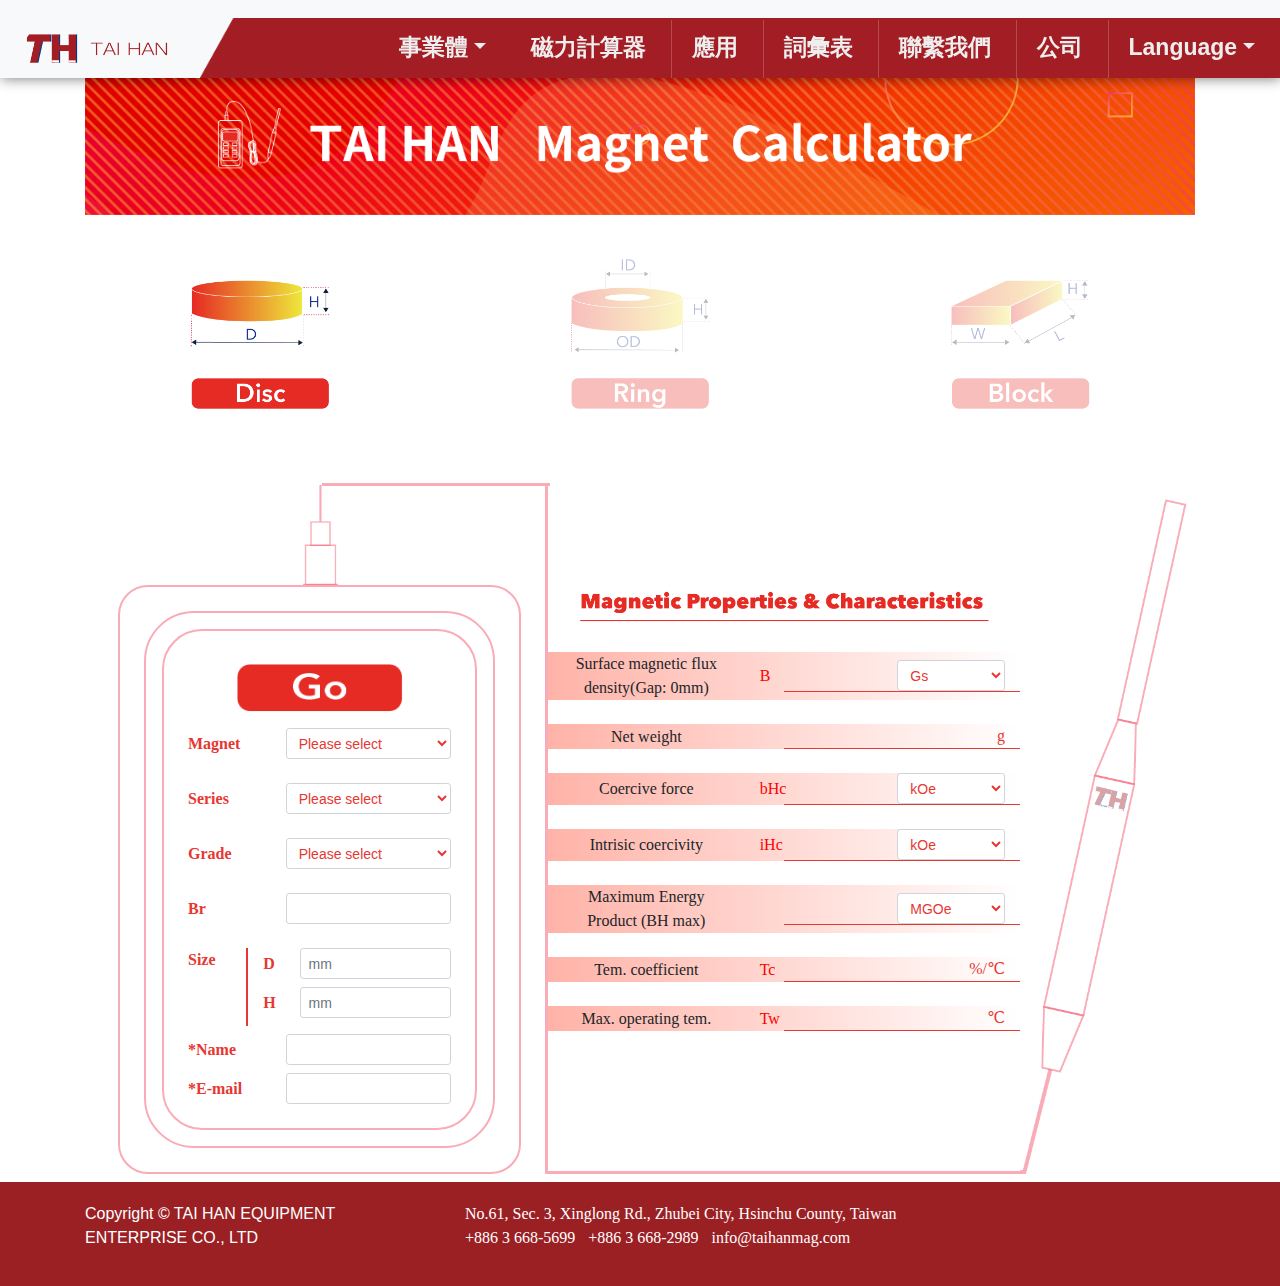
==== index.html @ 71f588d8 "Rename trizilion.html to index.html" ====
<!DOCTYPE html>
<html >
    <head>
        <meta charset="UTF-8">
        <meta http-equiv="X-UA-Compatible" content="IE=edge">
        <meta name="viewport" content="width=device-width, initial-scale=1.0" />
        <link rel="shortcut icon" href="assets/images/logo-122x70.png" type="image/x-icon">
        <meta name="description" content="Thi Han was built by a team with more than 20 years experience and knowledge of managing magnetic materials/products as well as services.">
        <meta name="keywords" content="泰翰,ThiHan,ENTERPRISE,磁性,磁鐵,Magnetic">
        <title> TAI HAN ENTERPRISE CO., LTD</title>

        <link rel="stylesheet" href="style.css">
        <script src="js/application.js" data-turbolinks-track="reload"></script>
        




    </head>
    <body>
         <div id="headderr"></div>
         <script src="js/buttom.js"></script>
         <!DOCTYPE html>
<html lang="zh-Hant-TW">

<head>
    <meta http-equiv="Content-Type" content="text/html; charset=UTF-8">
    <meta name="viewport" content="width=device-width, initial-scale=1, maximum-scale=1, shrink-to-fit=no">
    <title>calculateGs</title>
    <style>
        .shape{
            opacity: 0.3;
        }
        .shape:hover{
            opacity: 1.0;
            cursor:pointer;
            border:2px solid rgb(231,55,50);
        }
        .fontAndBorderColor{
            color:rgb(231,55,50);
        }
        .fontBold{
            font-weight:bold;
        }
        .leftBorder{
            border-left:2px solid rgb(231,55,50);
        }
        .paramText{
            text-align: center;
            background: -webkit-linear-gradient(left, rgba(255,128,109,0.6), white);
            background: -o-linear-gradient(left, rgba(255,128,109,0.6), white);
            background: linear-gradient(to right, rgba(255,128,109,0.6), white);
        }
        /*.unitBackground{
            background-color:white;
            text-align:center;
            padding:0px;
        }*/
        .resultBottom{
            border-bottom:1px solid rgb(231,55,50);
        }
        /*.paramBorderLeft{
            border-left:2px solid rgb(231,55,50);
        }*/
        .resultSpan{
            color:rgb(231,55,50);
        }
        span{
            font-family:"Times New Roman";
        }
        .carousel-control-prev-icon,
        .carousel-control-next-icon{
            height: 100px;
            width: 100px;
            outline: black;
            background-size: 100%, 100%;
            background-image: none;
        }
        .carousel-control-next-icon:after{
            content: '>';
            font-size: 35px;
            font-weight:bold;
            color: rgb(231,55,50);
        }
        .carousel-control-prev-icon:after{
            content: '<';
            font-size: 35px;
            font-weight:bold;
            color: rgb(231,55,50);
        }
        #paramArea{
            border-left:3px solid rgb(249,172,184);
            border-bottom:3px solid rgb(249,172,184);
        }
        #calculateGsImgTop{
            width: auto;
            height: 100px;
            max-width: 100%;
            max-height: 100%;
        }
        #calculateGsImg{
            width: 60%;
            height: auto;
            max-width: 100%;
            max-height: 100%;
        }
        .selectImg{
            width:80%;
            display:block;
            margin:auto;
        }
    </style>
</head>

<body>
    <div class="container center">
        <div class="row align-items-center justify-content-center">
            <div class="col-12">
                <img src="j/images/Tai Han web-56.png" class="img-fluid">
            </div>
        </div>
    </div>
    <div class="container center">
        <br>
        <div id="carouselExampleControls" class="carousel slide" data-ride="carousel" data-interval="false">
            <div class="carousel-inner">
                <div id="disc" class="carousel-item active">
                    <img id="discImg" src="j/images/Tai Han web-57.png" class="d-block w-100 img-z">
                </div>
                <div id="ring" class="carousel-item">
                    <img id="ringImg" src="j/images/Tai Han web-58.png" class="d-block w-100 shape">
                </div>
                <div id="block" class="carousel-item">
                    <img id="blockImg" src="j/images/Tai Han web-59.png" class="d-block w-100 shape">
                </div>
            </div>
            <a class="carousel-control-prev" href="#carouselExampleControls" role="button" data-slide="prev">
                <span class="carousel-control-prev-icon" aria-hidden="true"></span>
                <span class="sr-only">Previous</span>
            </a>
            <a class="carousel-control-next" href="#carouselExampleControls" role="button" data-slide="next">
                <span class="carousel-control-next-icon" aria-hidden="true"></span>
                <span class="sr-only">Next</span>
            </a>
        </div>
        <div id="notMobile" class="row align-items-center justify-content-center">
            <!--<div id="disc" class="col-4">
                    <img id="discImg" src="./j/images/Tai Han web-57.png" class="img-fluid">
                </div>
                <div id="ring" class="col-4">
                    <img id="ringImg" src="./j/images/Tai Han web-58.png" class="img-fluid shape">
                </div>
                <div id="block" class="col-4">
                    <img id="blockImg" src="./j/images/Tai Han web-59.png" class="img-fluid shape">
                </div>-->
        </div>
        <div class="mt-5 mb-2 row justify-content-center">
            <div class="col-12 col-sm-12 col-md-6 col-lg-5 col-xl-5">
                <div class="row align-items-center justify-content-center">
                    <div id="consoleTopLine" class="row" style="position:relative;left:52%;top:-50px;width:48%;border-top:3px solid rgb(249,172,184);"></div>
                    <div id="consoleTop" class="col-6">
                        <img id="calculateGsImgTop" src="j/images/U-2019-04-14(3).png" class="img-fluid">
                    </div>
                    <div id="console" class="ml-5 mr-4 p-4" style="border:2px solid rgb(249,172,184);border-radius:30px;">
                        <div class="p-3" style="border:2px solid rgb(249,172,184);border-radius:50px;">
                            <div class="p-4" style="border:2px solid rgb(249,172,184);border-radius:40px;">
                                <div id="calculateGs" class="mb-2 p-2 row align-items-center justify-content-center" style="cursor:pointer;">
                                    <img id="calculateGsImg" src="j/images/U-2019-04-14(1).png" class="img-fluid" data-toggle="popover" data-placement="left" data-trigger="focus" title="Tip" data-content="Start calculate.">
                                </div>
                                <div class="row align-items-center justify-content-center">
                                    <div class="col-4 align-self-center">
                                        <span class="fontAndBorderColor fontBold">Magnet</span>
                                    </div>
                                    <div class="col-8 align-self-center">
                                        <select class="form-control form-control-sm fontAndBorderColor" id="magnetismGenres">
                                            <option value="N/A">Please select</option>
                                            <option value="NdFeB">NdFeB</option>
                                            <option value="Ferrite">Ferrite</option>
                                            <option value="SmCo">SmCo</option>
                                        </select>
                                    </div>
                                </div>
                                <br>
                                <div class="row align-items-center justify-content-center">
                                    <div class="col-4 align-self-center">
                                        <span class="fontAndBorderColor fontBold">Series</span>
                                    </div>
                                    <div id="seriesDiv" class="col-8 align-self-center">
                                        <select class="form-control form-control-sm fontAndBorderColor" id="series">
                                            <option value="N/A">Please select</option>
                                        </select>
                                    </div>
                                </div>
                                <br>
                                <div class="row align-items-center justify-content-center">
                                    <div class="col-4 align-self-center">
                                        <span class="fontAndBorderColor fontBold">Grade</span>
                                    </div>
                                    <div id="levelDiv" class="col-8 align-self-center">
                                        <select class="form-control form-control-sm fontAndBorderColor" id="level">
                                            <option value="N/A">Please select</option>
                                        </select>
                                    </div>
                                </div>
                                <br>
                                <div class="row align-items-center justify-content-center">
                                    <div class="col-4 align-self-center">
                                        <span class="fontAndBorderColor fontBold">Br</span>
                                    </div>
                                    <div id="sizeBrDiv" class="col-8 align-self-center">
                                        <input id="Br" class="form-control form-control-sm" type="number" min="0" step="1" placeholder="">
                                    </div>
                                </div>
                                <br>
                                <div class="mb-2 row align-items-center justify-content-center">
                                    <div class="col-3 align-self-start">
                                        <span class="fontAndBorderColor fontBold">Size</span>
                                    </div>
                                    <div id="customParam" class="col-9 align-self-center leftBorder">
                                        <div class="mb-2 row align-items-center justify-content-center">
                                            <div class="col-2 align-self-center">
                                                <span class="fontAndBorderColor fontBold">D</span>
                                            </div>
                                            <div id="sizeDDiv" class="col-10 align-self-center">
                                                <input id="discD" class="form-control form-control-sm" type="number" min="0" step="0.001" placeholder="mm">
                                            </div>
                                        </div>
                                        <div class="mb-2 row align-items-center justify-content-center">
                                            <div class="col-2 align-self-center">
                                                <span class="fontAndBorderColor fontBold">H</span>
                                            </div>
                                            <div id="sizeHDiv" class="col-10 align-self-center">
                                                <input id="discH" class="form-control form-control-sm" type="number" min="0" step="0.001" placeholder="mm">
                                            </div>
                                        </div>
                                        <!--<div class="mb-2 row align-items-center justify-content-center">
                            <div class="col-2 align-self-center">
                                <span class="fontAndBorderColor fontBold">x</span>
                            </div>
                            <div id="sizeDDiv" class="col-10 align-self-center">
                                <input class="form-control" type="number" min="0" step="0.001" placeholder="mm">
                            </div>
                            </div>-->
                                    </div>
                                </div>
                                <div class="mb-2 row align-items-center justify-content-center">
                                    <div class="col-4 align-self-center">
                                        <span class="fontAndBorderColor fontBold">*Name</span>
                                    </div>
                                    <div id="nameDiv" class="col-8 align-self-center">
                                        <input id="userName" class="form-control form-control-sm" type="text" placeholder="">
                                    </div>
                                </div>
                                <div class="row align-items-center justify-content-center">
                                    <div class="col-4 align-self-center">
                                        <span class="fontAndBorderColor fontBold">*E-mail</span>
                                    </div>
                                    <div id="emailDiv" class="col-8 align-self-center">
                                        <input id="userEmail" class="form-control form-control-sm" type="email" placeholder="">
                                    </div>
                                </div>
                            </div>
                        </div>
                    </div>
                </div>
            </div>
            <div id="paramArea" class="col-12 col-sm-12 col-md-6 col-lg-5 col-xl-5">
                <div id="paramAreaTop" class="row align-items-center justify-content-center">
                    <div class="col-12 mb-4">
                        <img src="j/images/Tai Han web-65.png" class="img-fluid">
                    </div>
                </div>
                <div class="mb-4 row align-items-center justify-content-center mb-1 paramBorderLeft paramText">
                    <div class="col-12 col-sm-12 col-md-5 col-lg-5 col-xl-5">
                        <span>Surface magnetic flux density(Gap: 0mm)</span>
                    </div>
                    <div class="col-2 col-sm-2 col-md-2 col-lg-1 col-xl-1 unitBackground">
                        <!--<div class="unitBackground">-->
                        <span style="color:red;">B</span>
                        <!--</div>-->
                    </div>
                    <div class="col-10 col-sm-10 col-md-5 col-lg-6 col-xl-6 resultBottom">
                        <div class="row align-items-center justify-content-center">
                            <div id="calculateResultB" class="col-5">
                                <span id="calculateResultBSpan"></span>
                            </div>
                            <div class="col-7">
                                <select class="form-control form-control-sm fontAndBorderColor" id="B_unit">
                                    <option value="Gs">Gs</option>
                                    <option value="T">T</option>
                                </select>
                            </div>
                            <!--<div class="col-4" style="text-align: right;">
                                <span class="resultSpan">mT</span>
                            </div>-->
                        </div>
                    </div>
                </div>
                <div class="mb-4 row align-items-center justify-content-center mb-1 paramBorderLeft paramText">
                    <div class="col-12 col-sm-12 col-md-5 col-lg-5 col-xl-5">
                        <span>Net weight</span>
                    </div>
                    <div class="col-2 col-sm-2 col-md-2 col-lg-1 col-xl-1 unitBackground">
                        <!--<div class="unitBackground">-->
                        <span style="color:red;">　</span>
                        <!--</div>-->
                    </div>
                    <div class="col-10 col-sm-10 col-md-5 col-lg-6 col-xl-6 resultBottom">
                        <div class="row align-items-center justify-content-center">
                            <div id="calculateResultNW" class="col-5">
                                <span></span>
                            </div>
                            <div class="col-7" style="text-align: right;">
                                <span class="resultSpan">g</span>
                            </div>
                        </div>
                    </div>
                </div>
                <div class="mb-4 row align-items-center justify-content-center mb-1 paramBorderLeft paramText" style="display: none;">
                    <div class="col-12 col-sm-12 col-md-5 col-lg-5 col-xl-5">
                        <span>Attractive force</span>
                    </div>
                    <div class="col-2 col-sm-2 col-md-2 col-lg-1 col-xl-1 unitBackground">
                        <!--<div class="unitBackground">-->
                        <span style="color:red;">F</span>
                        <!--</div>-->
                    </div>
                    <div class="col-10 col-sm-10 col-md-5 col-lg-6 col-xl-6 resultBottom">
                        <div class="row align-items-center justify-content-center">
                            <div id="calculateResultMagnetism" class="col-5">
                                <span></span>
                            </div>
                            <div class="col-7" style="text-align: right;">
                                <span class="resultSpan">kgf</span>
                            </div>
                        </div>
                    </div>
                </div>
                <div class="mb-4 row align-items-center justify-content-center mb-1 paramBorderLeft paramText">
                    <div class="col-12 col-sm-12 col-md-5 col-lg-5 col-xl-5">
                        <span>Coercive force</span>
                    </div>
                    <div class="col-2 col-sm-2 col-md-2 col-lg-1 col-xl-1 unitBackground">
                        <!--<div class="unitBackground">-->
                        <span style="font-size:12pt;color:red;">bHc</span>
                        <!--</div>-->
                    </div>
                    <div class="col-10 col-sm-10 col-md-5 col-lg-6 col-xl-6 resultBottom">
                        <div class="row align-items-center justify-content-center">
                            <div id="calculateResult_bHc_kOe" class="col-5">
                                <span></span>
                            </div>
                            <div class="col-7">
                                <select class="form-control form-control-sm fontAndBorderColor" id="bHc_unit">
                                    <option value="kOe">kOe</option>
                                    <option value="kA/m">kA/m</option>
                                </select>
                            </div>
                        </div>
                    </div>
                </div>
                <!--<div class="mb-4 pl-3 row align-items-center justify-content-center mb-1 paramBorderLeft">
                    <div class="mt-2 col-12 col-sm-12 col-md-5 col-lg-7 col-xl-7 paramText">
                        <span></span>
                    </div>
                    <div class="mt-2 col-2 col-sm-2 col-md-2 col-lg-1 col-xl-1">
                        <div class="unitBackground">
                            <span style="font-size:12pt;color:white;">bHc</span>
                        </div>
                    </div>
                    <div class="col-10 col-sm-10 col-md-5 col-lg-4 col-xl-4 resultBottom">
                        <div class="row align-items-center justify-content-center">
                            <div id="calculateResult_bHc_kA_m" class="col-8">
                                <span></span>
                            </div>
                            <div class="col-4">
                                <span class="resultSpan">kA/m</span>
                            </div>
                        </div>
                    </div>
                </div>-->
                <div class="mb-4 row align-items-center justify-content-center mb-1 paramBorderLeft paramText">
                    <div class="col-12 col-sm-12 col-md-5 col-lg-5 col-xl-5">
                        <span>Intrisic coercivity</span>
                    </div>
                    <div class="col-2 col-sm-2 col-md-2 col-lg-1 col-xl-1 unitBackground">
                        <!--<div class="unitBackground">-->
                        <span style="color:red;">iHc</span>
                        <!--</div>-->
                    </div>
                    <div class="col-10 col-sm-10 col-md-5 col-lg-6 col-xl-6 resultBottom">
                        <div class="row align-items-center justify-content-center">
                            <div id="calculateResult_iHc_kOe" class="col-5">
                                <span></span>
                            </div>
                            <div class="col-7">
                                <select class="form-control form-control-sm fontAndBorderColor" id="iHc_unit">
                                    <option value="kOe">kOe</option>
                                    <option value="kA/m">kA/m</option>
                                </select>
                            </div>
                        </div>
                    </div>
                </div>
                <!--<div class="mb-4 pl-3 row align-items-center justify-content-center mb-1 paramBorderLeft">
                    <div class="mt-2 col-12 col-sm-12 col-md-5 col-lg-7 col-xl-7 paramText">
                        <span></span>
                    </div>
                    <div class="mt-2 col-2 col-sm-2 col-md-2 col-lg-1 col-xl-1">
                        <div class="unitBackground">
                            <span style="color:white;">iHc</span>
                        </div>
                    </div>
                    <div class="col-10 col-sm-10 col-md-5 col-lg-4 col-xl-4 resultBottom">
                        <div class="row align-items-center justify-content-center">
                            <div id="calculateResult_iHc_kA_m" class="col-8">
                                <span></span>
                            </div>
                            <div class="col-4">
                                <span class="resultSpan">kA/m</span>
                            </div>
                        </div>
                    </div>
                </div>-->
                <div class="mb-4 row align-items-center justify-content-center mb-1 paramBorderLeft paramText">
                    <div class="col-12 col-sm-12 col-md-5 col-lg-5 col-xl-5">
                        <span>Maximum Energy Product (BH max)</span>
                    </div>
                    <div class="col-2 col-sm-2 col-md-2 col-lg-1 col-xl-1 unitBackground">
                        <!--<div class="unitBackground">-->
                        <span style="color:red;">　</span>
                        <!--</div>-->
                    </div>
                    <div class="col-10 col-sm-10 col-md-5 col-lg-6 col-xl-6 resultBottom">
                        <div class="row align-items-center justify-content-center">
                            <div id="calculateResult_BH_max_MGOe" class="col-5">
                                <span></span>
                            </div>
                            <div class="col-7">
                                <select class="form-control form-control-sm fontAndBorderColor" id="BHmax_unit">
                                    <option value="MGOe">MGOe</option>
                                    <option value="kJ/m3">kJ/m<sup>3</sup></option>
                                </select>
                            </div>
                        </div>
                    </div>
                </div>
                <!--<div class="mb-4 pl-3 row align-items-center justify-content-center mb-1 paramBorderLeft">
                    <div class="mt-2 col-12 col-sm-12 col-md-5 col-lg-7 col-xl-7 paramText">
                        <span></span>
                    </div>
                    <div class="mt-2 col-2 col-sm-2 col-md-2 col-lg-1 col-xl-1">
                        <div class="unitBackground">
                            <span style="color:white;">　</span>
                        </div>
                    </div>
                    <div class="col-10 col-sm-10 col-md-5 col-lg-4 col-xl-4 resultBottom">
                        <div class="row align-items-center justify-content-center">
                            <div id="calculateResult_BH_max_kJ_m3" class="col-8">
                                <span></span>
                            </div>
                            <div class="col-4">
                                <span class="resultSpan">kJ/m<sup>3</sup></span>
                            </div>
                        </div>
                    </div>
                </div>-->
                <div class="mb-4 row align-items-center justify-content-center mb-1 paramBorderLeft paramText">
                    <div class="col-12 col-sm-12 col-md-5 col-lg-5 col-xl-5">
                        <span>Tem. coefficient</span>
                    </div>
                    <div class="col-2 col-sm-2 col-md-2 col-lg-1 col-xl-1 unitBackground">
                        <!--<div class="unitBackground">-->
                        <span style="color:red;">Tc</span>
                        <!--</div>-->
                    </div>
                    <div class="col-10 col-sm-10 col-md-5 col-lg-6 col-xl-6 resultBottom">
                        <div class="row align-items-center justify-content-center">
                            <div id="calculateResultTc" class="col-5">
                                <span></span>
                            </div>
                            <div class="col-7" style="text-align: right;">
                                <span class="resultSpan">%/℃</span>
                            </div>
                        </div>
                    </div>
                </div>
                <div class="mb-4 row align-items-center justify-content-center mb-1 paramBorderLeft paramText">
                    <div class="col-12 col-sm-12 col-md-5 col-lg-5 col-xl-5">
                        <span>Max. operating tem.</span>
                    </div>
                    <div class="col-2 col-sm-2 col-md-2 col-lg-1 col-xl-1 unitBackground">
                        <!--<div class="unitBackground">-->
                        <span style="color:red;">Tw</span>
                        <!--</div>-->
                    </div>
                    <div class="col-10 col-sm-10 col-md-5 col-lg-6 col-xl-6 resultBottom">
                        <div class="row align-items-center justify-content-center">
                            <div id="calculateResultTw" class="col-5">
                                <span></span>
                            </div>
                            <div class="col-7" style="text-align: right;">
                                <span class="resultSpan">℃</span>
                            </div>
                        </div>
                    </div>
                </div>
            </div>
            <div id="penImg" class="col-0 col-sm-0 col-md-0 col-lg-2 col-xl-2 align-self-end" style="padding-left:0px;"></div>
        </div>
        <div id="msgModalDiv"></div>
    </div>
    <script src="js/bootstrap.min.js"></script>
    <script>
    $(document).ready(function() {
        $basicWdth = $(window).width();
        if ($basicWdth >= 576) {
            $("#carouselExampleControls").empty();
            $("#notMobile").empty();
            $("#notMobile").append('<div id="disc" class="col-4"><img id="discImg" src="j/images/Tai Han web-57.png" class="selectImg img-fluid"></div><div id="ring" class="col-4"><img id="ringImg" src="j/images/Tai Han web-58.png" class="selectImg img-fluid shape"></div><div id="block" class="col-4"><img id="blockImg" src="./j/images/Tai Han web-59.png" class="selectImg img-fluid shape"></div>');
            $("#penImg").empty();
            $("#penImg").append('<img src="j/images/U-2019-04-14.png" class="img-fluid" style="max-width: 100%;height: auto;">');
            $("#console").addClass("mr-4 ml-5");
            $("#consoleTop").css("display", "block");
            $("#consoleTopLine").css("display", "block");
            $("#paramAreaTop").css("margin-top","100px");
        } else {
            $("#notMobile").empty();
            $("#carouselExampleControls").empty();
            $("#carouselExampleControls").append('<div class="carousel-inner"><div id="disc" class="carousel-item active"><img id="discImg" src="j/images/Tai Han web-57.png" class="d-block w-100"></div><div id="ring" class="carousel-item"><img id="ringImg" src="j/images/Tai Han web-58.png" class="d-block w-100"></div><div id="block" class="carousel-item"><img id="blockImg" src="j/images/Tai Han web-59.png" class="d-block w-100"></div></div><a class="carousel-control-prev" href="#carouselExampleControls" role="button" data-slide="prev"><span class="carousel-control-prev-icon" aria-hidden="true"></span><span class="sr-only">Previous</span></a><a class="carousel-control-next" href="#carouselExampleControls" role="button" data-slide="next"><span class="carousel-control-next-icon" aria-hidden="true"></span><span class="sr-only">Next</span></a>');
            $("#penImg").empty();
            $("#console").removeClass("mr-4 ml-5");
            $("#consoleTop").css("display", "none");
            $("#consoleTopLine").css("display", "none");
            $("#paramAreaTop").css("margin-top","0px");
        }
        $currentWdth = $(window).width();
        $(window).resize(function() {
            $wdth = $(window).width();
            if ($wdth != $currentWdth) {
                if ($wdth > 991) {
                    $("#penImg").empty();
                    $("#penImg").append('<img src="j/images/U-2019-04-14.png" class="img-fluid" style="max-width: 100%;height: auto;">');
                    $("#console").addClass("mr-4 ml-5");
                    $("#paramAreaTop").css("margin-top","100px");
                } else {
                    $("#penImg").empty();
                    $("#console").removeClass("mr-4 ml-5");
                    $("#paramAreaTop").css("margin-top","0px");
                }
                if ($currentWdth < 576 && $wdth >= 576) {
                    $("#carouselExampleControls").empty();
                    $("#notMobile").empty();
                    $("#notMobile").append('<div id="disc" class="col-4"><img id="discImg" src="j/images/Tai Han web-57.png" class="selectImg img-fluid"></div><div id="ring" class="col-4"><img id="ringImg" src="j/images/Tai Han web-58.png" class="selectImg img-fluid shape"></div><div id="block" class="col-4"><img id="blockImg" src="j/images/Tai Han web-59.png" class="selectImg img-fluid shape"></div>');
                    $("#discImg").removeClass("shape");
                    $("#blockImg").addClass("shape");
                    $("#ringImg").addClass("shape");
                    $("#customParam").empty();
                    $("#customParam").append('<div class="mb-2 row align-items-center justify-content-center"><div class="col-2 align-self-center"><span class="fontAndBorderColor fontBold">D</span></div><div id="sizeDDiv" class="col-10 align-self-center"><input id="discD" class="form-control form-control-sm number" type="number" min="0" step="0.001" placeholder="mm"></div></div><div class="mb-2 row align-items-center justify-content-center"><div class="col-2 align-self-center"><span class="fontAndBorderColor fontBold">H</span></div><div id="sizeHDiv" class="col-10 align-self-center"><input id="discH" class="form-control form-control-sm number" type="number" min="0" step="0.001" placeholder="mm"></div></div>');
                    $("#console").addClass("mr-4 ml-5");
                    $("#consoleTop").css("display", "block");
                    $("#consoleTopLine").css("display", "block");

                    $currentWdth = $wdth;
                } else if ($currentWdth >= 576 && $wdth < 576) {
                    $("#notMobile").empty();
                    $("#carouselExampleControls").empty();
                    $("#carouselExampleControls").append('<div class="carousel-inner"><div id="disc" class="carousel-item active"><img id="discImg" src="./j/images/Tai Han web-57.png" class="d-block w-100"></div><div id="ring" class="carousel-item"><img id="ringImg" src="j/images/Tai Han web-58.png" class="d-block w-100"></div><div id="block" class="carousel-item"><img id="blockImg" src="j/images/Tai Han web-59.png" class="d-block w-100"></div></div><a class="carousel-control-prev" href="#carouselExampleControls" role="button" data-slide="prev"><span class="carousel-control-prev-icon" aria-hidden="true"></span><span class="sr-only">Previous</span></a><a class="carousel-control-next" href="#carouselExampleControls" role="button" data-slide="next"><span class="carousel-control-next-icon" aria-hidden="true"></span><span class="sr-only">Next</span></a>');
                    $("#discImg").removeClass("shape");
                    $("#blockImg").addClass("shape");
                    $("#ringImg").addClass("shape");
                    $("#customParam").empty();
                    $("#customParam").append('<div class="mb-2 row align-items-center justify-content-center"><div class="col-2 align-self-center"><span class="fontAndBorderColor fontBold">D</span></div><div id="sizeDDiv" class="col-10 align-self-center"><input id="discD" class="form-control form-control-sm number" type="number" min="0" step="0.001" placeholder="mm"></div></div><div class="mb-2 row align-items-center justify-content-center"><div class="col-2 align-self-center"><span class="fontAndBorderColor fontBold">H</span></div><div id="sizeHDiv" class="col-10 align-self-center"><input id="discH" class="form-control form-control-sm number" type="number" min="0" step="0.001" placeholder="mm"></div></div>');
                    $("#console").removeClass("mr-4 ml-5");
                    $("#consoleTop").css("display", "none");
                    $("#consoleTopLine").css("display", "none");
                    $currentWdth = $wdth;
                }
            }

            $("#disc").click(function() {
                $("#customParam").empty();
                $("#customParam").append('<div class="mb-2 row align-items-center justify-content-center"><div class="col-2 align-self-center"><span class="fontAndBorderColor fontBold">D</span></div><div id="sizeDDiv" class="col-10 align-self-center"><input id="discD" class="form-control form-control-sm number" type="number" min="0" step="0.001" placeholder="mm"></div></div><div class="mb-2 row align-items-center justify-content-center"><div class="col-2 align-self-center"><span class="fontAndBorderColor fontBold">H</span></div><div id="sizeHDiv" class="col-10 align-self-center"><input id="discH" class="form-control form-control-sm number" type="number" min="0" step="0.001" placeholder="mm"></div></div>');
                $("#discImg").removeClass("shape");
                $("#ringImg").addClass("shape");
                $("#blockImg").addClass("shape");
            });

            $("#ring").click(function() {
                $("#customParam").empty();
                $("#customParam").append('<div class="mb-2 row align-items-center justify-content-center"><div class="col-2 align-self-center"><span class="fontAndBorderColor fontBold">OD</span></div><div id="sizeODDiv" class="col-10 align-self-center"><input id="ringOD" class="form-control form-control-sm number" type="number" min="0" step="0.001" placeholder="mm"></div></div><div class="mb-2 row align-items-center justify-content-center"><div class="col-2 align-self-center"><span class="fontAndBorderColor fontBold">ID</span></div><div id="sizeIDDiv" class="col-10 align-self-center"><input id="ringID" class="form-control form-control-sm number" type="number" min="0" step="0.001" placeholder="mm"></div></div><div class="mb-2 row align-items-center justify-content-center"><div class="col-2 align-self-center"><span class="fontAndBorderColor fontBold">H</span></div><div id="sizeHDiv" class="col-10 align-self-center"><input id="ringH" class="form-control form-control-sm number" type="number" min="0" step="0.001" placeholder="mm"></div></div>');
                $("#ringImg").removeClass("shape");
                $("#discImg").addClass("shape");
                $("#blockImg").addClass("shape");
            });

            $("#block").click(function() {
                $("#customParam").empty();
                $("#customParam").append('<div class="mb-2 row align-items-center justify-content-center"><div class="col-2 align-self-center"><span class="fontAndBorderColor fontBold">L</span></div><div id="sizeLDiv" class="col-10 align-self-center"><input id="blockL" class="form-control form-control-sm number" type="number" min="0" step="0.001" placeholder="mm"></div></div><div class="mb-2 row align-items-center justify-content-center"><div class="col-2 align-self-center"><span class="fontAndBorderColor fontBold">W</span></div><div id="sizeWDiv" class="col-10 align-self-center"><input id="blockW" class="form-control form-control-sm number" type="number" min="0" step="0.001" placeholder="mm"></div></div><div class="mb-2 row align-items-center justify-content-center"><div class="col-2 align-self-center"><span class="fontAndBorderColor fontBold">H</span></div><div id="sizeHDiv" class="col-10 align-self-center"><input id="blockH" class="form-control form-control-sm number" type="number" min="0" step="0.001" placeholder="mm"></div></div>');
                $("#blockImg").removeClass("shape");
                $("#discImg").addClass("shape");
                $("#ringImg").addClass("shape");
            });

            $(".carousel-control-next, .carousel-control-prev").on("click", function() {
                setTimeout(function() {
                    if ($("#ring").hasClass("active")) {
                        $("#ringImg").removeClass("shape");
                        $("#discImg").addClass("shape");
                        $("#blockImg").addClass("shape");
                        $("#customParam").empty();
                        $("#customParam").append('<div class="mb-2 row align-items-center justify-content-center"><div class="col-2 align-self-center"><span class="fontAndBorderColor fontBold">OD</span></div><div id="sizeODDiv" class="col-10 align-self-center"><input id="ringOD" class="form-control form-control-sm number" type="number" min="0" step="0.001" placeholder="mm"></div></div><div class="mb-2 row align-items-center justify-content-center"><div class="col-2 align-self-center"><span class="fontAndBorderColor fontBold">ID</span></div><div id="sizeIDDiv" class="col-10 align-self-center"><input id="ringID" class="form-control form-control-sm number" type="number" min="0" step="0.001" placeholder="mm"></div></div><div class="mb-2 row align-items-center justify-content-center"><div class="col-2 align-self-center"><span class="fontAndBorderColor fontBold">H</span></div><div id="sizeHDiv" class="col-10 align-self-center"><input id="ringH" class="form-control form-control-sm number" type="number" min="0" step="0.001" placeholder="mm"></div></div>');
                    } else if ($("#block").hasClass("active")) {
                        $("#blockImg").removeClass("shape");
                        $("#discImg").addClass("shape");
                        $("#ringImg").addClass("shape");
                        $("#customParam").empty();
                        $("#customParam").append('<div class="mb-2 row align-items-center justify-content-center"><div class="col-2 align-self-center"><span class="fontAndBorderColor fontBold">L</span></div><div id="sizeLDiv" class="col-10 align-self-center"><input id="blockL" class="form-control form-control-sm number" type="number" min="0" step="0.001" placeholder="mm"></div></div><div class="mb-2 row align-items-center justify-content-center"><div class="col-2 align-self-center"><span class="fontAndBorderColor fontBold">W</span></div><div id="sizeWDiv" class="col-10 align-self-center"><input id="blockW" class="form-control form-control-sm number" type="number" min="0" step="0.001" placeholder="mm"></div></div><div class="mb-2 row align-items-center justify-content-center"><div class="col-2 align-self-center"><span class="fontAndBorderColor fontBold">H</span></div><div id="sizeHDiv" class="col-10 align-self-center"><input id="blockH" class="form-control form-control-sm number" type="number" min="0" step="0.001" placeholder="mm"></div></div>');
                    } else {
                        $("#discImg").removeClass("shape");
                        $("#blockImg").addClass("shape");
                        $("#ringImg").addClass("shape");
                        $("#customParam").empty();
                        $("#customParam").append('<div class="mb-2 row align-items-center justify-content-center"><div class="col-2 align-self-center"><span class="fontAndBorderColor fontBold">D</span></div><div id="sizeDDiv" class="col-10 align-self-center"><input id="discD" class="form-control form-control-sm number" type="number" min="0" step="0.001" placeholder="mm"></div></div><div class="mb-2 row align-items-center justify-content-center"><div class="col-2 align-self-center"><span class="fontAndBorderColor fontBold">H</span></div><div id="sizeHDiv" class="col-10 align-self-center"><input id="discH" class="form-control form-control-sm number" type="number" min="0" step="0.001" placeholder="mm"></div></div>');
                    };
                }, 1000);
            });

        });
        $(".carousel-control-next, .carousel-control-prev").on("click", function() {
            setTimeout(function() {
                if ($("#ring").hasClass("active")) {
                    $("#ringImg").removeClass("shape");
                    $("#discImg").addClass("shape");
                    $("#blockImg").addClass("shape");
                    $("#customParam").empty();
                    $("#customParam").append('<div class="mb-2 row align-items-center justify-content-center"><div class="col-2 align-self-center"><span class="fontAndBorderColor fontBold">OD</span></div><div id="sizeODDiv" class="col-10 align-self-center"><input id="ringOD" class="form-control form-control-sm number" type="number" min="0" step="0.001" placeholder="mm"></div></div><div class="mb-2 row align-items-center justify-content-center"><div class="col-2 align-self-center"><span class="fontAndBorderColor fontBold">ID</span></div><div id="sizeIDDiv" class="col-10 align-self-center"><input id="ringID" class="form-control form-control-sm number" type="number" min="0" step="0.001" placeholder="mm"></div></div><div class="mb-2 row align-items-center justify-content-center"><div class="col-2 align-self-center"><span class="fontAndBorderColor fontBold">H</span></div><div id="sizeHDiv" class="col-10 align-self-center"><input id="ringH" class="form-control form-control-sm number" type="number" min="0" step="0.001" placeholder="mm"></div></div>');
                } else if ($("#block").hasClass("active")) {
                    $("#blockImg").removeClass("shape");
                    $("#discImg").addClass("shape");
                    $("#ringImg").addClass("shape");
                    $("#customParam").empty();
                    $("#customParam").append('<div class="mb-2 row align-items-center justify-content-center"><div class="col-2 align-self-center"><span class="fontAndBorderColor fontBold">L</span></div><div id="sizeLDiv" class="col-10 align-self-center"><input id="blockL" class="form-control form-control-sm number" type="number" min="0" step="0.001" placeholder="mm"></div></div><div class="mb-2 row align-items-center justify-content-center"><div class="col-2 align-self-center"><span class="fontAndBorderColor fontBold">W</span></div><div id="sizeWDiv" class="col-10 align-self-center"><input id="blockW" class="form-control form-control-sm number" type="number" min="0" step="0.001" placeholder="mm"></div></div><div class="mb-2 row align-items-center justify-content-center"><div class="col-2 align-self-center"><span class="fontAndBorderColor fontBold">H</span></div><div id="sizeHDiv" class="col-10 align-self-center"><input id="blockH" class="form-control form-control-sm number" type="number" min="0" step="0.001" placeholder="mm"></div></div>');
                } else {
                    $("#discImg").removeClass("shape");
                    $("#blockImg").addClass("shape");
                    $("#ringImg").addClass("shape");
                    $("#customParam").empty();
                    $("#customParam").append('<div class="mb-2 row align-items-center justify-content-center"><div class="col-2 align-self-center"><span class="fontAndBorderColor fontBold">D</span></div><div id="sizeDDiv" class="col-10 align-self-center"><input id="discD" class="form-control form-control-sm number" type="number" min="0" step="0.001" placeholder="mm"></div></div><div class="mb-2 row align-items-center justify-content-center"><div class="col-2 align-self-center"><span class="fontAndBorderColor fontBold">H</span></div><div id="sizeHDiv" class="col-10 align-self-center"><input id="discH" class="form-control form-control-sm number" type="number" min="0" step="0.001" placeholder="mm"></div></div>');
                };
            }, 1000);
        });
        $fade = function($div) {
            $div.fadeOut();
            $div.fadeIn();
            $div.css("display", "block");
        };
        $createOptions = function($select, $array) {
            for (i = 0; i <= $array.length; i++) {
                if (i == 0) {
                    $select.append($('<option value="N/A">Please select</option>'));
                } else {
                    $select.append($('<option value="' + $array[i - 1] + '">' + $array[i - 1] + '</option>'));
                }
            };
        };

        $createInput = function($select, $number) {
            $select.val($number);
        };

        $checkNumber = function($input) {
            var $RegExp = /^([0-9][1-9]*)(.[0-9]{1,3})?$/;
            if (!$RegExp.test($input.val())) {
                $input.val("");
            }
        };
        $checkEmail = function($input) {
            var $RegExp = /^([a-zA-Z0-9_\.\-\+])+\@(([a-zA-Z0-9\-])+\.)+([a-zA-Z0-9]{2,4})+$/;
            if ($RegExp.test($input.val())) {
                return true;
            } else {
                return false;
            }
        };
        $appendMsgModal = function($input) {
            $("#msgModalDiv").empty();
            $("#msgModalDiv").append('<div class="modal fade" id="msgModal" tabindex="-1" role="dialog" aria-labelledby="msgModalLabel" aria-hidden="true"><div class="modal-dialog" role="document"><div class="modal-content"><div class="modal-header"><h5 class="modal-title" id="msgModalLabel">Oops</h5><button type="button" class="close" data-dismiss="modal" aria-label="Close"><span aria-hidden="true">&times;</span></button></div><div class="modal-body">' + $input + '</div><div class="modal-footer"><button type="button" class="btn btn-secondary" data-dismiss="modal">Close</button></div></div></div></div>');
            $("#msgModal").modal("show");
        };
        $appendParamResult = function($input, $param) {
            $input.empty();
            $input.append('<span>' + $param + '</span>');
            $fade($input);
        };
        $scrollToResult = function() {
            var $body = (window.opera) ? (document.compatMode == "CSS1Compat" ? $('html') : $('body')) : $('html,body');
            $body.animate({ scrollTop: $('#paramArea').offset().top }, 800);
        };
        $("#magnetismGenres").change(function() {
            switch ($(this).val()) {
                default:
                case "N/A":
                    $("#seriesDiv").css("display", "none");
                    $("#series").empty();
                    break;
                case "NdFeB":
                    $("#series").empty();
                    var $array = ["N series"];
                    $createOptions($("#series"), $array);
                    $fade($("#seriesDiv"));
                    break;
                case "Ferrite":
                    $("#series").empty();
                    var $array = ["Y series"];
                    $createOptions($("#series"), $array);
                    $fade($("#seriesDiv"));
                    break;
                case "SmCo":
                    $("#series").empty();
                    var $array = ["Sm series"];
                    $createOptions($("#series"), $array);
                    $fade($("#seriesDiv"));
                    break;
            }
            $("#level").empty();
            $("#level").append('<option value="N/A">Please select</option>');
            $fade($("#levelDiv"));
        });

        $("#series").change(function() {
            switch ($(this).val()) {
                default:
                case "N/A":
                    $("#levelDiv").css("display", "none");
                    $("#level").empty();
                    break;
                case "N series":
                    $("#level").empty();
                    var $array = ["N35", "N38", "N40", "N42", "N45", "N48", "N50", "N52", "N54"];
                    $createOptions($("#level"), $array);
                    $fade($("#levelDiv"));
                    break;
                case "Y series":
                    $("#level").empty();
                    var $array = ["Y10T", "Y25", "Y30", "Y32", "Y33", "Y35", "Y36", "Y38", "Y40"];
                    $createOptions($("#level"), $array);
                    $fade($("#levelDiv"));
                    break;
                case "Sm series":
                    $("#level").empty();
                    var $array = ["Sm18", "Sm20", "Sm22", "Sm24", "Sm26", "Sm28", "Sm30", "Sm32"];
                    $createOptions($("#level"), $array);
                    $fade($("#levelDiv"));
                    break;
            }
        });

        $("#level").change(function() {
            switch ($(this).val()) {
                default:
                case "N/A":
                    $("#sizeBrDiv").css("display", "none");
                    $("#Br").empty();
                    break;
                case "N35":
                    $("#Br").empty();
                    var $number = 11900;
                    $createInput($("#Br"), $number);
                    $fade($("#sizeBrDiv"));
                    break;
                case "N38":
                    $("#Br").empty();
                    var $number = 12300;
                    $createInput($("#Br"), $number);
                    $fade($("#sizeBrDiv"));
                    break;
                case "N40":
                    $("#Br").empty();
                    var $number = 12600;
                    $createInput($("#Br"), $number);
                    $fade($("#sizeBrDiv"));
                    break;
                case "N42":
                    $("#Br").empty();
                    var $number = 13000;
                    $createInput($("#Br"), $number);
                    $fade($("#sizeBrDiv"));
                    break;
                case "N45":
                    $("#Br").empty();
                    var $number = 13400;
                    $createInput($("#Br"), $number);
                    $fade($("#sizeBrDiv"));
                    break;
                case "N48":
                    $("#Br").empty();
                    var $number = 13900;
                    $createInput($("#Br"), $number);
                    $fade($("#sizeBrDiv"));
                    break;
                case "N50":
                    $("#Br").empty();
                    var $number = 14200;
                    $createInput($("#Br"), $number);
                    $fade($("#sizeBrDiv"));
                    break;
                case "N52":
                    $("#Br").empty();
                    var $number = 14550;
                    $createInput($("#Br"), $number);
                    $fade($("#sizeBrDiv"));
                    break;
                case "N54":
                    $("#Br").empty();
                    var $number = 14800;
                    $createInput($("#Br"), $number);
                    $fade($("#sizeBrDiv"));
                    break;
                /*Sm series*/
                case "Sm18":
                    $("#Br").empty();
                    var $number = 8500;
                    $createInput($("#Br"), $number);
                    $fade($("#sizeBrDiv"));
                    break;
                case "Sm20":
                    $("#Br").empty();
                    var $number = 9200;
                    $createInput($("#Br"), $number);
                    $fade($("#sizeBrDiv"));
                    break;
                case "Sm22":
                    $("#Br").empty();
                    var $number = 9400;
                    $createInput($("#Br"), $number);
                    $fade($("#sizeBrDiv"));
                    break;
                case "Sm24":
                    $("#Br").empty();
                    var $number = 9700;
                    $createInput($("#Br"), $number);
                    $fade($("#sizeBrDiv"));
                    break;
                case "Sm26":
                    $("#Br").empty();
                    var $number = 10300;
                    $createInput($("#Br"), $number);
                    $fade($("#sizeBrDiv"));
                    break;
                case "Sm28":
                    $("#Br").empty();
                    var $number = 10500;
                    $createInput($("#Br"), $number);
                    $fade($("#sizeBrDiv"));
                    break;
                 case "Sm30":
                    $("#Br").empty();
                    var $number = 10900;
                    $createInput($("#Br"), $number);
                    $fade($("#sizeBrDiv"));
                    break;
                 case "Sm32":
                    $("#Br").empty();
                    var $number = 11200;
                    $createInput($("#Br"), $number);
                    $fade($("#sizeBrDiv"));
                    break;
                /* Y series*/
                case "Y10T":
                    $("#Br").empty();
                    var $number = 2000;
                    $createInput($("#Br"), $number);
                    $fade($("#sizeBrDiv"));
                    break;
                case "Y25":
                    $("#Br").empty();
                    var $number = 3700;
                    $createInput($("#Br"), $number);
                    $fade($("#sizeBrDiv"));
                    break;
                case "Y30":
                    $("#Br").empty();
                    var $number = 3800;
                    $createInput($("#Br"), $number);
                    $fade($("#sizeBrDiv"));
                    break;
                case "Y32":
                    $("#Br").empty();
                    var $number = 4000;
                    $createInput($("#Br"), $number);
                    $fade($("#sizeBrDiv"));
                    break;
                case "Y33":
                    $("#Br").empty();
                    var $number = 4100;
                    $createInput($("#Br"), $number);
                    $fade($("#sizeBrDiv"));
                    break;
                case "Y35":
                    $("#Br").empty();
                    var $number = 4300;
                    $createInput($("#Br"), $number);
                    $fade($("#sizeBrDiv"));
                    break;
                case "Y36":
                    $("#Br").empty();
                    var $number = 4400;
                    $createInput($("#Br"), $number);
                    $fade($("#sizeBrDiv"));
                    break;
                case "Y38":
                    $("#Br").empty();
                    var $number = 4450;
                    $createInput($("#Br"), $number);
                    $fade($("#sizeBrDiv"));
                    break;
                case "Y40":
                    $("#Br").empty();
                    var $number = 4550;
                    $createInput($("#Br"), $number);
                    $fade($("#sizeBrDiv"));
                    break;
            }
        });

        $("#B_unit").change(function() {
            if ($("#calculateResultBSpan").text() != "") {
                switch ($(this).val()) {
                    default:
                    case "Gs":
                        $("#calculateResultBSpan").text($("#calculateResultBSpan").text() / 0.0001);
                        break;
                    case "T":
                        $("#calculateResultBSpan").text($("#calculateResultBSpan").text() * 0.0001);
                        break;
                }
            }
        });

        $("#bHc_unit").change(function() {
            if ($("#calculateResult_bHc_kOe").text() != "") {
                switch ($(this).val()) {
                    default:
                    case "kOe":
                        $("#calculateResult_bHc_kOe").text(bHc_kOe);
                        break;
                    case "kA/m":
                        $("#calculateResult_bHc_kOe").text(bHc_kA_m);
                        break;
                }
            }
        });

        $("#iHc_unit").change(function() {
            if ($("#calculateResult_iHc_kOe").text() != "") {
                switch ($(this).val()) {
                    default:
                    case "kOe":
                        $("#calculateResult_iHc_kOe").text(iHc_kOe);
                        break;
                    case "kA/m":
                        $("#calculateResult_iHc_kOe").text(iHc_kA_m);
                        break;
                }
            }
        });

        $("#BHmax_unit").change(function() {
            if ($("#calculateResult_BH_max_MGOe").text() != "") {
                switch ($(this).val()) {
                    default:
                    case "MGOe":
                        $("#calculateResult_BH_max_MGOe").text(BH_max_MGOe);
                        break;
                    case "kJ/m3":
                        $("#calculateResult_BH_max_MGOe").text(BH_max_kJ_m3);
                        break;
                }
            }
        });

        $(".number").keyup(function() {
            $checkNumber($(this));
        });

        $("#disc").click(function() {
            $("#customParam").empty();
            $("#customParam").append('<div class="mb-2 row align-items-center justify-content-center"><div class="col-2 align-self-center"><span class="fontAndBorderColor fontBold">D</span></div><div id="sizeDDiv" class="col-10 align-self-center"><input id="discD" class="form-control form-control-sm number" type="number" min="0" step="0.001" placeholder="mm"></div></div><div class="mb-2 row align-items-center justify-content-center"><div class="col-2 align-self-center"><span class="fontAndBorderColor fontBold">H</span></div><div id="sizeHDiv" class="col-10 align-self-center"><input id="discH" class="form-control form-control-sm number" type="number" min="0" step="0.001" placeholder="mm"></div></div>');
            $fade($("#customParam"));
            $("#discImg").removeClass("shape");
            $("#ringImg").addClass("shape");
            $("#blockImg").addClass("shape");
        });

        $("#ring").click(function() {
            $("#customParam").empty();
            $("#customParam").append('<div class="mb-2 row align-items-center justify-content-center"><div class="col-2 align-self-center"><span class="fontAndBorderColor fontBold">OD</span></div><div id="sizeODDiv" class="col-10 align-self-center"><input id="ringOD" class="form-control form-control-sm number" type="number" min="0" step="0.001" placeholder="mm"></div></div><div class="mb-2 row align-items-center justify-content-center"><div class="col-2 align-self-center"><span class="fontAndBorderColor fontBold">ID</span></div><div id="sizeIDDiv" class="col-10 align-self-center"><input id="ringID" class="form-control form-control-sm number" type="number" min="0" step="0.001" placeholder="mm"></div></div><div class="mb-2 row align-items-center justify-content-center"><div class="col-2 align-self-center"><span class="fontAndBorderColor fontBold">H</span></div><div id="sizeHDiv" class="col-10 align-self-center"><input id="ringH" class="form-control form-control-sm number" type="number" min="0" step="0.001" placeholder="mm"></div></div>');
            $fade($("#customParam"));
            $("#ringImg").removeClass("shape");
            $("#discImg").addClass("shape");
            $("#blockImg").addClass("shape");
        });

        $("#block").click(function() {
            $("#customParam").empty();
            $("#customParam").append('<div class="mb-2 row align-items-center justify-content-center"><div class="col-2 align-self-center"><span class="fontAndBorderColor fontBold">L</span></div><div id="sizeLDiv" class="col-10 align-self-center"><input id="blockL" class="form-control form-control-sm number" type="number" min="0" step="0.001" placeholder="mm"></div></div><div class="mb-2 row align-items-center justify-content-center"><div class="col-2 align-self-center"><span class="fontAndBorderColor fontBold">W</span></div><div id="sizeWDiv" class="col-10 align-self-center"><input id="blockW" class="form-control form-control-sm number" type="number" min="0" step="0.001" placeholder="mm"></div></div><div class="mb-2 row align-items-center justify-content-center"><div class="col-2 align-self-center"><span class="fontAndBorderColor fontBold">H</span></div><div id="sizeHDiv" class="col-10 align-self-center"><input id="blockH" class="form-control form-control-sm number" type="number" min="0" step="0.001" placeholder="mm"></div></div>');
            $fade($("#customParam"));
            $("#blockImg").removeClass("shape");
            $("#discImg").addClass("shape");
            $("#ringImg").addClass("shape");
        });
        $("#userEmail").focus(function() {
            $("#calculateGsImg").popover("show");
        });
        var bHc_kOe = "";
        var bHc_kA_m = "";
        var iHc_kOe = "";
        var iHc_kA_m = "";
        var BH_max_MGOe = "";
        var BH_max_kJ_m3 = "";
        $("#calculateGs").click(function() {
            $("#calculateGsImg").popover("hide");
            if ($("#discImg").hasClass("shape") != true) {
                if ($("#level").val() != "N/A") {
                    if ($("#discD").val() != "") {
                        if ($("#discH").val() != "") {
                            if ($("#userName").val() != "") {
                                if ($checkEmail($("#userEmail"))) {
                                    if ($("#Br").val() == "") {
                                        $("#Br").val("0");
                                    }
                                    $.ajax({
                                        url: 'http://house.annaler.com/j/calculateGs.php',
                                        dataType: 'json',
                                        type: 'POST',
                                        data: { shape: "disc", magnetismGenres: $("#magnetismGenres").val(), series: $("#series").val(), level: $("#level").val(), discH: $("#discH").val(), discD: $("#discD").val(), Br: $("#Br").val(), userName: $("#userName").val(), userEmail: $("#userEmail").val() },
                                        error: function() {
                                            alert('AJAX request error.');
                                        },
                                        success: function(data) {
                                            $appendParamResult($("#calculateResultBSpan"), data.B);
                                            $appendParamResult($("#calculateResultNW"), data.NW);
                                            $appendParamResult($("#calculateResultMagnetism"), data.magnetism);
                                            $appendParamResult($("#calculateResult_bHc_kOe"), data.bHc_kOe);
                                            //$appendParamResult($("#calculateResult_bHc_kA_m"), data.bHc_kA_m);
                                            $appendParamResult($("#calculateResult_iHc_kOe"), data.iHc_kOe);
                                            //$appendParamResult($("#calculateResult_iHc_kA_m"), data.iHc_kA_m);
                                            $appendParamResult($("#calculateResult_BH_max_MGOe"), data.BH_max_MGOe);
                                            //$appendParamResult($("#calculateResult_BH_max_kJ_m3"), data.BH_max_kJ_m3);
                                            $appendParamResult($("#calculateResultTc"), data.Tc);
                                            $appendParamResult($("#calculateResultTw"), data.Tw);
                                            bHc_kOe = data.bHc_kOe;
                                            bHc_kA_m = data.bHc_kA_m;
                                            iHc_kOe = data.iHc_kOe;
                                            iHc_kA_m = data.iHc_kA_m;
                                            BH_max_MGOe = data.BH_max_MGOe;
                                            BH_max_kJ_m3 = data.BH_max_kJ_m3;
                                            $("#B_unit").val("Gs");
                                            $("#bHc_unit").val("kOe");
                                            $("#iHc_unit").val("kOe");
                                            $("#BHmax_unit").val("MGOe");
                                            $scrollToResult();
                                        },
                                    });
                                } else {
                                    $appendMsgModal("Please enter correct E-mail.");
                                }
                            } else {
                                $appendMsgModal("Please enter Name.");
                            }
                        } else {
                            $appendMsgModal("Please enter Size H.");
                        }
                    } else {
                        $appendMsgModal("Please enter Size D.");
                    }
                } else {
                    $appendMsgModal("Please select Magnet, Series, and Grade.");
                }
            } else if ($("#ringImg").hasClass("shape") != true) {
                if ($("#level").val() != "N/A") {
                    if ($("#ringOD").val() != "") {
                        if ($("#ringID").val() != "") {
                            if ($("#ringH").val() != "") {
                                if (parseFloat($("#ringID").val()) < parseFloat($("#ringOD").val())) {
                                    if ($("#userName").val() != "") {
                                        if ($checkEmail($("#userEmail"))) {
                                            if ($("#Br").val() == "") {
                                                $("#Br").val("0");
                                            }
                                            $.ajax({
                                                url: 'http://house.annaler.com/j/calculateGs.php',
                                                dataType: 'json',
                                                type: 'POST',
                                                data: { shape: "ring", magnetismGenres: $("#magnetismGenres").val(), series: $("#series").val(), level: $("#level").val(), ringH: $("#ringH").val(), ringOD: $("#ringOD").val(), ringID: $("#ringID").val(), Br: $("#Br").val(), userName: $("#userName").val(), userEmail: $("#userEmail").val() },
                                                error: function() {
                                                    alert('AJAX request error.');
                                                },
                                                success: function(data) {
                                                    $appendParamResult($("#calculateResultBSpan"), data.B);
                                                    $appendParamResult($("#calculateResultNW"), data.NW);
                                                    $appendParamResult($("#calculateResultMagnetism"), data.magnetism);
                                                    $appendParamResult($("#calculateResult_bHc_kOe"), data.bHc_kOe);
                                                    //$appendParamResult($("#calculateResult_bHc_kA_m"), data.bHc_kA_m);
                                                    $appendParamResult($("#calculateResult_iHc_kOe"), data.iHc_kOe);
                                                    //$appendParamResult($("#calculateResult_iHc_kA_m"), data.iHc_kA_m);
                                                    $appendParamResult($("#calculateResult_BH_max_MGOe"), data.BH_max_MGOe);
                                                    //$appendParamResult($("#calculateResult_BH_max_kJ_m3"), data.BH_max_kJ_m3);
                                                    $appendParamResult($("#calculateResultTc"), data.Tc);
                                                    $appendParamResult($("#calculateResultTw"), data.Tw);
                                                    bHc_kOe = data.bHc_kOe;
                                                    bHc_kA_m = data.bHc_kA_m;
                                                    iHc_kOe = data.iHc_kOe;
                                                    iHc_kA_m = data.iHc_kA_m;
                                                    BH_max_MGOe = data.BH_max_MGOe;
                                                    BH_max_kJ_m3 = data.BH_max_kJ_m3;
                                                    $("#B_unit").val("Gs");
                                                    $("#bHc_unit").val("kOe");
                                                    $("#iHc_unit").val("kOe");
                                                    $("#BHmax_unit").val("MGOe");
                                                    $scrollToResult();
                                                },
                                            });
                                        } else {
                                            $appendMsgModal("Please enter correct E-mail.");
                                        }
                                    } else {
                                        $appendMsgModal("Please enter Name.");
                                    }
                                } else {
                                    $appendMsgModal("Size ID can't greater than or equal to size OD.");
                                }
                            } else {
                                $appendMsgModal("Please enter Size H.");
                            }
                        } else {
                            $appendMsgModal("Please enter Size ID.");
                        }
                    } else {
                        $appendMsgModal("Please enter Size OD.");
                    }
                } else {
                    $appendMsgModal("Please select Magnet, Series, and Grade.");
                }
            } else {
                if ($("#level").val() != "N/A") {
                    if ($("#blockL").val() != "") {
                        if ($("#blockW").val() != "") {
                            if ($("#blockH").val() != "") {
                                if ($("#userName").val() != "") {
                                    if ($checkEmail($("#userEmail"))) {
                                        if ($("#Br").val() == "") {
                                            $("#Br").val("0");
                                        }
                                        $.ajax({
                                            url: 'http://house.annaler.com/j/calculateGs.php',
                                            dataType: 'json',
                                            type: 'POST',
                                            data: { shape: "block", magnetismGenres: $("#magnetismGenres").val(), series: $("#series").val(), level: $("#level").val(), blockH: $("#blockH").val(), blockL: $("#blockL").val(), blockW: $("#blockW").val(), Br: $("#Br").val(), userName: $("#userName").val(), userEmail: $("#userEmail").val() },
                                            error: function() {
                                                alert('AJAX request error.');
                                            },
                                            success: function(data) {
                                                $appendParamResult($("#calculateResultBSpan"), data.B);
                                                $appendParamResult($("#calculateResultNW"), data.NW);
                                                $appendParamResult($("#calculateResultMagnetism"), data.magnetism);
                                                $appendParamResult($("#calculateResult_bHc_kOe"), data.bHc_kOe);
                                                //$appendParamResult($("#calculateResult_bHc_kA_m"), data.bHc_kA_m);
                                                $appendParamResult($("#calculateResult_iHc_kOe"), data.iHc_kOe);
                                                //$appendParamResult($("#calculateResult_iHc_kA_m"), data.iHc_kA_m);
                                                $appendParamResult($("#calculateResult_BH_max_MGOe"), data.BH_max_MGOe);
                                                //$appendParamResult($("#calculateResult_BH_max_kJ_m3"), data.BH_max_kJ_m3);
                                                $appendParamResult($("#calculateResultTc"), data.Tc);
                                                $appendParamResult($("#calculateResultTw"), data.Tw);
                                                bHc_kOe = data.bHc_kOe;
                                                bHc_kA_m = data.bHc_kA_m;
                                                iHc_kOe = data.iHc_kOe;
                                                iHc_kA_m = data.iHc_kA_m;
                                                BH_max_MGOe = data.BH_max_MGOe;
                                                BH_max_kJ_m3 = data.BH_max_kJ_m3;
                                                $("#B_unit").val("Gs");
                                                $("#bHc_unit").val("kOe");
                                                $("#iHc_unit").val("kOe");
                                                $("#BHmax_unit").val("MGOe");
                                                $scrollToResult();
                                            },
                                        });
                                    } else {
                                        $appendMsgModal("Please enter correct E-mail.");
                                    }
                                } else {
                                    $appendMsgModal("Please enter Name.");
                                }
                            } else {
                                $appendMsgModal("Please enter Size H.");
                            }
                        } else {
                            $appendMsgModal("Please enter Size W.");
                        }
                    } else {
                        $appendMsgModal("Please enter Size L.");
                    }
                } else {
                    $appendMsgModal("Please select Magnet, Series, and Grade.");
                }
            }
        });

    });
    $(document).on('keypress', function(e) {
        if (e.which == 13) {
            $("#calculateGs").click();
        }
    });
    </script>
</body>

</html>

        <div id="scrollToTop" class="scrollToTop mbr-arrow-up">
            <a style="text-align: center;"><i></i></a>
        </div>
        <input name="animation" type="hidden">
        <footer>
    <div class="container">
        <div class="row text-">
            <div class="col-md-4 d-flex align-items-center">

                <p> Copyright © TAI HAN EQUIPMENT ENTERPRISE CO., LTD</p>
            </div>
            <div class="col-md-8">
                <div class="row">

                    <div class="col-12 icon-map" style="display: none">
                        <span><i class="fas fa-map-marker-alt"></i>
                          No.44, Ln. 88, Sec. 3, Xinsheng N. Rd., Zhongshan Dist., Taipei City 104, Taiwan
                        </span>
                    </div>

                    <div class="col-md-12"  style="display: none">

                        <span><i class="fas fa-phone-square"></i> +886 2 2595-5983  </span>&nbsp;
                        <span><i class="fas fa-fax"></i> +886 2 2595-9393  </span>&nbsp;
                        <span><i class="fas fa-envelope"></i> info@taihanmag.com  </span>
                    </div>


                    <div class="col-12 icon-map">
                          <span><i class="fas fa-map-marker-alt"></i>
                            No.61, Sec. 3, Xinglong Rd., Zhubei City, Hsinchu County, Taiwan
                          </span>
                    </div>

                    <div class="col-md-12">
                          <span><i class="fas fa-phone-square"></i> +886 3 668-5699  </span>&nbsp;
                          <span><i class="fas fa-fax"></i> +886 3 668-2989  </span>&nbsp;
                          <span><i class="fas fa-envelope"></i> info@taihanmag.com  </span>
                    </div>
                </div>
            </div>

        </div>
    </div>

</footer>

<style>
@media screen and (max-width: 600px) {
	.navbar-nav{
	   background-color: darkred;
	}  

}
</style>	




    </body>
</html>
---- style.css ----
@charset "UTF-8";
*{box-sizing: border-box;}
.w100{
width: 100%;
}
.nopadding{padding: 0;}
section{
	padding-top: 5%;
	padding-bottom: 5%;
	background-color: transparent;

}
.highlight{
	color: #9b2024;
	text-align: center;
	font-size: 1.6rem;
	font-weight: 600;
	margin-bottom: 2rem;
}
.flex-center{
display: flex;
justify-content: center;
align-items:center;}
.flex-center-V{
display: flex;
justify-content: center;
align-items:center;
flex-direction:column;}
/*標題樣式*/
.titleBox{
text-align: center;
padding-bottom: 5%;
}
.titleBox .title{
font-size: 2rem;
}
.titleBox .title:after{
content: '';
width: 50%;
display: block;
height: 3px;
background-color:  #9b2024;
margin: 10px auto;
}
.titleBox2{position: relative; margin-bottom: 2rem;}
.titleBox2:before{
content: '';
position: absolute;
bottom: 0;
width: 30%;
height: 3px;

background-color:  #9b2024;
}
.titleBox2:after{
content: '';
width: 100%;
display: block;
width: 100%;
height: 1px;
background-color:  #9b2024;
}

footer{
	background-color: #9b2024;
	color: #fff;
	padding: 20px;
}


.mainArea{
	padding-top: 5%;
	padding-bottom: 5%;
}


/*選單樣式*/
 
@media(max-width: 991px){
	.navbar-nav:before{
		display: none;
	}
	.navbar-light .navbar-toggler {
    margin-right: 15px;}
}
@media(max-width: 768px){
	footer span{display: block;}
	footer .icon-map{
		padding-top: 20px;
	}
}

.header1{
    padding-top: 20vh;
    padding-bottom: 90px;
    background-image: url(images/banner_bg.jpg);
    }
    .mainBox section:nth-child(even){
        background-color: #f8f9fa;
    }
    .ProBox .ProItem{
    margin-bottom: 3%;
    }
    .ProBox .ProItem .Txt{
    text-align: center;
    transition: all 2s;
    color: #333;
    }
    .ProBox .ProItem .Txt:after{
    content: '';
    width: 0%;
    display: block;
    height: 1px;
    background-color:  #9b2024;
    margin: 10px auto;
    transition: all 0.3s;
    }
    .ProBox .ProItem .Txt h3{
    font-size: 1.4rem;
    padding-top: 1rem;
    }
    .ProBox .ProItem:hover .Txt:after{
    content: '';
    width: 90%;
    display: block;
    height: 1px;
    background-color:  #9b2024;
    margin: 10px auto;
    }
    .ProBox .ProItem+.ProItem{
    border-left: 1px solid #9b2024;
    }
    .ProBox .ProItem:nth-child(5),
    .ProBox .ProItem:nth-child(9),
    .ProBox .ProItem:nth-child(13),
    .ProBox .ProItem:nth-child(17),
    .ProBox .ProItem:nth-child(21){
    border-left: none;
    }
    /*產業*/
    .industries{background-color: #eee;}
    /*最新消息*/
    .NewsItem{
    padding-top: 5%;
    }
    .NewsItem .Img{width: 100%;height: 100%;
    background-size: cover;}
    .NewsItem .Txt{
    color: #333;
    }
    .NewsItem .Txt h4{
    font-size: 1.4rem;
    overflow: hidden;
    text-overflow: ellipsis;
    display: -webkit-box;
    -webkit-line-clamp: 1;
    -webkit-box-orient: vertical;
    border-bottom: 2px solid #9b2024;
    margin-bottom: 20px;
    }
    .NewsItem .Txt p{
        text-align: justify;
        overflow: hidden;
    text-overflow: ellipsis;
    display: -webkit-box;
    -webkit-line-clamp: 3;
    -webkit-box-orient: vertical;
    }
    /*關於我們*/
    /*.aboutBox{background-color: #eee;}*/
    .aboutBox .Txt{
    margin-right: 3rem;
    }
    .aboutBox .Txt h4{
    margin-top: 12px;
    color: #9b2024;
    font-size: 1.3rem;
    }
    .aboutBox .Txt p{
    font-size: 1rem;
    text-align: justify;
    color: #5f5f5f;
    }
    @media(max-width: 991px){
    .newsBox .ImgBox{
    display: none;
    }
    }
    @media(max-width: 768px){
    .titleBox2{
    margin-top: 2.3rem;
    margin-bottom: 1rem;
    }
    .ProBox .ProItem+.ProItem {
    border-left:none;
    }
    .aboutBox .Txt {
    margin-right: 0;
    }
    .NewsItem .Txt{
    padding-top: 1rem;
    }
    .NewsItem .Img{min-height: 300px;}
    .aboutBox .Txt p {
    text-align: left;
    }
    }

    /**bootstrap grid**/
/*!
 * Bootstrap Grid v4.0.0 (https://getbootstrap.com)
 * Copyright 2011-2018 The Bootstrap Authors
 * Copyright 2011-2018 Twitter, Inc.
 * Licensed under MIT (https://github.com/twbs/bootstrap/blob/master/LICENSE)
 */@-ms-viewport{width:device-width}html{box-sizing:border-box;-ms-overflow-style:scrollbar}*,::after,::before{box-sizing:inherit}.container{width:100%;padding-right:15px;padding-left:15px;margin-right:auto;margin-left:auto}@media (min-width:576px){.container{max-width:540px}}@media (min-width:768px){.container{max-width:720px}}@media (min-width:992px){.container{max-width:960px}}@media (min-width:1200px){.container{max-width:1140px}}.container-fluid{width:100%;padding-right:15px;padding-left:15px;margin-right:auto;margin-left:auto}.row{display:-webkit-box;display:-ms-flexbox;display:flex;-ms-flex-wrap:wrap;flex-wrap:wrap;margin-right:-15px;margin-left:-15px}.no-gutters{margin-right:0;margin-left:0}.no-gutters>.col,.no-gutters>[class*=col-]{padding-right:0;padding-left:0}.col,.col-1,.col-10,.col-11,.col-12,.col-2,.col-3,.col-4,.col-5,.col-6,.col-7,.col-8,.col-9,.col-auto,.col-lg,.col-lg-1,.col-lg-10,.col-lg-11,.col-lg-12,.col-lg-2,.col-lg-3,.col-lg-4,.col-lg-5,.col-lg-6,.col-lg-7,.col-lg-8,.col-lg-9,.col-lg-auto,.col-md,.col-md-1,.col-md-10,.col-md-11,.col-md-12,.col-md-2,.col-md-3,.col-md-4,.col-md-5,.col-md-6,.col-md-7,.col-md-8,.col-md-9,.col-md-auto,.col-sm,.col-sm-1,.col-sm-10,.col-sm-11,.col-sm-12,.col-sm-2,.col-sm-3,.col-sm-4,.col-sm-5,.col-sm-6,.col-sm-7,.col-sm-8,.col-sm-9,.col-sm-auto,.col-xl,.col-xl-1,.col-xl-10,.col-xl-11,.col-xl-12,.col-xl-2,.col-xl-3,.col-xl-4,.col-xl-5,.col-xl-6,.col-xl-7,.col-xl-8,.col-xl-9,.col-xl-auto{position:relative;width:100%;min-height:1px;padding-right:15px;padding-left:15px}.col{-ms-flex-preferred-size:0;flex-basis:0;-webkit-box-flex:1;-ms-flex-positive:1;flex-grow:1;max-width:100%}.col-auto{-webkit-box-flex:0;-ms-flex:0 0 auto;flex:0 0 auto;width:auto;max-width:none}.col-1{-webkit-box-flex:0;-ms-flex:0 0 8.333333%;flex:0 0 8.333333%;max-width:8.333333%}.col-2{-webkit-box-flex:0;-ms-flex:0 0 16.666667%;flex:0 0 16.666667%;max-width:16.666667%}.col-3{-webkit-box-flex:0;-ms-flex:0 0 25%;flex:0 0 25%;max-width:25%}.col-4{-webkit-box-flex:0;-ms-flex:0 0 33.333333%;flex:0 0 33.333333%;max-width:33.333333%}.col-5{-webkit-box-flex:0;-ms-flex:0 0 41.666667%;flex:0 0 41.666667%;max-width:41.666667%}.col-6{-webkit-box-flex:0;-ms-flex:0 0 50%;flex:0 0 50%;max-width:50%}.col-7{-webkit-box-flex:0;-ms-flex:0 0 58.333333%;flex:0 0 58.333333%;max-width:58.333333%}.col-8{-webkit-box-flex:0;-ms-flex:0 0 66.666667%;flex:0 0 66.666667%;max-width:66.666667%}.col-9{-webkit-box-flex:0;-ms-flex:0 0 75%;flex:0 0 75%;max-width:75%}.col-10{-webkit-box-flex:0;-ms-flex:0 0 83.333333%;flex:0 0 83.333333%;max-width:83.333333%}.col-11{-webkit-box-flex:0;-ms-flex:0 0 91.666667%;flex:0 0 91.666667%;max-width:91.666667%}.col-12{-webkit-box-flex:0;-ms-flex:0 0 100%;flex:0 0 100%;max-width:100%}.order-first{-webkit-box-ordinal-group:0;-ms-flex-order:-1;order:-1}.order-last{-webkit-box-ordinal-group:14;-ms-flex-order:13;order:13}.order-0{-webkit-box-ordinal-group:1;-ms-flex-order:0;order:0}.order-1{-webkit-box-ordinal-group:2;-ms-flex-order:1;order:1}.order-2{-webkit-box-ordinal-group:3;-ms-flex-order:2;order:2}.order-3{-webkit-box-ordinal-group:4;-ms-flex-order:3;order:3}.order-4{-webkit-box-ordinal-group:5;-ms-flex-order:4;order:4}.order-5{-webkit-box-ordinal-group:6;-ms-flex-order:5;order:5}.order-6{-webkit-box-ordinal-group:7;-ms-flex-order:6;order:6}.order-7{-webkit-box-ordinal-group:8;-ms-flex-order:7;order:7}.order-8{-webkit-box-ordinal-group:9;-ms-flex-order:8;order:8}.order-9{-webkit-box-ordinal-group:10;-ms-flex-order:9;order:9}.order-10{-webkit-box-ordinal-group:11;-ms-flex-order:10;order:10}.order-11{-webkit-box-ordinal-group:12;-ms-flex-order:11;order:11}.order-12{-webkit-box-ordinal-group:13;-ms-flex-order:12;order:12}.offset-1{margin-left:8.333333%}.offset-2{margin-left:16.666667%}.offset-3{margin-left:25%}.offset-4{margin-left:33.333333%}.offset-5{margin-left:41.666667%}.offset-6{margin-left:50%}.offset-7{margin-left:58.333333%}.offset-8{margin-left:66.666667%}.offset-9{margin-left:75%}.offset-10{margin-left:83.333333%}.offset-11{margin-left:91.666667%}@media (min-width:576px){.col-sm{-ms-flex-preferred-size:0;flex-basis:0;-webkit-box-flex:1;-ms-flex-positive:1;flex-grow:1;max-width:100%}.col-sm-auto{-webkit-box-flex:0;-ms-flex:0 0 auto;flex:0 0 auto;width:auto;max-width:none}.col-sm-1{-webkit-box-flex:0;-ms-flex:0 0 8.333333%;flex:0 0 8.333333%;max-width:8.333333%}.col-sm-2{-webkit-box-flex:0;-ms-flex:0 0 16.666667%;flex:0 0 16.666667%;max-width:16.666667%}.col-sm-3{-webkit-box-flex:0;-ms-flex:0 0 25%;flex:0 0 25%;max-width:25%}.col-sm-4{-webkit-box-flex:0;-ms-flex:0 0 33.333333%;flex:0 0 33.333333%;max-width:33.333333%}.col-sm-5{-webkit-box-flex:0;-ms-flex:0 0 41.666667%;flex:0 0 41.666667%;max-width:41.666667%}.col-sm-6{-webkit-box-flex:0;-ms-flex:0 0 50%;flex:0 0 50%;max-width:50%}.col-sm-7{-webkit-box-flex:0;-ms-flex:0 0 58.333333%;flex:0 0 58.333333%;max-width:58.333333%}.col-sm-8{-webkit-box-flex:0;-ms-flex:0 0 66.666667%;flex:0 0 66.666667%;max-width:66.666667%}.col-sm-9{-webkit-box-flex:0;-ms-flex:0 0 75%;flex:0 0 75%;max-width:75%}.col-sm-10{-webkit-box-flex:0;-ms-flex:0 0 83.333333%;flex:0 0 83.333333%;max-width:83.333333%}.col-sm-11{-webkit-box-flex:0;-ms-flex:0 0 91.666667%;flex:0 0 91.666667%;max-width:91.666667%}.col-sm-12{-webkit-box-flex:0;-ms-flex:0 0 100%;flex:0 0 100%;max-width:100%}.order-sm-first{-webkit-box-ordinal-group:0;-ms-flex-order:-1;order:-1}.order-sm-last{-webkit-box-ordinal-group:14;-ms-flex-order:13;order:13}.order-sm-0{-webkit-box-ordinal-group:1;-ms-flex-order:0;order:0}.order-sm-1{-webkit-box-ordinal-group:2;-ms-flex-order:1;order:1}.order-sm-2{-webkit-box-ordinal-group:3;-ms-flex-order:2;order:2}.order-sm-3{-webkit-box-ordinal-group:4;-ms-flex-order:3;order:3}.order-sm-4{-webkit-box-ordinal-group:5;-ms-flex-order:4;order:4}.order-sm-5{-webkit-box-ordinal-group:6;-ms-flex-order:5;order:5}.order-sm-6{-webkit-box-ordinal-group:7;-ms-flex-order:6;order:6}.order-sm-7{-webkit-box-ordinal-group:8;-ms-flex-order:7;order:7}.order-sm-8{-webkit-box-ordinal-group:9;-ms-flex-order:8;order:8}.order-sm-9{-webkit-box-ordinal-group:10;-ms-flex-order:9;order:9}.order-sm-10{-webkit-box-ordinal-group:11;-ms-flex-order:10;order:10}.order-sm-11{-webkit-box-ordinal-group:12;-ms-flex-order:11;order:11}.order-sm-12{-webkit-box-ordinal-group:13;-ms-flex-order:12;order:12}.offset-sm-0{margin-left:0}.offset-sm-1{margin-left:8.333333%}.offset-sm-2{margin-left:16.666667%}.offset-sm-3{margin-left:25%}.offset-sm-4{margin-left:33.333333%}.offset-sm-5{margin-left:41.666667%}.offset-sm-6{margin-left:50%}.offset-sm-7{margin-left:58.333333%}.offset-sm-8{margin-left:66.666667%}.offset-sm-9{margin-left:75%}.offset-sm-10{margin-left:83.333333%}.offset-sm-11{margin-left:91.666667%}}@media (min-width:768px){.col-md{-ms-flex-preferred-size:0;flex-basis:0;-webkit-box-flex:1;-ms-flex-positive:1;flex-grow:1;max-width:100%}.col-md-auto{-webkit-box-flex:0;-ms-flex:0 0 auto;flex:0 0 auto;width:auto;max-width:none}.col-md-1{-webkit-box-flex:0;-ms-flex:0 0 8.333333%;flex:0 0 8.333333%;max-width:8.333333%}.col-md-2{-webkit-box-flex:0;-ms-flex:0 0 16.666667%;flex:0 0 16.666667%;max-width:16.666667%}.col-md-3{-webkit-box-flex:0;-ms-flex:0 0 25%;flex:0 0 25%;max-width:25%}.col-md-4{-webkit-box-flex:0;-ms-flex:0 0 33.333333%;flex:0 0 33.333333%;max-width:33.333333%}.col-md-5{-webkit-box-flex:0;-ms-flex:0 0 41.666667%;flex:0 0 41.666667%;max-width:41.666667%}.col-md-6{-webkit-box-flex:0;-ms-flex:0 0 50%;flex:0 0 50%;max-width:50%}.col-md-7{-webkit-box-flex:0;-ms-flex:0 0 58.333333%;flex:0 0 58.333333%;max-width:58.333333%}.col-md-8{-webkit-box-flex:0;-ms-flex:0 0 66.666667%;flex:0 0 66.666667%;max-width:66.666667%}.col-md-9{-webkit-box-flex:0;-ms-flex:0 0 75%;flex:0 0 75%;max-width:75%}.col-md-10{-webkit-box-flex:0;-ms-flex:0 0 83.333333%;flex:0 0 83.333333%;max-width:83.333333%}.col-md-11{-webkit-box-flex:0;-ms-flex:0 0 91.666667%;flex:0 0 91.666667%;max-width:91.666667%}.col-md-12{-webkit-box-flex:0;-ms-flex:0 0 100%;flex:0 0 100%;max-width:100%}.order-md-first{-webkit-box-ordinal-group:0;-ms-flex-order:-1;order:-1}.order-md-last{-webkit-box-ordinal-group:14;-ms-flex-order:13;order:13}.order-md-0{-webkit-box-ordinal-group:1;-ms-flex-order:0;order:0}.order-md-1{-webkit-box-ordinal-group:2;-ms-flex-order:1;order:1}.order-md-2{-webkit-box-ordinal-group:3;-ms-flex-order:2;order:2}.order-md-3{-webkit-box-ordinal-group:4;-ms-flex-order:3;order:3}.order-md-4{-webkit-box-ordinal-group:5;-ms-flex-order:4;order:4}.order-md-5{-webkit-box-ordinal-group:6;-ms-flex-order:5;order:5}.order-md-6{-webkit-box-ordinal-group:7;-ms-flex-order:6;order:6}.order-md-7{-webkit-box-ordinal-group:8;-ms-flex-order:7;order:7}.order-md-8{-webkit-box-ordinal-group:9;-ms-flex-order:8;order:8}.order-md-9{-webkit-box-ordinal-group:10;-ms-flex-order:9;order:9}.order-md-10{-webkit-box-ordinal-group:11;-ms-flex-order:10;order:10}.order-md-11{-webkit-box-ordinal-group:12;-ms-flex-order:11;order:11}.order-md-12{-webkit-box-ordinal-group:13;-ms-flex-order:12;order:12}.offset-md-0{margin-left:0}.offset-md-1{margin-left:8.333333%}.offset-md-2{margin-left:16.666667%}.offset-md-3{margin-left:25%}.offset-md-4{margin-left:33.333333%}.offset-md-5{margin-left:41.666667%}.offset-md-6{margin-left:50%}.offset-md-7{margin-left:58.333333%}.offset-md-8{margin-left:66.666667%}.offset-md-9{margin-left:75%}.offset-md-10{margin-left:83.333333%}.offset-md-11{margin-left:91.666667%}}@media (min-width:992px){.col-lg{-ms-flex-preferred-size:0;flex-basis:0;-webkit-box-flex:1;-ms-flex-positive:1;flex-grow:1;max-width:100%}.col-lg-auto{-webkit-box-flex:0;-ms-flex:0 0 auto;flex:0 0 auto;width:auto;max-width:none}.col-lg-1{-webkit-box-flex:0;-ms-flex:0 0 8.333333%;flex:0 0 8.333333%;max-width:8.333333%}.col-lg-2{-webkit-box-flex:0;-ms-flex:0 0 16.666667%;flex:0 0 16.666667%;max-width:16.666667%}.col-lg-3{-webkit-box-flex:0;-ms-flex:0 0 25%;flex:0 0 25%;max-width:25%}.col-lg-4{-webkit-box-flex:0;-ms-flex:0 0 33.333333%;flex:0 0 33.333333%;max-width:33.333333%}.col-lg-5{-webkit-box-flex:0;-ms-flex:0 0 41.666667%;flex:0 0 41.666667%;max-width:41.666667%}.col-lg-6{-webkit-box-flex:0;-ms-flex:0 0 50%;flex:0 0 50%;max-width:50%}.col-lg-7{-webkit-box-flex:0;-ms-flex:0 0 58.333333%;flex:0 0 58.333333%;max-width:58.333333%}.col-lg-8{-webkit-box-flex:0;-ms-flex:0 0 66.666667%;flex:0 0 66.666667%;max-width:66.666667%}.col-lg-9{-webkit-box-flex:0;-ms-flex:0 0 75%;flex:0 0 75%;max-width:75%}.col-lg-10{-webkit-box-flex:0;-ms-flex:0 0 83.333333%;flex:0 0 83.333333%;max-width:83.333333%}.col-lg-11{-webkit-box-flex:0;-ms-flex:0 0 91.666667%;flex:0 0 91.666667%;max-width:91.666667%}.col-lg-12{-webkit-box-flex:0;-ms-flex:0 0 100%;flex:0 0 100%;max-width:100%}.order-lg-first{-webkit-box-ordinal-group:0;-ms-flex-order:-1;order:-1}.order-lg-last{-webkit-box-ordinal-group:14;-ms-flex-order:13;order:13}.order-lg-0{-webkit-box-ordinal-group:1;-ms-flex-order:0;order:0}.order-lg-1{-webkit-box-ordinal-group:2;-ms-flex-order:1;order:1}.order-lg-2{-webkit-box-ordinal-group:3;-ms-flex-order:2;order:2}.order-lg-3{-webkit-box-ordinal-group:4;-ms-flex-order:3;order:3}.order-lg-4{-webkit-box-ordinal-group:5;-ms-flex-order:4;order:4}.order-lg-5{-webkit-box-ordinal-group:6;-ms-flex-order:5;order:5}.order-lg-6{-webkit-box-ordinal-group:7;-ms-flex-order:6;order:6}.order-lg-7{-webkit-box-ordinal-group:8;-ms-flex-order:7;order:7}.order-lg-8{-webkit-box-ordinal-group:9;-ms-flex-order:8;order:8}.order-lg-9{-webkit-box-ordinal-group:10;-ms-flex-order:9;order:9}.order-lg-10{-webkit-box-ordinal-group:11;-ms-flex-order:10;order:10}.order-lg-11{-webkit-box-ordinal-group:12;-ms-flex-order:11;order:11}.order-lg-12{-webkit-box-ordinal-group:13;-ms-flex-order:12;order:12}.offset-lg-0{margin-left:0}.offset-lg-1{margin-left:8.333333%}.offset-lg-2{margin-left:16.666667%}.offset-lg-3{margin-left:25%}.offset-lg-4{margin-left:33.333333%}.offset-lg-5{margin-left:41.666667%}.offset-lg-6{margin-left:50%}.offset-lg-7{margin-left:58.333333%}.offset-lg-8{margin-left:66.666667%}.offset-lg-9{margin-left:75%}.offset-lg-10{margin-left:83.333333%}.offset-lg-11{margin-left:91.666667%}}@media (min-width:1200px){.col-xl{-ms-flex-preferred-size:0;flex-basis:0;-webkit-box-flex:1;-ms-flex-positive:1;flex-grow:1;max-width:100%}.col-xl-auto{-webkit-box-flex:0;-ms-flex:0 0 auto;flex:0 0 auto;width:auto;max-width:none}.col-xl-1{-webkit-box-flex:0;-ms-flex:0 0 8.333333%;flex:0 0 8.333333%;max-width:8.333333%}.col-xl-2{-webkit-box-flex:0;-ms-flex:0 0 16.666667%;flex:0 0 16.666667%;max-width:16.666667%}.col-xl-3{-webkit-box-flex:0;-ms-flex:0 0 25%;flex:0 0 25%;max-width:25%}.col-xl-4{-webkit-box-flex:0;-ms-flex:0 0 33.333333%;flex:0 0 33.333333%;max-width:33.333333%}.col-xl-5{-webkit-box-flex:0;-ms-flex:0 0 41.666667%;flex:0 0 41.666667%;max-width:41.666667%}.col-xl-6{-webkit-box-flex:0;-ms-flex:0 0 50%;flex:0 0 50%;max-width:50%}.col-xl-7{-webkit-box-flex:0;-ms-flex:0 0 58.333333%;flex:0 0 58.333333%;max-width:58.333333%}.col-xl-8{-webkit-box-flex:0;-ms-flex:0 0 66.666667%;flex:0 0 66.666667%;max-width:66.666667%}.col-xl-9{-webkit-box-flex:0;-ms-flex:0 0 75%;flex:0 0 75%;max-width:75%}.col-xl-10{-webkit-box-flex:0;-ms-flex:0 0 83.333333%;flex:0 0 83.333333%;max-width:83.333333%}.col-xl-11{-webkit-box-flex:0;-ms-flex:0 0 91.666667%;flex:0 0 91.666667%;max-width:91.666667%}.col-xl-12{-webkit-box-flex:0;-ms-flex:0 0 100%;flex:0 0 100%;max-width:100%}.order-xl-first{-webkit-box-ordinal-group:0;-ms-flex-order:-1;order:-1}.order-xl-last{-webkit-box-ordinal-group:14;-ms-flex-order:13;order:13}.order-xl-0{-webkit-box-ordinal-group:1;-ms-flex-order:0;order:0}.order-xl-1{-webkit-box-ordinal-group:2;-ms-flex-order:1;order:1}.order-xl-2{-webkit-box-ordinal-group:3;-ms-flex-order:2;order:2}.order-xl-3{-webkit-box-ordinal-group:4;-ms-flex-order:3;order:3}.order-xl-4{-webkit-box-ordinal-group:5;-ms-flex-order:4;order:4}.order-xl-5{-webkit-box-ordinal-group:6;-ms-flex-order:5;order:5}.order-xl-6{-webkit-box-ordinal-group:7;-ms-flex-order:6;order:6}.order-xl-7{-webkit-box-ordinal-group:8;-ms-flex-order:7;order:7}.order-xl-8{-webkit-box-ordinal-group:9;-ms-flex-order:8;order:8}.order-xl-9{-webkit-box-ordinal-group:10;-ms-flex-order:9;order:9}.order-xl-10{-webkit-box-ordinal-group:11;-ms-flex-order:10;order:10}.order-xl-11{-webkit-box-ordinal-group:12;-ms-flex-order:11;order:11}.order-xl-12{-webkit-box-ordinal-group:13;-ms-flex-order:12;order:12}.offset-xl-0{margin-left:0}.offset-xl-1{margin-left:8.333333%}.offset-xl-2{margin-left:16.666667%}.offset-xl-3{margin-left:25%}.offset-xl-4{margin-left:33.333333%}.offset-xl-5{margin-left:41.666667%}.offset-xl-6{margin-left:50%}.offset-xl-7{margin-left:58.333333%}.offset-xl-8{margin-left:66.666667%}.offset-xl-9{margin-left:75%}.offset-xl-10{margin-left:83.333333%}.offset-xl-11{margin-left:91.666667%}}.d-none{display:none!important}.d-inline{display:inline!important}.d-inline-block{display:inline-block!important}.d-block{display:block!important}.d-table{display:table!important}.d-table-row{display:table-row!important}.d-table-cell{display:table-cell!important}.d-flex{display:-webkit-box!important;display:-ms-flexbox!important;display:flex!important}.d-inline-flex{display:-webkit-inline-box!important;display:-ms-inline-flexbox!important;display:inline-flex!important}@media (min-width:576px){.d-sm-none{display:none!important}.d-sm-inline{display:inline!important}.d-sm-inline-block{display:inline-block!important}.d-sm-block{display:block!important}.d-sm-table{display:table!important}.d-sm-table-row{display:table-row!important}.d-sm-table-cell{display:table-cell!important}.d-sm-flex{display:-webkit-box!important;display:-ms-flexbox!important;display:flex!important}.d-sm-inline-flex{display:-webkit-inline-box!important;display:-ms-inline-flexbox!important;display:inline-flex!important}}@media (min-width:768px){.d-md-none{display:none!important}.d-md-inline{display:inline!important}.d-md-inline-block{display:inline-block!important}.d-md-block{display:block!important}.d-md-table{display:table!important}.d-md-table-row{display:table-row!important}.d-md-table-cell{display:table-cell!important}.d-md-flex{display:-webkit-box!important;display:-ms-flexbox!important;display:flex!important}.d-md-inline-flex{display:-webkit-inline-box!important;display:-ms-inline-flexbox!important;display:inline-flex!important}}@media (min-width:992px){.d-lg-none{display:none!important}.d-lg-inline{display:inline!important}.d-lg-inline-block{display:inline-block!important}.d-lg-block{display:block!important}.d-lg-table{display:table!important}.d-lg-table-row{display:table-row!important}.d-lg-table-cell{display:table-cell!important}.d-lg-flex{display:-webkit-box!important;display:-ms-flexbox!important;display:flex!important}.d-lg-inline-flex{display:-webkit-inline-box!important;display:-ms-inline-flexbox!important;display:inline-flex!important}}@media (min-width:1200px){.d-xl-none{display:none!important}.d-xl-inline{display:inline!important}.d-xl-inline-block{display:inline-block!important}.d-xl-block{display:block!important}.d-xl-table{display:table!important}.d-xl-table-row{display:table-row!important}.d-xl-table-cell{display:table-cell!important}.d-xl-flex{display:-webkit-box!important;display:-ms-flexbox!important;display:flex!important}.d-xl-inline-flex{display:-webkit-inline-box!important;display:-ms-inline-flexbox!important;display:inline-flex!important}}@media print{.d-print-none{display:none!important}.d-print-inline{display:inline!important}.d-print-inline-block{display:inline-block!important}.d-print-block{display:block!important}.d-print-table{display:table!important}.d-print-table-row{display:table-row!important}.d-print-table-cell{display:table-cell!important}.d-print-flex{display:-webkit-box!important;display:-ms-flexbox!important;display:flex!important}.d-print-inline-flex{display:-webkit-inline-box!important;display:-ms-inline-flexbox!important;display:inline-flex!important}}.flex-row{-webkit-box-orient:horizontal!important;-webkit-box-direction:normal!important;-ms-flex-direction:row!important;flex-direction:row!important}.flex-column{-webkit-box-orient:vertical!important;-webkit-box-direction:normal!important;-ms-flex-direction:column!important;flex-direction:column!important}.flex-row-reverse{-webkit-box-orient:horizontal!important;-webkit-box-direction:reverse!important;-ms-flex-direction:row-reverse!important;flex-direction:row-reverse!important}.flex-column-reverse{-webkit-box-orient:vertical!important;-webkit-box-direction:reverse!important;-ms-flex-direction:column-reverse!important;flex-direction:column-reverse!important}.flex-wrap{-ms-flex-wrap:wrap!important;flex-wrap:wrap!important}.flex-nowrap{-ms-flex-wrap:nowrap!important;flex-wrap:nowrap!important}.flex-wrap-reverse{-ms-flex-wrap:wrap-reverse!important;flex-wrap:wrap-reverse!important}.justify-content-start{-webkit-box-pack:start!important;-ms-flex-pack:start!important;justify-content:flex-start!important}.justify-content-end{-webkit-box-pack:end!important;-ms-flex-pack:end!important;justify-content:flex-end!important}.justify-content-center{-webkit-box-pack:center!important;-ms-flex-pack:center!important;justify-content:center!important}.justify-content-between{-webkit-box-pack:justify!important;-ms-flex-pack:justify!important;justify-content:space-between!important}.justify-content-around{-ms-flex-pack:distribute!important;justify-content:space-around!important}.align-items-start{-webkit-box-align:start!important;-ms-flex-align:start!important;align-items:flex-start!important}.align-items-end{-webkit-box-align:end!important;-ms-flex-align:end!important;align-items:flex-end!important}.align-items-center{-webkit-box-align:center!important;-ms-flex-align:center!important;align-items:center!important}.align-items-baseline{-webkit-box-align:baseline!important;-ms-flex-align:baseline!important;align-items:baseline!important}.align-items-stretch{-webkit-box-align:stretch!important;-ms-flex-align:stretch!important;align-items:stretch!important}.align-content-start{-ms-flex-line-pack:start!important;align-content:flex-start!important}.align-content-end{-ms-flex-line-pack:end!important;align-content:flex-end!important}.align-content-center{-ms-flex-line-pack:center!important;align-content:center!important}.align-content-between{-ms-flex-line-pack:justify!important;align-content:space-between!important}.align-content-around{-ms-flex-line-pack:distribute!important;align-content:space-around!important}.align-content-stretch{-ms-flex-line-pack:stretch!important;align-content:stretch!important}.align-self-auto{-ms-flex-item-align:auto!important;align-self:auto!important}.align-self-start{-ms-flex-item-align:start!important;align-self:flex-start!important}.align-self-end{-ms-flex-item-align:end!important;align-self:flex-end!important}.align-self-center{-ms-flex-item-align:center!important;align-self:center!important}.align-self-baseline{-ms-flex-item-align:baseline!important;align-self:baseline!important}.align-self-stretch{-ms-flex-item-align:stretch!important;align-self:stretch!important}@media (min-width:576px){.flex-sm-row{-webkit-box-orient:horizontal!important;-webkit-box-direction:normal!important;-ms-flex-direction:row!important;flex-direction:row!important}.flex-sm-column{-webkit-box-orient:vertical!important;-webkit-box-direction:normal!important;-ms-flex-direction:column!important;flex-direction:column!important}.flex-sm-row-reverse{-webkit-box-orient:horizontal!important;-webkit-box-direction:reverse!important;-ms-flex-direction:row-reverse!important;flex-direction:row-reverse!important}.flex-sm-column-reverse{-webkit-box-orient:vertical!important;-webkit-box-direction:reverse!important;-ms-flex-direction:column-reverse!important;flex-direction:column-reverse!important}.flex-sm-wrap{-ms-flex-wrap:wrap!important;flex-wrap:wrap!important}.flex-sm-nowrap{-ms-flex-wrap:nowrap!important;flex-wrap:nowrap!important}.flex-sm-wrap-reverse{-ms-flex-wrap:wrap-reverse!important;flex-wrap:wrap-reverse!important}.justify-content-sm-start{-webkit-box-pack:start!important;-ms-flex-pack:start!important;justify-content:flex-start!important}.justify-content-sm-end{-webkit-box-pack:end!important;-ms-flex-pack:end!important;justify-content:flex-end!important}.justify-content-sm-center{-webkit-box-pack:center!important;-ms-flex-pack:center!important;justify-content:center!important}.justify-content-sm-between{-webkit-box-pack:justify!important;-ms-flex-pack:justify!important;justify-content:space-between!important}.justify-content-sm-around{-ms-flex-pack:distribute!important;justify-content:space-around!important}.align-items-sm-start{-webkit-box-align:start!important;-ms-flex-align:start!important;align-items:flex-start!important}.align-items-sm-end{-webkit-box-align:end!important;-ms-flex-align:end!important;align-items:flex-end!important}.align-items-sm-center{-webkit-box-align:center!important;-ms-flex-align:center!important;align-items:center!important}.align-items-sm-baseline{-webkit-box-align:baseline!important;-ms-flex-align:baseline!important;align-items:baseline!important}.align-items-sm-stretch{-webkit-box-align:stretch!important;-ms-flex-align:stretch!important;align-items:stretch!important}.align-content-sm-start{-ms-flex-line-pack:start!important;align-content:flex-start!important}.align-content-sm-end{-ms-flex-line-pack:end!important;align-content:flex-end!important}.align-content-sm-center{-ms-flex-line-pack:center!important;align-content:center!important}.align-content-sm-between{-ms-flex-line-pack:justify!important;align-content:space-between!important}.align-content-sm-around{-ms-flex-line-pack:distribute!important;align-content:space-around!important}.align-content-sm-stretch{-ms-flex-line-pack:stretch!important;align-content:stretch!important}.align-self-sm-auto{-ms-flex-item-align:auto!important;align-self:auto!important}.align-self-sm-start{-ms-flex-item-align:start!important;align-self:flex-start!important}.align-self-sm-end{-ms-flex-item-align:end!important;align-self:flex-end!important}.align-self-sm-center{-ms-flex-item-align:center!important;align-self:center!important}.align-self-sm-baseline{-ms-flex-item-align:baseline!important;align-self:baseline!important}.align-self-sm-stretch{-ms-flex-item-align:stretch!important;align-self:stretch!important}}@media (min-width:768px){.flex-md-row{-webkit-box-orient:horizontal!important;-webkit-box-direction:normal!important;-ms-flex-direction:row!important;flex-direction:row!important}.flex-md-column{-webkit-box-orient:vertical!important;-webkit-box-direction:normal!important;-ms-flex-direction:column!important;flex-direction:column!important}.flex-md-row-reverse{-webkit-box-orient:horizontal!important;-webkit-box-direction:reverse!important;-ms-flex-direction:row-reverse!important;flex-direction:row-reverse!important}.flex-md-column-reverse{-webkit-box-orient:vertical!important;-webkit-box-direction:reverse!important;-ms-flex-direction:column-reverse!important;flex-direction:column-reverse!important}.flex-md-wrap{-ms-flex-wrap:wrap!important;flex-wrap:wrap!important}.flex-md-nowrap{-ms-flex-wrap:nowrap!important;flex-wrap:nowrap!important}.flex-md-wrap-reverse{-ms-flex-wrap:wrap-reverse!important;flex-wrap:wrap-reverse!important}.justify-content-md-start{-webkit-box-pack:start!important;-ms-flex-pack:start!important;justify-content:flex-start!important}.justify-content-md-end{-webkit-box-pack:end!important;-ms-flex-pack:end!important;justify-content:flex-end!important}.justify-content-md-center{-webkit-box-pack:center!important;-ms-flex-pack:center!important;justify-content:center!important}.justify-content-md-between{-webkit-box-pack:justify!important;-ms-flex-pack:justify!important;justify-content:space-between!important}.justify-content-md-around{-ms-flex-pack:distribute!important;justify-content:space-around!important}.align-items-md-start{-webkit-box-align:start!important;-ms-flex-align:start!important;align-items:flex-start!important}.align-items-md-end{-webkit-box-align:end!important;-ms-flex-align:end!important;align-items:flex-end!important}.align-items-md-center{-webkit-box-align:center!important;-ms-flex-align:center!important;align-items:center!important}.align-items-md-baseline{-webkit-box-align:baseline!important;-ms-flex-align:baseline!important;align-items:baseline!important}.align-items-md-stretch{-webkit-box-align:stretch!important;-ms-flex-align:stretch!important;align-items:stretch!important}.align-content-md-start{-ms-flex-line-pack:start!important;align-content:flex-start!important}.align-content-md-end{-ms-flex-line-pack:end!important;align-content:flex-end!important}.align-content-md-center{-ms-flex-line-pack:center!important;align-content:center!important}.align-content-md-between{-ms-flex-line-pack:justify!important;align-content:space-between!important}.align-content-md-around{-ms-flex-line-pack:distribute!important;align-content:space-around!important}.align-content-md-stretch{-ms-flex-line-pack:stretch!important;align-content:stretch!important}.align-self-md-auto{-ms-flex-item-align:auto!important;align-self:auto!important}.align-self-md-start{-ms-flex-item-align:start!important;align-self:flex-start!important}.align-self-md-end{-ms-flex-item-align:end!important;align-self:flex-end!important}.align-self-md-center{-ms-flex-item-align:center!important;align-self:center!important}.align-self-md-baseline{-ms-flex-item-align:baseline!important;align-self:baseline!important}.align-self-md-stretch{-ms-flex-item-align:stretch!important;align-self:stretch!important}}@media (min-width:992px){.flex-lg-row{-webkit-box-orient:horizontal!important;-webkit-box-direction:normal!important;-ms-flex-direction:row!important;flex-direction:row!important}.flex-lg-column{-webkit-box-orient:vertical!important;-webkit-box-direction:normal!important;-ms-flex-direction:column!important;flex-direction:column!important}.flex-lg-row-reverse{-webkit-box-orient:horizontal!important;-webkit-box-direction:reverse!important;-ms-flex-direction:row-reverse!important;flex-direction:row-reverse!important}.flex-lg-column-reverse{-webkit-box-orient:vertical!important;-webkit-box-direction:reverse!important;-ms-flex-direction:column-reverse!important;flex-direction:column-reverse!important}.flex-lg-wrap{-ms-flex-wrap:wrap!important;flex-wrap:wrap!important}.flex-lg-nowrap{-ms-flex-wrap:nowrap!important;flex-wrap:nowrap!important}.flex-lg-wrap-reverse{-ms-flex-wrap:wrap-reverse!important;flex-wrap:wrap-reverse!important}.justify-content-lg-start{-webkit-box-pack:start!important;-ms-flex-pack:start!important;justify-content:flex-start!important}.justify-content-lg-end{-webkit-box-pack:end!important;-ms-flex-pack:end!important;justify-content:flex-end!important}.justify-content-lg-center{-webkit-box-pack:center!important;-ms-flex-pack:center!important;justify-content:center!important}.justify-content-lg-between{-webkit-box-pack:justify!important;-ms-flex-pack:justify!important;justify-content:space-between!important}.justify-content-lg-around{-ms-flex-pack:distribute!important;justify-content:space-around!important}.align-items-lg-start{-webkit-box-align:start!important;-ms-flex-align:start!important;align-items:flex-start!important}.align-items-lg-end{-webkit-box-align:end!important;-ms-flex-align:end!important;align-items:flex-end!important}.align-items-lg-center{-webkit-box-align:center!important;-ms-flex-align:center!important;align-items:center!important}.align-items-lg-baseline{-webkit-box-align:baseline!important;-ms-flex-align:baseline!important;align-items:baseline!important}.align-items-lg-stretch{-webkit-box-align:stretch!important;-ms-flex-align:stretch!important;align-items:stretch!important}.align-content-lg-start{-ms-flex-line-pack:start!important;align-content:flex-start!important}.align-content-lg-end{-ms-flex-line-pack:end!important;align-content:flex-end!important}.align-content-lg-center{-ms-flex-line-pack:center!important;align-content:center!important}.align-content-lg-between{-ms-flex-line-pack:justify!important;align-content:space-between!important}.align-content-lg-around{-ms-flex-line-pack:distribute!important;align-content:space-around!important}.align-content-lg-stretch{-ms-flex-line-pack:stretch!important;align-content:stretch!important}.align-self-lg-auto{-ms-flex-item-align:auto!important;align-self:auto!important}.align-self-lg-start{-ms-flex-item-align:start!important;align-self:flex-start!important}.align-self-lg-end{-ms-flex-item-align:end!important;align-self:flex-end!important}.align-self-lg-center{-ms-flex-item-align:center!important;align-self:center!important}.align-self-lg-baseline{-ms-flex-item-align:baseline!important;align-self:baseline!important}.align-self-lg-stretch{-ms-flex-item-align:stretch!important;align-self:stretch!important}}@media (min-width:1200px){.flex-xl-row{-webkit-box-orient:horizontal!important;-webkit-box-direction:normal!important;-ms-flex-direction:row!important;flex-direction:row!important}.flex-xl-column{-webkit-box-orient:vertical!important;-webkit-box-direction:normal!important;-ms-flex-direction:column!important;flex-direction:column!important}.flex-xl-row-reverse{-webkit-box-orient:horizontal!important;-webkit-box-direction:reverse!important;-ms-flex-direction:row-reverse!important;flex-direction:row-reverse!important}.flex-xl-column-reverse{-webkit-box-orient:vertical!important;-webkit-box-direction:reverse!important;-ms-flex-direction:column-reverse!important;flex-direction:column-reverse!important}.flex-xl-wrap{-ms-flex-wrap:wrap!important;flex-wrap:wrap!important}.flex-xl-nowrap{-ms-flex-wrap:nowrap!important;flex-wrap:nowrap!important}.flex-xl-wrap-reverse{-ms-flex-wrap:wrap-reverse!important;flex-wrap:wrap-reverse!important}.justify-content-xl-start{-webkit-box-pack:start!important;-ms-flex-pack:start!important;justify-content:flex-start!important}.justify-content-xl-end{-webkit-box-pack:end!important;-ms-flex-pack:end!important;justify-content:flex-end!important}.justify-content-xl-center{-webkit-box-pack:center!important;-ms-flex-pack:center!important;justify-content:center!important}.justify-content-xl-between{-webkit-box-pack:justify!important;-ms-flex-pack:justify!important;justify-content:space-between!important}.justify-content-xl-around{-ms-flex-pack:distribute!important;justify-content:space-around!important}.align-items-xl-start{-webkit-box-align:start!important;-ms-flex-align:start!important;align-items:flex-start!important}.align-items-xl-end{-webkit-box-align:end!important;-ms-flex-align:end!important;align-items:flex-end!important}.align-items-xl-center{-webkit-box-align:center!important;-ms-flex-align:center!important;align-items:center!important}.align-items-xl-baseline{-webkit-box-align:baseline!important;-ms-flex-align:baseline!important;align-items:baseline!important}.align-items-xl-stretch{-webkit-box-align:stretch!important;-ms-flex-align:stretch!important;align-items:stretch!important}.align-content-xl-start{-ms-flex-line-pack:start!important;align-content:flex-start!important}.align-content-xl-end{-ms-flex-line-pack:end!important;align-content:flex-end!important}.align-content-xl-center{-ms-flex-line-pack:center!important;align-content:center!important}.align-content-xl-between{-ms-flex-line-pack:justify!important;align-content:space-between!important}.align-content-xl-around{-ms-flex-line-pack:distribute!important;align-content:space-around!important}.align-content-xl-stretch{-ms-flex-line-pack:stretch!important;align-content:stretch!important}.align-self-xl-auto{-ms-flex-item-align:auto!important;align-self:auto!important}.align-self-xl-start{-ms-flex-item-align:start!important;align-self:flex-start!important}.align-self-xl-end{-ms-flex-item-align:end!important;align-self:flex-end!important}.align-self-xl-center{-ms-flex-item-align:center!important;align-self:center!important}.align-self-xl-baseline{-ms-flex-item-align:baseline!important;align-self:baseline!important}.align-self-xl-stretch{-ms-flex-item-align:stretch!important;align-self:stretch!important}}
/*# sourceMappingURL=bootstrap-grid.min.css.map */

/**bootstrap reboot**/
/*!
 * Bootstrap Reboot v4.0.0 (https://getbootstrap.com)
 * Copyright 2011-2018 The Bootstrap Authors
 * Copyright 2011-2018 Twitter, Inc.
 * Licensed under MIT (https://github.com/twbs/bootstrap/blob/master/LICENSE)
 * Forked from Normalize.css, licensed MIT (https://github.com/necolas/normalize.css/blob/master/LICENSE.md)
 */*,::after,::before{box-sizing:border-box}html{font-family:sans-serif;line-height:1.15;-webkit-text-size-adjust:100%;-ms-text-size-adjust:100%;-ms-overflow-style:scrollbar;-webkit-tap-highlight-color:transparent}@-ms-viewport{width:device-width}article,aside,dialog,figcaption,figure,footer,header,hgroup,main,nav,section{display:block}body{margin:0;font-family:-apple-system,BlinkMacSystemFont,"Segoe UI",Roboto,"Helvetica Neue",Arial,sans-serif,"Apple Color Emoji","Segoe UI Emoji","Segoe UI Symbol";font-size:1rem;font-weight:400;line-height:1.5;color:#212529;text-align:left;background-color:#fff}[tabindex="-1"]:focus{outline:0!important}hr{box-sizing:content-box;height:0;overflow:visible}h1,h2,h3,h4,h5,h6{margin-top:0;margin-bottom:.5rem}p{margin-top:0;margin-bottom:1rem}abbr[data-original-title],abbr[title]{text-decoration:underline;-webkit-text-decoration:underline dotted;text-decoration:underline dotted;cursor:help;border-bottom:0}address{margin-bottom:1rem;font-style:normal;line-height:inherit}dl,ol,ul{margin-top:0;margin-bottom:1rem}ol ol,ol ul,ul ol,ul ul{margin-bottom:0}dt{font-weight:700}dd{margin-bottom:.5rem;margin-left:0}blockquote{margin:0 0 1rem}dfn{font-style:italic}b,strong{font-weight:bolder}small{font-size:80%}sub,sup{position:relative;font-size:75%;line-height:0;vertical-align:baseline}sub{bottom:-.25em}sup{top:-.5em}a{color:#007bff;text-decoration:none;background-color:transparent;-webkit-text-decoration-skip:objects}a:hover{color:#0056b3;text-decoration:underline}a:not([href]):not([tabindex]){color:inherit;text-decoration:none}a:not([href]):not([tabindex]):focus,a:not([href]):not([tabindex]):hover{color:inherit;text-decoration:none}a:not([href]):not([tabindex]):focus{outline:0}code,kbd,pre,samp{font-family:monospace,monospace;font-size:1em}pre{margin-top:0;margin-bottom:1rem;overflow:auto;-ms-overflow-style:scrollbar}figure{margin:0 0 1rem}img{vertical-align:middle;border-style:none}svg:not(:root){overflow:hidden}table{border-collapse:collapse}caption{padding-top:.75rem;padding-bottom:.75rem;color:#6c757d;text-align:left;caption-side:bottom}th{text-align:inherit}label{display:inline-block;margin-bottom:.5rem}button{border-radius:0}button:focus{outline:1px dotted;outline:5px auto -webkit-focus-ring-color}button,input,optgroup,select,textarea{margin:0;font-family:inherit;font-size:inherit;line-height:inherit}button,input{overflow:visible}button,select{text-transform:none}[type=reset],[type=submit],button,html [type=button]{-webkit-appearance:button}[type=button]::-moz-focus-inner,[type=reset]::-moz-focus-inner,[type=submit]::-moz-focus-inner,button::-moz-focus-inner{padding:0;border-style:none}input[type=checkbox],input[type=radio]{box-sizing:border-box;padding:0}input[type=date],input[type=datetime-local],input[type=month],input[type=time]{-webkit-appearance:listbox}textarea{overflow:auto;resize:vertical}fieldset{min-width:0;padding:0;margin:0;border:0}legend{display:block;width:100%;max-width:100%;padding:0;margin-bottom:.5rem;font-size:1.5rem;line-height:inherit;color:inherit;white-space:normal}progress{vertical-align:baseline}[type=number]::-webkit-inner-spin-button,[type=number]::-webkit-outer-spin-button{height:auto}[type=search]{outline-offset:-2px;-webkit-appearance:none}[type=search]::-webkit-search-cancel-button,[type=search]::-webkit-search-decoration{-webkit-appearance:none}::-webkit-file-upload-button{font:inherit;-webkit-appearance:button}output{display:inline-block}summary{display:list-item;cursor:pointer}template{display:none}[hidden]{display:none!important}
/*# sourceMappingURL=bootstrap-reboot.min.css.map */

/**bootstrap min**/
/*!
 * Bootstrap v4.1.3 (https://getbootstrap.com/)
 * Copyright 2011-2018 The Bootstrap Authors
 * Copyright 2011-2018 Twitter, Inc.
 * Licensed under MIT (https://github.com/twbs/bootstrap/blob/master/LICENSE)
 */:root{--blue:#007bff;--indigo:#6610f2;--purple:#6f42c1;--pink:#e83e8c;--red:#dc3545;--orange:#fd7e14;--yellow:#ffc107;--green:#28a745;--teal:#20c997;--cyan:#17a2b8;--white:#fff;--gray:#6c757d;--gray-dark:#343a40;--primary:#007bff;--secondary:#6c757d;--success:#28a745;--info:#17a2b8;--warning:#ffc107;--danger:#dc3545;--light:#f8f9fa;--dark:#343a40;--breakpoint-xs:0;--breakpoint-sm:576px;--breakpoint-md:768px;--breakpoint-lg:992px;--breakpoint-xl:1200px;--font-family-sans-serif:-apple-system,BlinkMacSystemFont,"Segoe UI",Roboto,"Helvetica Neue",Arial,sans-serif,"Apple Color Emoji","Segoe UI Emoji","Segoe UI Symbol","Noto Color Emoji";--font-family-monospace:SFMono-Regular,Menlo,Monaco,Consolas,"Liberation Mono","Courier New",monospace}*,::after,::before{box-sizing:border-box}html{font-family:sans-serif;line-height:1.15;-webkit-text-size-adjust:100%;-ms-text-size-adjust:100%;-ms-overflow-style:scrollbar;-webkit-tap-highlight-color:transparent}@-ms-viewport{width:device-width}article,aside,figcaption,figure,footer,header,hgroup,main,nav,section{display:block}body{margin:0;font-family:-apple-system,BlinkMacSystemFont,"Segoe UI",Roboto,"Helvetica Neue",Arial,sans-serif,"Apple Color Emoji","Segoe UI Emoji","Segoe UI Symbol","Noto Color Emoji";font-size:1rem;font-weight:400;line-height:1.5;color:#212529;text-align:left;background-color:#fff}[tabindex="-1"]:focus{outline:0!important}hr{box-sizing:content-box;height:0;overflow:visible}h1,h2,h3,h4,h5,h6{margin-top:0;margin-bottom:.5rem}p{margin-top:0;margin-bottom:1rem}abbr[data-original-title],abbr[title]{text-decoration:underline;-webkit-text-decoration:underline dotted;text-decoration:underline dotted;cursor:help;border-bottom:0}address{margin-bottom:1rem;font-style:normal;line-height:inherit}dl,ol,ul{margin-top:0;margin-bottom:1rem}ol ol,ol ul,ul ol,ul ul{margin-bottom:0}dt{font-weight:700}dd{margin-bottom:.5rem;margin-left:0}blockquote{margin:0 0 1rem}dfn{font-style:italic}b,strong{font-weight:bolder}small{font-size:80%}sub,sup{position:relative;font-size:75%;line-height:0;vertical-align:baseline}sub{bottom:-.25em}sup{top:-.5em}a{color:#007bff;text-decoration:none;background-color:transparent;-webkit-text-decoration-skip:objects}a:hover{color:#0056b3;text-decoration:underline}a:not([href]):not([tabindex]){color:inherit;text-decoration:none}a:not([href]):not([tabindex]):focus,a:not([href]):not([tabindex]):hover{color:inherit;text-decoration:none}a:not([href]):not([tabindex]):focus{outline:0}code,kbd,pre,samp{font-family:SFMono-Regular,Menlo,Monaco,Consolas,"Liberation Mono","Courier New",monospace;font-size:1em}pre{margin-top:0;margin-bottom:1rem;overflow:auto;-ms-overflow-style:scrollbar}figure{margin:0 0 1rem}img{vertical-align:middle;border-style:none}svg{overflow:hidden;vertical-align:middle}table{border-collapse:collapse}caption{padding-top:.75rem;padding-bottom:.75rem;color:#6c757d;text-align:left;caption-side:bottom}th{text-align:inherit}label{display:inline-block;margin-bottom:.5rem}button{border-radius:0}button:focus{outline:1px dotted;outline:5px auto -webkit-focus-ring-color}button,input,optgroup,select,textarea{margin:0;font-family:inherit;font-size:inherit;line-height:inherit}button,input{overflow:visible}button,select{text-transform:none}[type=reset],[type=submit],button,html [type=button]{-webkit-appearance:button}[type=button]::-moz-focus-inner,[type=reset]::-moz-focus-inner,[type=submit]::-moz-focus-inner,button::-moz-focus-inner{padding:0;border-style:none}input[type=checkbox],input[type=radio]{box-sizing:border-box;padding:0}input[type=date],input[type=datetime-local],input[type=month],input[type=time]{-webkit-appearance:listbox}textarea{overflow:auto;resize:vertical}fieldset{min-width:0;padding:0;margin:0;border:0}legend{display:block;width:100%;max-width:100%;padding:0;margin-bottom:.5rem;font-size:1.5rem;line-height:inherit;color:inherit;white-space:normal}progress{vertical-align:baseline}[type=number]::-webkit-inner-spin-button,[type=number]::-webkit-outer-spin-button{height:auto}[type=search]{outline-offset:-2px;-webkit-appearance:none}[type=search]::-webkit-search-cancel-button,[type=search]::-webkit-search-decoration{-webkit-appearance:none}::-webkit-file-upload-button{font:inherit;-webkit-appearance:button}output{display:inline-block}summary{display:list-item;cursor:pointer}template{display:none}[hidden]{display:none!important}.h1,.h2,.h3,.h4,.h5,.h6,h1,h2,h3,h4,h5,h6{margin-bottom:.5rem;font-family:inherit;font-weight:500;line-height:1.2;color:inherit}.h1,h1{font-size:2.5rem}.h2,h2{font-size:2rem}.h3,h3{font-size:1.75rem}.h4,h4{font-size:1.5rem}.h5,h5{font-size:1.25rem}.h6,h6{font-size:1rem}.lead{font-size:1.25rem;font-weight:300}.display-1{font-size:6rem;font-weight:300;line-height:1.2}.display-2{font-size:5.5rem;font-weight:300;line-height:1.2}.display-3{font-size:4.5rem;font-weight:300;line-height:1.2}.display-4{font-size:3.5rem;font-weight:300;line-height:1.2}hr{margin-top:1rem;margin-bottom:1rem;border:0;border-top:1px solid rgba(0,0,0,.1)}.small,small{font-size:80%;font-weight:400}.mark,mark{padding:.2em;background-color:#fcf8e3}.list-unstyled{padding-left:0;list-style:none}.list-inline{padding-left:0;list-style:none}.list-inline-item{display:inline-block}.list-inline-item:not(:last-child){margin-right:.5rem}.initialism{font-size:90%;text-transform:uppercase}.blockquote{margin-bottom:1rem;font-size:1.25rem}.blockquote-footer{display:block;font-size:80%;color:#6c757d}.blockquote-footer::before{content:"\2014 \00A0"}.img-fluid{max-width:100%;height:auto}.img-thumbnail{padding:.25rem;background-color:#fff;border:1px solid #dee2e6;border-radius:.25rem;max-width:100%;height:auto}.figure{display:inline-block}.figure-img{margin-bottom:.5rem;line-height:1}.figure-caption{font-size:90%;color:#6c757d}code{font-size:87.5%;color:#e83e8c;word-break:break-word}a>code{color:inherit}kbd{padding:.2rem .4rem;font-size:87.5%;color:#fff;background-color:#212529;border-radius:.2rem}kbd kbd{padding:0;font-size:100%;font-weight:700}pre{display:block;font-size:87.5%;color:#212529}pre code{font-size:inherit;color:inherit;word-break:normal}.pre-scrollable{max-height:340px;overflow-y:scroll}.container{width:100%;padding-right:15px;padding-left:15px;margin-right:auto;margin-left:auto}@media (min-width:576px){.container{max-width:540px}}@media (min-width:768px){.container{max-width:720px}}@media (min-width:992px){.container{max-width:960px}}@media (min-width:1200px){.container{max-width:1140px}}.container-fluid{width:100%;padding-right:15px;padding-left:15px;margin-right:auto;margin-left:auto}.row{display:-ms-flexbox;display:flex;-ms-flex-wrap:wrap;flex-wrap:wrap;margin-right:-15px;margin-left:-15px}.no-gutters{margin-right:0;margin-left:0}.no-gutters>.col,.no-gutters>[class*=col-]{padding-right:0;padding-left:0}.col,.col-1,.col-10,.col-11,.col-12,.col-2,.col-3,.col-4,.col-5,.col-6,.col-7,.col-8,.col-9,.col-auto,.col-lg,.col-lg-1,.col-lg-10,.col-lg-11,.col-lg-12,.col-lg-2,.col-lg-3,.col-lg-4,.col-lg-5,.col-lg-6,.col-lg-7,.col-lg-8,.col-lg-9,.col-lg-auto,.col-md,.col-md-1,.col-md-10,.col-md-11,.col-md-12,.col-md-2,.col-md-3,.col-md-4,.col-md-5,.col-md-6,.col-md-7,.col-md-8,.col-md-9,.col-md-auto,.col-sm,.col-sm-1,.col-sm-10,.col-sm-11,.col-sm-12,.col-sm-2,.col-sm-3,.col-sm-4,.col-sm-5,.col-sm-6,.col-sm-7,.col-sm-8,.col-sm-9,.col-sm-auto,.col-xl,.col-xl-1,.col-xl-10,.col-xl-11,.col-xl-12,.col-xl-2,.col-xl-3,.col-xl-4,.col-xl-5,.col-xl-6,.col-xl-7,.col-xl-8,.col-xl-9,.col-xl-auto{position:relative;width:100%;min-height:1px;padding-right:15px;padding-left:15px}.col{-ms-flex-preferred-size:0;flex-basis:0;-ms-flex-positive:1;flex-grow:1;max-width:100%}.col-auto{-ms-flex:0 0 auto;flex:0 0 auto;width:auto;max-width:none}.col-1{-ms-flex:0 0 8.333333%;flex:0 0 8.333333%;max-width:8.333333%}.col-2{-ms-flex:0 0 16.666667%;flex:0 0 16.666667%;max-width:16.666667%}.col-3{-ms-flex:0 0 25%;flex:0 0 25%;max-width:25%}.col-4{-ms-flex:0 0 33.333333%;flex:0 0 33.333333%;max-width:33.333333%}.col-5{-ms-flex:0 0 41.666667%;flex:0 0 41.666667%;max-width:41.666667%}.col-6{-ms-flex:0 0 50%;flex:0 0 50%;max-width:50%}.col-7{-ms-flex:0 0 58.333333%;flex:0 0 58.333333%;max-width:58.333333%}.col-8{-ms-flex:0 0 66.666667%;flex:0 0 66.666667%;max-width:66.666667%}.col-9{-ms-flex:0 0 75%;flex:0 0 75%;max-width:75%}.col-10{-ms-flex:0 0 83.333333%;flex:0 0 83.333333%;max-width:83.333333%}.col-11{-ms-flex:0 0 91.666667%;flex:0 0 91.666667%;max-width:91.666667%}.col-12{-ms-flex:0 0 100%;flex:0 0 100%;max-width:100%}.order-first{-ms-flex-order:-1;order:-1}.order-last{-ms-flex-order:13;order:13}.order-0{-ms-flex-order:0;order:0}.order-1{-ms-flex-order:1;order:1}.order-2{-ms-flex-order:2;order:2}.order-3{-ms-flex-order:3;order:3}.order-4{-ms-flex-order:4;order:4}.order-5{-ms-flex-order:5;order:5}.order-6{-ms-flex-order:6;order:6}.order-7{-ms-flex-order:7;order:7}.order-8{-ms-flex-order:8;order:8}.order-9{-ms-flex-order:9;order:9}.order-10{-ms-flex-order:10;order:10}.order-11{-ms-flex-order:11;order:11}.order-12{-ms-flex-order:12;order:12}.offset-1{margin-left:8.333333%}.offset-2{margin-left:16.666667%}.offset-3{margin-left:25%}.offset-4{margin-left:33.333333%}.offset-5{margin-left:41.666667%}.offset-6{margin-left:50%}.offset-7{margin-left:58.333333%}.offset-8{margin-left:66.666667%}.offset-9{margin-left:75%}.offset-10{margin-left:83.333333%}.offset-11{margin-left:91.666667%}@media (min-width:576px){.col-sm{-ms-flex-preferred-size:0;flex-basis:0;-ms-flex-positive:1;flex-grow:1;max-width:100%}.col-sm-auto{-ms-flex:0 0 auto;flex:0 0 auto;width:auto;max-width:none}.col-sm-1{-ms-flex:0 0 8.333333%;flex:0 0 8.333333%;max-width:8.333333%}.col-sm-2{-ms-flex:0 0 16.666667%;flex:0 0 16.666667%;max-width:16.666667%}.col-sm-3{-ms-flex:0 0 25%;flex:0 0 25%;max-width:25%}.col-sm-4{-ms-flex:0 0 33.333333%;flex:0 0 33.333333%;max-width:33.333333%}.col-sm-5{-ms-flex:0 0 41.666667%;flex:0 0 41.666667%;max-width:41.666667%}.col-sm-6{-ms-flex:0 0 50%;flex:0 0 50%;max-width:50%}.col-sm-7{-ms-flex:0 0 58.333333%;flex:0 0 58.333333%;max-width:58.333333%}.col-sm-8{-ms-flex:0 0 66.666667%;flex:0 0 66.666667%;max-width:66.666667%}.col-sm-9{-ms-flex:0 0 75%;flex:0 0 75%;max-width:75%}.col-sm-10{-ms-flex:0 0 83.333333%;flex:0 0 83.333333%;max-width:83.333333%}.col-sm-11{-ms-flex:0 0 91.666667%;flex:0 0 91.666667%;max-width:91.666667%}.col-sm-12{-ms-flex:0 0 100%;flex:0 0 100%;max-width:100%}.order-sm-first{-ms-flex-order:-1;order:-1}.order-sm-last{-ms-flex-order:13;order:13}.order-sm-0{-ms-flex-order:0;order:0}.order-sm-1{-ms-flex-order:1;order:1}.order-sm-2{-ms-flex-order:2;order:2}.order-sm-3{-ms-flex-order:3;order:3}.order-sm-4{-ms-flex-order:4;order:4}.order-sm-5{-ms-flex-order:5;order:5}.order-sm-6{-ms-flex-order:6;order:6}.order-sm-7{-ms-flex-order:7;order:7}.order-sm-8{-ms-flex-order:8;order:8}.order-sm-9{-ms-flex-order:9;order:9}.order-sm-10{-ms-flex-order:10;order:10}.order-sm-11{-ms-flex-order:11;order:11}.order-sm-12{-ms-flex-order:12;order:12}.offset-sm-0{margin-left:0}.offset-sm-1{margin-left:8.333333%}.offset-sm-2{margin-left:16.666667%}.offset-sm-3{margin-left:25%}.offset-sm-4{margin-left:33.333333%}.offset-sm-5{margin-left:41.666667%}.offset-sm-6{margin-left:50%}.offset-sm-7{margin-left:58.333333%}.offset-sm-8{margin-left:66.666667%}.offset-sm-9{margin-left:75%}.offset-sm-10{margin-left:83.333333%}.offset-sm-11{margin-left:91.666667%}}@media (min-width:768px){.col-md{-ms-flex-preferred-size:0;flex-basis:0;-ms-flex-positive:1;flex-grow:1;max-width:100%}.col-md-auto{-ms-flex:0 0 auto;flex:0 0 auto;width:auto;max-width:none}.col-md-1{-ms-flex:0 0 8.333333%;flex:0 0 8.333333%;max-width:8.333333%}.col-md-2{-ms-flex:0 0 16.666667%;flex:0 0 16.666667%;max-width:16.666667%}.col-md-3{-ms-flex:0 0 25%;flex:0 0 25%;max-width:25%}.col-md-4{-ms-flex:0 0 33.333333%;flex:0 0 33.333333%;max-width:33.333333%}.col-md-5{-ms-flex:0 0 41.666667%;flex:0 0 41.666667%;max-width:41.666667%}.col-md-6{-ms-flex:0 0 50%;flex:0 0 50%;max-width:50%}.col-md-7{-ms-flex:0 0 58.333333%;flex:0 0 58.333333%;max-width:58.333333%}.col-md-8{-ms-flex:0 0 66.666667%;flex:0 0 66.666667%;max-width:66.666667%}.col-md-9{-ms-flex:0 0 75%;flex:0 0 75%;max-width:75%}.col-md-10{-ms-flex:0 0 83.333333%;flex:0 0 83.333333%;max-width:83.333333%}.col-md-11{-ms-flex:0 0 91.666667%;flex:0 0 91.666667%;max-width:91.666667%}.col-md-12{-ms-flex:0 0 100%;flex:0 0 100%;max-width:100%}.order-md-first{-ms-flex-order:-1;order:-1}.order-md-last{-ms-flex-order:13;order:13}.order-md-0{-ms-flex-order:0;order:0}.order-md-1{-ms-flex-order:1;order:1}.order-md-2{-ms-flex-order:2;order:2}.order-md-3{-ms-flex-order:3;order:3}.order-md-4{-ms-flex-order:4;order:4}.order-md-5{-ms-flex-order:5;order:5}.order-md-6{-ms-flex-order:6;order:6}.order-md-7{-ms-flex-order:7;order:7}.order-md-8{-ms-flex-order:8;order:8}.order-md-9{-ms-flex-order:9;order:9}.order-md-10{-ms-flex-order:10;order:10}.order-md-11{-ms-flex-order:11;order:11}.order-md-12{-ms-flex-order:12;order:12}.offset-md-0{margin-left:0}.offset-md-1{margin-left:8.333333%}.offset-md-2{margin-left:16.666667%}.offset-md-3{margin-left:25%}.offset-md-4{margin-left:33.333333%}.offset-md-5{margin-left:41.666667%}.offset-md-6{margin-left:50%}.offset-md-7{margin-left:58.333333%}.offset-md-8{margin-left:66.666667%}.offset-md-9{margin-left:75%}.offset-md-10{margin-left:83.333333%}.offset-md-11{margin-left:91.666667%}}@media (min-width:992px){.col-lg{-ms-flex-preferred-size:0;flex-basis:0;-ms-flex-positive:1;flex-grow:1;max-width:100%}.col-lg-auto{-ms-flex:0 0 auto;flex:0 0 auto;width:auto;max-width:none}.col-lg-1{-ms-flex:0 0 8.333333%;flex:0 0 8.333333%;max-width:8.333333%}.col-lg-2{-ms-flex:0 0 16.666667%;flex:0 0 16.666667%;max-width:16.666667%}.col-lg-3{-ms-flex:0 0 25%;flex:0 0 25%;max-width:25%}.col-lg-4{-ms-flex:0 0 33.333333%;flex:0 0 33.333333%;max-width:33.333333%}.col-lg-5{-ms-flex:0 0 41.666667%;flex:0 0 41.666667%;max-width:41.666667%}.col-lg-6{-ms-flex:0 0 50%;flex:0 0 50%;max-width:50%}.col-lg-7{-ms-flex:0 0 58.333333%;flex:0 0 58.333333%;max-width:58.333333%}.col-lg-8{-ms-flex:0 0 66.666667%;flex:0 0 66.666667%;max-width:66.666667%}.col-lg-9{-ms-flex:0 0 75%;flex:0 0 75%;max-width:75%}.col-lg-10{-ms-flex:0 0 83.333333%;flex:0 0 83.333333%;max-width:83.333333%}.col-lg-11{-ms-flex:0 0 91.666667%;flex:0 0 91.666667%;max-width:91.666667%}.col-lg-12{-ms-flex:0 0 100%;flex:0 0 100%;max-width:100%}.order-lg-first{-ms-flex-order:-1;order:-1}.order-lg-last{-ms-flex-order:13;order:13}.order-lg-0{-ms-flex-order:0;order:0}.order-lg-1{-ms-flex-order:1;order:1}.order-lg-2{-ms-flex-order:2;order:2}.order-lg-3{-ms-flex-order:3;order:3}.order-lg-4{-ms-flex-order:4;order:4}.order-lg-5{-ms-flex-order:5;order:5}.order-lg-6{-ms-flex-order:6;order:6}.order-lg-7{-ms-flex-order:7;order:7}.order-lg-8{-ms-flex-order:8;order:8}.order-lg-9{-ms-flex-order:9;order:9}.order-lg-10{-ms-flex-order:10;order:10}.order-lg-11{-ms-flex-order:11;order:11}.order-lg-12{-ms-flex-order:12;order:12}.offset-lg-0{margin-left:0}.offset-lg-1{margin-left:8.333333%}.offset-lg-2{margin-left:16.666667%}.offset-lg-3{margin-left:25%}.offset-lg-4{margin-left:33.333333%}.offset-lg-5{margin-left:41.666667%}.offset-lg-6{margin-left:50%}.offset-lg-7{margin-left:58.333333%}.offset-lg-8{margin-left:66.666667%}.offset-lg-9{margin-left:75%}.offset-lg-10{margin-left:83.333333%}.offset-lg-11{margin-left:91.666667%}}@media (min-width:1200px){.col-xl{-ms-flex-preferred-size:0;flex-basis:0;-ms-flex-positive:1;flex-grow:1;max-width:100%}.col-xl-auto{-ms-flex:0 0 auto;flex:0 0 auto;width:auto;max-width:none}.col-xl-1{-ms-flex:0 0 8.333333%;flex:0 0 8.333333%;max-width:8.333333%}.col-xl-2{-ms-flex:0 0 16.666667%;flex:0 0 16.666667%;max-width:16.666667%}.col-xl-3{-ms-flex:0 0 25%;flex:0 0 25%;max-width:25%}.col-xl-4{-ms-flex:0 0 33.333333%;flex:0 0 33.333333%;max-width:33.333333%}.col-xl-5{-ms-flex:0 0 41.666667%;flex:0 0 41.666667%;max-width:41.666667%}.col-xl-6{-ms-flex:0 0 50%;flex:0 0 50%;max-width:50%}.col-xl-7{-ms-flex:0 0 58.333333%;flex:0 0 58.333333%;max-width:58.333333%}.col-xl-8{-ms-flex:0 0 66.666667%;flex:0 0 66.666667%;max-width:66.666667%}.col-xl-9{-ms-flex:0 0 75%;flex:0 0 75%;max-width:75%}.col-xl-10{-ms-flex:0 0 83.333333%;flex:0 0 83.333333%;max-width:83.333333%}.col-xl-11{-ms-flex:0 0 91.666667%;flex:0 0 91.666667%;max-width:91.666667%}.col-xl-12{-ms-flex:0 0 100%;flex:0 0 100%;max-width:100%}.order-xl-first{-ms-flex-order:-1;order:-1}.order-xl-last{-ms-flex-order:13;order:13}.order-xl-0{-ms-flex-order:0;order:0}.order-xl-1{-ms-flex-order:1;order:1}.order-xl-2{-ms-flex-order:2;order:2}.order-xl-3{-ms-flex-order:3;order:3}.order-xl-4{-ms-flex-order:4;order:4}.order-xl-5{-ms-flex-order:5;order:5}.order-xl-6{-ms-flex-order:6;order:6}.order-xl-7{-ms-flex-order:7;order:7}.order-xl-8{-ms-flex-order:8;order:8}.order-xl-9{-ms-flex-order:9;order:9}.order-xl-10{-ms-flex-order:10;order:10}.order-xl-11{-ms-flex-order:11;order:11}.order-xl-12{-ms-flex-order:12;order:12}.offset-xl-0{margin-left:0}.offset-xl-1{margin-left:8.333333%}.offset-xl-2{margin-left:16.666667%}.offset-xl-3{margin-left:25%}.offset-xl-4{margin-left:33.333333%}.offset-xl-5{margin-left:41.666667%}.offset-xl-6{margin-left:50%}.offset-xl-7{margin-left:58.333333%}.offset-xl-8{margin-left:66.666667%}.offset-xl-9{margin-left:75%}.offset-xl-10{margin-left:83.333333%}.offset-xl-11{margin-left:91.666667%}}.table{width:100%;margin-bottom:1rem;background-color:transparent}.table td,.table th{padding:.75rem;vertical-align:top;border-top:1px solid #dee2e6}.table thead th{vertical-align:bottom;border-bottom:2px solid #dee2e6}.table tbody+tbody{border-top:2px solid #dee2e6}.table .table{background-color:#fff}.table-sm td,.table-sm th{padding:.3rem}.table-bordered{border:1px solid #dee2e6}.table-bordered td,.table-bordered th{border:1px solid #dee2e6}.table-bordered thead td,.table-bordered thead th{border-bottom-width:2px}.table-borderless tbody+tbody,.table-borderless td,.table-borderless th,.table-borderless thead th{border:0}.table-striped tbody tr:nth-of-type(odd){background-color:rgba(0,0,0,.05)}.table-hover tbody tr:hover{background-color:rgba(0,0,0,.075)}.table-primary,.table-primary>td,.table-primary>th{background-color:#b8daff}.table-hover .table-primary:hover{background-color:#9fcdff}.table-hover .table-primary:hover>td,.table-hover .table-primary:hover>th{background-color:#9fcdff}.table-secondary,.table-secondary>td,.table-secondary>th{background-color:#d6d8db}.table-hover .table-secondary:hover{background-color:#c8cbcf}.table-hover .table-secondary:hover>td,.table-hover .table-secondary:hover>th{background-color:#c8cbcf}.table-success,.table-success>td,.table-success>th{background-color:#c3e6cb}.table-hover .table-success:hover{background-color:#b1dfbb}.table-hover .table-success:hover>td,.table-hover .table-success:hover>th{background-color:#b1dfbb}.table-info,.table-info>td,.table-info>th{background-color:#bee5eb}.table-hover .table-info:hover{background-color:#abdde5}.table-hover .table-info:hover>td,.table-hover .table-info:hover>th{background-color:#abdde5}.table-warning,.table-warning>td,.table-warning>th{background-color:#ffeeba}.table-hover .table-warning:hover{background-color:#ffe8a1}.table-hover .table-warning:hover>td,.table-hover .table-warning:hover>th{background-color:#ffe8a1}.table-danger,.table-danger>td,.table-danger>th{background-color:#f5c6cb}.table-hover .table-danger:hover{background-color:#f1b0b7}.table-hover .table-danger:hover>td,.table-hover .table-danger:hover>th{background-color:#f1b0b7}.table-light,.table-light>td,.table-light>th{background-color:#fdfdfe}.table-hover .table-light:hover{background-color:#ececf6}.table-hover .table-light:hover>td,.table-hover .table-light:hover>th{background-color:#ececf6}.table-dark,.table-dark>td,.table-dark>th{background-color:#c6c8ca}.table-hover .table-dark:hover{background-color:#b9bbbe}.table-hover .table-dark:hover>td,.table-hover .table-dark:hover>th{background-color:#b9bbbe}.table-active,.table-active>td,.table-active>th{background-color:rgba(0,0,0,.075)}.table-hover .table-active:hover{background-color:rgba(0,0,0,.075)}.table-hover .table-active:hover>td,.table-hover .table-active:hover>th{background-color:rgba(0,0,0,.075)}.table .thead-dark th{color:#fff;background-color:#212529;border-color:#32383e}.table .thead-light th{color:#495057;background-color:#e9ecef;border-color:#dee2e6}.table-dark{color:#fff;background-color:#212529}.table-dark td,.table-dark th,.table-dark thead th{border-color:#32383e}.table-dark.table-bordered{border:0}.table-dark.table-striped tbody tr:nth-of-type(odd){background-color:rgba(255,255,255,.05)}.table-dark.table-hover tbody tr:hover{background-color:rgba(255,255,255,.075)}@media (max-width:575.98px){.table-responsive-sm{display:block;width:100%;overflow-x:auto;-webkit-overflow-scrolling:touch;-ms-overflow-style:-ms-autohiding-scrollbar}.table-responsive-sm>.table-bordered{border:0}}@media (max-width:767.98px){.table-responsive-md{display:block;width:100%;overflow-x:auto;-webkit-overflow-scrolling:touch;-ms-overflow-style:-ms-autohiding-scrollbar}.table-responsive-md>.table-bordered{border:0}}@media (max-width:991.98px){.table-responsive-lg{display:block;width:100%;overflow-x:auto;-webkit-overflow-scrolling:touch;-ms-overflow-style:-ms-autohiding-scrollbar}.table-responsive-lg>.table-bordered{border:0}}@media (max-width:1199.98px){.table-responsive-xl{display:block;width:100%;overflow-x:auto;-webkit-overflow-scrolling:touch;-ms-overflow-style:-ms-autohiding-scrollbar}.table-responsive-xl>.table-bordered{border:0}}.table-responsive{display:block;width:100%;overflow-x:auto;-webkit-overflow-scrolling:touch;-ms-overflow-style:-ms-autohiding-scrollbar}.table-responsive>.table-bordered{border:0}.form-control{display:block;width:100%;height:calc(2.25rem + 2px);padding:.375rem .75rem;font-size:1rem;line-height:1.5;color:#495057;background-color:#fff;background-clip:padding-box;border:1px solid #ced4da;border-radius:.25rem;transition:border-color .15s ease-in-out,box-shadow .15s ease-in-out}@media screen and (prefers-reduced-motion:reduce){.form-control{transition:none}}.form-control::-ms-expand{background-color:transparent;border:0}.form-control:focus{color:#495057;background-color:#fff;border-color:#80bdff;outline:0;box-shadow:0 0 0 .2rem rgba(0,123,255,.25)}.form-control::-webkit-input-placeholder{color:#6c757d;opacity:1}.form-control::-moz-placeholder{color:#6c757d;opacity:1}.form-control:-ms-input-placeholder{color:#6c757d;opacity:1}.form-control::-ms-input-placeholder{color:#6c757d;opacity:1}.form-control::placeholder{color:#6c757d;opacity:1}.form-control:disabled,.form-control[readonly]{background-color:#e9ecef;opacity:1}select.form-control:focus::-ms-value{color:#495057;background-color:#fff}.form-control-file,.form-control-range{display:block;width:100%}.col-form-label{padding-top:calc(.375rem + 1px);padding-bottom:calc(.375rem + 1px);margin-bottom:0;font-size:inherit;line-height:1.5}.col-form-label-lg{padding-top:calc(.5rem + 1px);padding-bottom:calc(.5rem + 1px);font-size:1.25rem;line-height:1.5}.col-form-label-sm{padding-top:calc(.25rem + 1px);padding-bottom:calc(.25rem + 1px);font-size:.875rem;line-height:1.5}.form-control-plaintext{display:block;width:100%;padding-top:.375rem;padding-bottom:.375rem;margin-bottom:0;line-height:1.5;color:#212529;background-color:transparent;border:solid transparent;border-width:1px 0}.form-control-plaintext.form-control-lg,.form-control-plaintext.form-control-sm{padding-right:0;padding-left:0}.form-control-sm{height:calc(1.8125rem + 2px);padding:.25rem .5rem;font-size:.875rem;line-height:1.5;border-radius:.2rem}.form-control-lg{height:calc(2.875rem + 2px);padding:.5rem 1rem;font-size:1.25rem;line-height:1.5;border-radius:.3rem}select.form-control[multiple],select.form-control[size]{height:auto}textarea.form-control{height:auto}.form-group{margin-bottom:1rem}.form-text{display:block;margin-top:.25rem}.form-row{display:-ms-flexbox;display:flex;-ms-flex-wrap:wrap;flex-wrap:wrap;margin-right:-5px;margin-left:-5px}.form-row>.col,.form-row>[class*=col-]{padding-right:5px;padding-left:5px}.form-check{position:relative;display:block;padding-left:1.25rem}.form-check-input{position:absolute;margin-top:.3rem;margin-left:-1.25rem}.form-check-input:disabled~.form-check-label{color:#6c757d}.form-check-label{margin-bottom:0}.form-check-inline{display:-ms-inline-flexbox;display:inline-flex;-ms-flex-align:center;align-items:center;padding-left:0;margin-right:.75rem}.form-check-inline .form-check-input{position:static;margin-top:0;margin-right:.3125rem;margin-left:0}.valid-feedback{display:none;width:100%;margin-top:.25rem;font-size:80%;color:#28a745}.valid-tooltip{position:absolute;top:100%;z-index:5;display:none;max-width:100%;padding:.25rem .5rem;margin-top:.1rem;font-size:.875rem;line-height:1.5;color:#fff;background-color:rgba(40,167,69,.9);border-radius:.25rem}.custom-select.is-valid,.form-control.is-valid,.was-validated .custom-select:valid,.was-validated .form-control:valid{border-color:#28a745}.custom-select.is-valid:focus,.form-control.is-valid:focus,.was-validated .custom-select:valid:focus,.was-validated .form-control:valid:focus{border-color:#28a745;box-shadow:0 0 0 .2rem rgba(40,167,69,.25)}.custom-select.is-valid~.valid-feedback,.custom-select.is-valid~.valid-tooltip,.form-control.is-valid~.valid-feedback,.form-control.is-valid~.valid-tooltip,.was-validated .custom-select:valid~.valid-feedback,.was-validated .custom-select:valid~.valid-tooltip,.was-validated .form-control:valid~.valid-feedback,.was-validated .form-control:valid~.valid-tooltip{display:block}.form-control-file.is-valid~.valid-feedback,.form-control-file.is-valid~.valid-tooltip,.was-validated .form-control-file:valid~.valid-feedback,.was-validated .form-control-file:valid~.valid-tooltip{display:block}.form-check-input.is-valid~.form-check-label,.was-validated .form-check-input:valid~.form-check-label{color:#28a745}.form-check-input.is-valid~.valid-feedback,.form-check-input.is-valid~.valid-tooltip,.was-validated .form-check-input:valid~.valid-feedback,.was-validated .form-check-input:valid~.valid-tooltip{display:block}.custom-control-input.is-valid~.custom-control-label,.was-validated .custom-control-input:valid~.custom-control-label{color:#28a745}.custom-control-input.is-valid~.custom-control-label::before,.was-validated .custom-control-input:valid~.custom-control-label::before{background-color:#71dd8a}.custom-control-input.is-valid~.valid-feedback,.custom-control-input.is-valid~.valid-tooltip,.was-validated .custom-control-input:valid~.valid-feedback,.was-validated .custom-control-input:valid~.valid-tooltip{display:block}.custom-control-input.is-valid:checked~.custom-control-label::before,.was-validated .custom-control-input:valid:checked~.custom-control-label::before{background-color:#34ce57}.custom-control-input.is-valid:focus~.custom-control-label::before,.was-validated .custom-control-input:valid:focus~.custom-control-label::before{box-shadow:0 0 0 1px #fff,0 0 0 .2rem rgba(40,167,69,.25)}.custom-file-input.is-valid~.custom-file-label,.was-validated .custom-file-input:valid~.custom-file-label{border-color:#28a745}.custom-file-input.is-valid~.custom-file-label::after,.was-validated .custom-file-input:valid~.custom-file-label::after{border-color:inherit}.custom-file-input.is-valid~.valid-feedback,.custom-file-input.is-valid~.valid-tooltip,.was-validated .custom-file-input:valid~.valid-feedback,.was-validated .custom-file-input:valid~.valid-tooltip{display:block}.custom-file-input.is-valid:focus~.custom-file-label,.was-validated .custom-file-input:valid:focus~.custom-file-label{box-shadow:0 0 0 .2rem rgba(40,167,69,.25)}.invalid-feedback{display:none;width:100%;margin-top:.25rem;font-size:80%;color:#dc3545}.invalid-tooltip{position:absolute;top:100%;z-index:5;display:none;max-width:100%;padding:.25rem .5rem;margin-top:.1rem;font-size:.875rem;line-height:1.5;color:#fff;background-color:rgba(220,53,69,.9);border-radius:.25rem}.custom-select.is-invalid,.form-control.is-invalid,.was-validated .custom-select:invalid,.was-validated .form-control:invalid{border-color:#dc3545}.custom-select.is-invalid:focus,.form-control.is-invalid:focus,.was-validated .custom-select:invalid:focus,.was-validated .form-control:invalid:focus{border-color:#dc3545;box-shadow:0 0 0 .2rem rgba(220,53,69,.25)}.custom-select.is-invalid~.invalid-feedback,.custom-select.is-invalid~.invalid-tooltip,.form-control.is-invalid~.invalid-feedback,.form-control.is-invalid~.invalid-tooltip,.was-validated .custom-select:invalid~.invalid-feedback,.was-validated .custom-select:invalid~.invalid-tooltip,.was-validated .form-control:invalid~.invalid-feedback,.was-validated .form-control:invalid~.invalid-tooltip{display:block}.form-control-file.is-invalid~.invalid-feedback,.form-control-file.is-invalid~.invalid-tooltip,.was-validated .form-control-file:invalid~.invalid-feedback,.was-validated .form-control-file:invalid~.invalid-tooltip{display:block}.form-check-input.is-invalid~.form-check-label,.was-validated .form-check-input:invalid~.form-check-label{color:#dc3545}.form-check-input.is-invalid~.invalid-feedback,.form-check-input.is-invalid~.invalid-tooltip,.was-validated .form-check-input:invalid~.invalid-feedback,.was-validated .form-check-input:invalid~.invalid-tooltip{display:block}.custom-control-input.is-invalid~.custom-control-label,.was-validated .custom-control-input:invalid~.custom-control-label{color:#dc3545}.custom-control-input.is-invalid~.custom-control-label::before,.was-validated .custom-control-input:invalid~.custom-control-label::before{background-color:#efa2a9}.custom-control-input.is-invalid~.invalid-feedback,.custom-control-input.is-invalid~.invalid-tooltip,.was-validated .custom-control-input:invalid~.invalid-feedback,.was-validated .custom-control-input:invalid~.invalid-tooltip{display:block}.custom-control-input.is-invalid:checked~.custom-control-label::before,.was-validated .custom-control-input:invalid:checked~.custom-control-label::before{background-color:#e4606d}.custom-control-input.is-invalid:focus~.custom-control-label::before,.was-validated .custom-control-input:invalid:focus~.custom-control-label::before{box-shadow:0 0 0 1px #fff,0 0 0 .2rem rgba(220,53,69,.25)}.custom-file-input.is-invalid~.custom-file-label,.was-validated .custom-file-input:invalid~.custom-file-label{border-color:#dc3545}.custom-file-input.is-invalid~.custom-file-label::after,.was-validated .custom-file-input:invalid~.custom-file-label::after{border-color:inherit}.custom-file-input.is-invalid~.invalid-feedback,.custom-file-input.is-invalid~.invalid-tooltip,.was-validated .custom-file-input:invalid~.invalid-feedback,.was-validated .custom-file-input:invalid~.invalid-tooltip{display:block}.custom-file-input.is-invalid:focus~.custom-file-label,.was-validated .custom-file-input:invalid:focus~.custom-file-label{box-shadow:0 0 0 .2rem rgba(220,53,69,.25)}.form-inline{display:-ms-flexbox;display:flex;-ms-flex-flow:row wrap;flex-flow:row wrap;-ms-flex-align:center;align-items:center}.form-inline .form-check{width:100%}@media (min-width:576px){.form-inline label{display:-ms-flexbox;display:flex;-ms-flex-align:center;align-items:center;-ms-flex-pack:center;justify-content:center;margin-bottom:0}.form-inline .form-group{display:-ms-flexbox;display:flex;-ms-flex:0 0 auto;flex:0 0 auto;-ms-flex-flow:row wrap;flex-flow:row wrap;-ms-flex-align:center;align-items:center;margin-bottom:0}.form-inline .form-control{display:inline-block;width:auto;vertical-align:middle}.form-inline .form-control-plaintext{display:inline-block}.form-inline .custom-select,.form-inline .input-group{width:auto}.form-inline .form-check{display:-ms-flexbox;display:flex;-ms-flex-align:center;align-items:center;-ms-flex-pack:center;justify-content:center;width:auto;padding-left:0}.form-inline .form-check-input{position:relative;margin-top:0;margin-right:.25rem;margin-left:0}.form-inline .custom-control{-ms-flex-align:center;align-items:center;-ms-flex-pack:center;justify-content:center}.form-inline .custom-control-label{margin-bottom:0}}.btn{display:inline-block;font-weight:400;text-align:center;white-space:nowrap;vertical-align:middle;-webkit-user-select:none;-moz-user-select:none;-ms-user-select:none;user-select:none;border:1px solid transparent;padding:.375rem .75rem;font-size:1rem;line-height:1.5;border-radius:.25rem;transition:color .15s ease-in-out,background-color .15s ease-in-out,border-color .15s ease-in-out,box-shadow .15s ease-in-out}@media screen and (prefers-reduced-motion:reduce){.btn{transition:none}}.btn:focus,.btn:hover{text-decoration:none}.btn.focus,.btn:focus{outline:0;box-shadow:0 0 0 .2rem rgba(0,123,255,.25)}.btn.disabled,.btn:disabled{opacity:.65}.btn:not(:disabled):not(.disabled){cursor:pointer}a.btn.disabled,fieldset:disabled a.btn{pointer-events:none}.btn-primary{color:#fff;background-color:#007bff;border-color:#007bff}.btn-primary:hover{color:#fff;background-color:#0069d9;border-color:#0062cc}.btn-primary.focus,.btn-primary:focus{box-shadow:0 0 0 .2rem rgba(0,123,255,.5)}.btn-primary.disabled,.btn-primary:disabled{color:#fff;background-color:#007bff;border-color:#007bff}.btn-primary:not(:disabled):not(.disabled).active,.btn-primary:not(:disabled):not(.disabled):active,.show>.btn-primary.dropdown-toggle{color:#fff;background-color:#0062cc;border-color:#005cbf}.btn-primary:not(:disabled):not(.disabled).active:focus,.btn-primary:not(:disabled):not(.disabled):active:focus,.show>.btn-primary.dropdown-toggle:focus{box-shadow:0 0 0 .2rem rgba(0,123,255,.5)}.btn-secondary{color:#fff;background-color:#6c757d;border-color:#6c757d}.btn-secondary:hover{color:#fff;background-color:#5a6268;border-color:#545b62}.btn-secondary.focus,.btn-secondary:focus{box-shadow:0 0 0 .2rem rgba(108,117,125,.5)}.btn-secondary.disabled,.btn-secondary:disabled{color:#fff;background-color:#6c757d;border-color:#6c757d}.btn-secondary:not(:disabled):not(.disabled).active,.btn-secondary:not(:disabled):not(.disabled):active,.show>.btn-secondary.dropdown-toggle{color:#fff;background-color:#545b62;border-color:#4e555b}.btn-secondary:not(:disabled):not(.disabled).active:focus,.btn-secondary:not(:disabled):not(.disabled):active:focus,.show>.btn-secondary.dropdown-toggle:focus{box-shadow:0 0 0 .2rem rgba(108,117,125,.5)}.btn-success{color:#fff;background-color:#28a745;border-color:#28a745}.btn-success:hover{color:#fff;background-color:#218838;border-color:#1e7e34}.btn-success.focus,.btn-success:focus{box-shadow:0 0 0 .2rem rgba(40,167,69,.5)}.btn-success.disabled,.btn-success:disabled{color:#fff;background-color:#28a745;border-color:#28a745}.btn-success:not(:disabled):not(.disabled).active,.btn-success:not(:disabled):not(.disabled):active,.show>.btn-success.dropdown-toggle{color:#fff;background-color:#1e7e34;border-color:#1c7430}.btn-success:not(:disabled):not(.disabled).active:focus,.btn-success:not(:disabled):not(.disabled):active:focus,.show>.btn-success.dropdown-toggle:focus{box-shadow:0 0 0 .2rem rgba(40,167,69,.5)}.btn-info{color:#fff;background-color:#17a2b8;border-color:#17a2b8}.btn-info:hover{color:#fff;background-color:#138496;border-color:#117a8b}.btn-info.focus,.btn-info:focus{box-shadow:0 0 0 .2rem rgba(23,162,184,.5)}.btn-info.disabled,.btn-info:disabled{color:#fff;background-color:#17a2b8;border-color:#17a2b8}.btn-info:not(:disabled):not(.disabled).active,.btn-info:not(:disabled):not(.disabled):active,.show>.btn-info.dropdown-toggle{color:#fff;background-color:#117a8b;border-color:#10707f}.btn-info:not(:disabled):not(.disabled).active:focus,.btn-info:not(:disabled):not(.disabled):active:focus,.show>.btn-info.dropdown-toggle:focus{box-shadow:0 0 0 .2rem rgba(23,162,184,.5)}.btn-warning{color:#212529;background-color:#ffc107;border-color:#ffc107}.btn-warning:hover{color:#212529;background-color:#e0a800;border-color:#d39e00}.btn-warning.focus,.btn-warning:focus{box-shadow:0 0 0 .2rem rgba(255,193,7,.5)}.btn-warning.disabled,.btn-warning:disabled{color:#212529;background-color:#ffc107;border-color:#ffc107}.btn-warning:not(:disabled):not(.disabled).active,.btn-warning:not(:disabled):not(.disabled):active,.show>.btn-warning.dropdown-toggle{color:#212529;background-color:#d39e00;border-color:#c69500}.btn-warning:not(:disabled):not(.disabled).active:focus,.btn-warning:not(:disabled):not(.disabled):active:focus,.show>.btn-warning.dropdown-toggle:focus{box-shadow:0 0 0 .2rem rgba(255,193,7,.5)}.btn-danger{color:#fff;background-color:#dc3545;border-color:#dc3545}.btn-danger:hover{color:#fff;background-color:#c82333;border-color:#bd2130}.btn-danger.focus,.btn-danger:focus{box-shadow:0 0 0 .2rem rgba(220,53,69,.5)}.btn-danger.disabled,.btn-danger:disabled{color:#fff;background-color:#dc3545;border-color:#dc3545}.btn-danger:not(:disabled):not(.disabled).active,.btn-danger:not(:disabled):not(.disabled):active,.show>.btn-danger.dropdown-toggle{color:#fff;background-color:#bd2130;border-color:#b21f2d}.btn-danger:not(:disabled):not(.disabled).active:focus,.btn-danger:not(:disabled):not(.disabled):active:focus,.show>.btn-danger.dropdown-toggle:focus{box-shadow:0 0 0 .2rem rgba(220,53,69,.5)}.btn-light{color:#212529;background-color:#f8f9fa;border-color:#f8f9fa}.btn-light:hover{color:#212529;background-color:#e2e6ea;border-color:#dae0e5}.btn-light.focus,.btn-light:focus{box-shadow:0 0 0 .2rem rgba(248,249,250,.5)}.btn-light.disabled,.btn-light:disabled{color:#212529;background-color:#f8f9fa;border-color:#f8f9fa}.btn-light:not(:disabled):not(.disabled).active,.btn-light:not(:disabled):not(.disabled):active,.show>.btn-light.dropdown-toggle{color:#212529;background-color:#dae0e5;border-color:#d3d9df}.btn-light:not(:disabled):not(.disabled).active:focus,.btn-light:not(:disabled):not(.disabled):active:focus,.show>.btn-light.dropdown-toggle:focus{box-shadow:0 0 0 .2rem rgba(248,249,250,.5)}.btn-dark{color:#fff;background-color:#343a40;border-color:#343a40}.btn-dark:hover{color:#fff;background-color:#23272b;border-color:#1d2124}.btn-dark.focus,.btn-dark:focus{box-shadow:0 0 0 .2rem rgba(52,58,64,.5)}.btn-dark.disabled,.btn-dark:disabled{color:#fff;background-color:#343a40;border-color:#343a40}.btn-dark:not(:disabled):not(.disabled).active,.btn-dark:not(:disabled):not(.disabled):active,.show>.btn-dark.dropdown-toggle{color:#fff;background-color:#1d2124;border-color:#171a1d}.btn-dark:not(:disabled):not(.disabled).active:focus,.btn-dark:not(:disabled):not(.disabled):active:focus,.show>.btn-dark.dropdown-toggle:focus{box-shadow:0 0 0 .2rem rgba(52,58,64,.5)}.btn-outline-primary{color:#007bff;background-color:transparent;background-image:none;border-color:#007bff}.btn-outline-primary:hover{color:#fff;background-color:#007bff;border-color:#007bff}.btn-outline-primary.focus,.btn-outline-primary:focus{box-shadow:0 0 0 .2rem rgba(0,123,255,.5)}.btn-outline-primary.disabled,.btn-outline-primary:disabled{color:#007bff;background-color:transparent}.btn-outline-primary:not(:disabled):not(.disabled).active,.btn-outline-primary:not(:disabled):not(.disabled):active,.show>.btn-outline-primary.dropdown-toggle{color:#fff;background-color:#007bff;border-color:#007bff}.btn-outline-primary:not(:disabled):not(.disabled).active:focus,.btn-outline-primary:not(:disabled):not(.disabled):active:focus,.show>.btn-outline-primary.dropdown-toggle:focus{box-shadow:0 0 0 .2rem rgba(0,123,255,.5)}.btn-outline-secondary{color:#6c757d;background-color:transparent;background-image:none;border-color:#6c757d}.btn-outline-secondary:hover{color:#fff;background-color:#6c757d;border-color:#6c757d}.btn-outline-secondary.focus,.btn-outline-secondary:focus{box-shadow:0 0 0 .2rem rgba(108,117,125,.5)}.btn-outline-secondary.disabled,.btn-outline-secondary:disabled{color:#6c757d;background-color:transparent}.btn-outline-secondary:not(:disabled):not(.disabled).active,.btn-outline-secondary:not(:disabled):not(.disabled):active,.show>.btn-outline-secondary.dropdown-toggle{color:#fff;background-color:#6c757d;border-color:#6c757d}.btn-outline-secondary:not(:disabled):not(.disabled).active:focus,.btn-outline-secondary:not(:disabled):not(.disabled):active:focus,.show>.btn-outline-secondary.dropdown-toggle:focus{box-shadow:0 0 0 .2rem rgba(108,117,125,.5)}.btn-outline-success{color:#28a745;background-color:transparent;background-image:none;border-color:#28a745}.btn-outline-success:hover{color:#fff;background-color:#28a745;border-color:#28a745}.btn-outline-success.focus,.btn-outline-success:focus{box-shadow:0 0 0 .2rem rgba(40,167,69,.5)}.btn-outline-success.disabled,.btn-outline-success:disabled{color:#28a745;background-color:transparent}.btn-outline-success:not(:disabled):not(.disabled).active,.btn-outline-success:not(:disabled):not(.disabled):active,.show>.btn-outline-success.dropdown-toggle{color:#fff;background-color:#28a745;border-color:#28a745}.btn-outline-success:not(:disabled):not(.disabled).active:focus,.btn-outline-success:not(:disabled):not(.disabled):active:focus,.show>.btn-outline-success.dropdown-toggle:focus{box-shadow:0 0 0 .2rem rgba(40,167,69,.5)}.btn-outline-info{color:#17a2b8;background-color:transparent;background-image:none;border-color:#17a2b8}.btn-outline-info:hover{color:#fff;background-color:#17a2b8;border-color:#17a2b8}.btn-outline-info.focus,.btn-outline-info:focus{box-shadow:0 0 0 .2rem rgba(23,162,184,.5)}.btn-outline-info.disabled,.btn-outline-info:disabled{color:#17a2b8;background-color:transparent}.btn-outline-info:not(:disabled):not(.disabled).active,.btn-outline-info:not(:disabled):not(.disabled):active,.show>.btn-outline-info.dropdown-toggle{color:#fff;background-color:#17a2b8;border-color:#17a2b8}.btn-outline-info:not(:disabled):not(.disabled).active:focus,.btn-outline-info:not(:disabled):not(.disabled):active:focus,.show>.btn-outline-info.dropdown-toggle:focus{box-shadow:0 0 0 .2rem rgba(23,162,184,.5)}.btn-outline-warning{color:#ffc107;background-color:transparent;background-image:none;border-color:#ffc107}.btn-outline-warning:hover{color:#212529;background-color:#ffc107;border-color:#ffc107}.btn-outline-warning.focus,.btn-outline-warning:focus{box-shadow:0 0 0 .2rem rgba(255,193,7,.5)}.btn-outline-warning.disabled,.btn-outline-warning:disabled{color:#ffc107;background-color:transparent}.btn-outline-warning:not(:disabled):not(.disabled).active,.btn-outline-warning:not(:disabled):not(.disabled):active,.show>.btn-outline-warning.dropdown-toggle{color:#212529;background-color:#ffc107;border-color:#ffc107}.btn-outline-warning:not(:disabled):not(.disabled).active:focus,.btn-outline-warning:not(:disabled):not(.disabled):active:focus,.show>.btn-outline-warning.dropdown-toggle:focus{box-shadow:0 0 0 .2rem rgba(255,193,7,.5)}.btn-outline-danger{color:#dc3545;background-color:transparent;background-image:none;border-color:#dc3545}.btn-outline-danger:hover{color:#fff;background-color:#dc3545;border-color:#dc3545}.btn-outline-danger.focus,.btn-outline-danger:focus{box-shadow:0 0 0 .2rem rgba(220,53,69,.5)}.btn-outline-danger.disabled,.btn-outline-danger:disabled{color:#dc3545;background-color:transparent}.btn-outline-danger:not(:disabled):not(.disabled).active,.btn-outline-danger:not(:disabled):not(.disabled):active,.show>.btn-outline-danger.dropdown-toggle{color:#fff;background-color:#dc3545;border-color:#dc3545}.btn-outline-danger:not(:disabled):not(.disabled).active:focus,.btn-outline-danger:not(:disabled):not(.disabled):active:focus,.show>.btn-outline-danger.dropdown-toggle:focus{box-shadow:0 0 0 .2rem rgba(220,53,69,.5)}.btn-outline-light{color:#f8f9fa;background-color:transparent;background-image:none;border-color:#f8f9fa}.btn-outline-light:hover{color:#212529;background-color:#f8f9fa;border-color:#f8f9fa}.btn-outline-light.focus,.btn-outline-light:focus{box-shadow:0 0 0 .2rem rgba(248,249,250,.5)}.btn-outline-light.disabled,.btn-outline-light:disabled{color:#f8f9fa;background-color:transparent}.btn-outline-light:not(:disabled):not(.disabled).active,.btn-outline-light:not(:disabled):not(.disabled):active,.show>.btn-outline-light.dropdown-toggle{color:#212529;background-color:#f8f9fa;border-color:#f8f9fa}.btn-outline-light:not(:disabled):not(.disabled).active:focus,.btn-outline-light:not(:disabled):not(.disabled):active:focus,.show>.btn-outline-light.dropdown-toggle:focus{box-shadow:0 0 0 .2rem rgba(248,249,250,.5)}.btn-outline-dark{color:#343a40;background-color:transparent;background-image:none;border-color:#343a40}.btn-outline-dark:hover{color:#fff;background-color:#343a40;border-color:#343a40}.btn-outline-dark.focus,.btn-outline-dark:focus{box-shadow:0 0 0 .2rem rgba(52,58,64,.5)}.btn-outline-dark.disabled,.btn-outline-dark:disabled{color:#343a40;background-color:transparent}.btn-outline-dark:not(:disabled):not(.disabled).active,.btn-outline-dark:not(:disabled):not(.disabled):active,.show>.btn-outline-dark.dropdown-toggle{color:#fff;background-color:#343a40;border-color:#343a40}.btn-outline-dark:not(:disabled):not(.disabled).active:focus,.btn-outline-dark:not(:disabled):not(.disabled):active:focus,.show>.btn-outline-dark.dropdown-toggle:focus{box-shadow:0 0 0 .2rem rgba(52,58,64,.5)}.btn-link{font-weight:400;color:#007bff;background-color:transparent}.btn-link:hover{color:#0056b3;text-decoration:underline;background-color:transparent;border-color:transparent}.btn-link.focus,.btn-link:focus{text-decoration:underline;border-color:transparent;box-shadow:none}.btn-link.disabled,.btn-link:disabled{color:#6c757d;pointer-events:none}.btn-group-lg>.btn,.btn-lg{padding:.5rem 1rem;font-size:1.25rem;line-height:1.5;border-radius:.3rem}.btn-group-sm>.btn,.btn-sm{padding:.25rem .5rem;font-size:.875rem;line-height:1.5;border-radius:.2rem}.btn-block{display:block;width:100%}.btn-block+.btn-block{margin-top:.5rem}input[type=button].btn-block,input[type=reset].btn-block,input[type=submit].btn-block{width:100%}.fade{transition:opacity .15s linear}@media screen and (prefers-reduced-motion:reduce){.fade{transition:none}}.fade:not(.show){opacity:0}.collapse:not(.show){display:none}.collapsing{position:relative;height:0;overflow:hidden;transition:height .35s ease}@media screen and (prefers-reduced-motion:reduce){.collapsing{transition:none}}.dropdown,.dropleft,.dropright,.dropup{position:relative}.dropdown-toggle::after{display:inline-block;width:0;height:0;margin-left:.255em;vertical-align:.255em;content:"";border-top:.3em solid;border-right:.3em solid transparent;border-bottom:0;border-left:.3em solid transparent}.dropdown-toggle:empty::after{margin-left:0}.dropdown-menu{position:absolute;top:100%;left:0;z-index:1000;display:none;float:left;min-width:10rem;padding:.5rem 0;margin:.125rem 0 0;font-size:1rem;color:#212529;text-align:left;list-style:none;background-color:#fff;background-clip:padding-box;border:1px solid rgba(0,0,0,.15);border-radius:.25rem}.dropdown-menu-right{right:0;left:auto}.dropup .dropdown-menu{top:auto;bottom:100%;margin-top:0;margin-bottom:.125rem}.dropup .dropdown-toggle::after{display:inline-block;width:0;height:0;margin-left:.255em;vertical-align:.255em;content:"";border-top:0;border-right:.3em solid transparent;border-bottom:.3em solid;border-left:.3em solid transparent}.dropup .dropdown-toggle:empty::after{margin-left:0}.dropright .dropdown-menu{top:0;right:auto;left:100%;margin-top:0;margin-left:.125rem}.dropright .dropdown-toggle::after{display:inline-block;width:0;height:0;margin-left:.255em;vertical-align:.255em;content:"";border-top:.3em solid transparent;border-right:0;border-bottom:.3em solid transparent;border-left:.3em solid}.dropright .dropdown-toggle:empty::after{margin-left:0}.dropright .dropdown-toggle::after{vertical-align:0}.dropleft .dropdown-menu{top:0;right:100%;left:auto;margin-top:0;margin-right:.125rem}.dropleft .dropdown-toggle::after{display:inline-block;width:0;height:0;margin-left:.255em;vertical-align:.255em;content:""}.dropleft .dropdown-toggle::after{display:none}.dropleft .dropdown-toggle::before{display:inline-block;width:0;height:0;margin-right:.255em;vertical-align:.255em;content:"";border-top:.3em solid transparent;border-right:.3em solid;border-bottom:.3em solid transparent}.dropleft .dropdown-toggle:empty::after{margin-left:0}.dropleft .dropdown-toggle::before{vertical-align:0}.dropdown-menu[x-placement^=bottom],.dropdown-menu[x-placement^=left],.dropdown-menu[x-placement^=right],.dropdown-menu[x-placement^=top]{right:auto;bottom:auto}.dropdown-divider{height:0;margin:.5rem 0;overflow:hidden;border-top:1px solid #e9ecef}.dropdown-item{display:block;width:100%;padding:.25rem 1.5rem;clear:both;font-weight:400;color:#212529;text-align:inherit;white-space:nowrap;background-color:transparent;border:0}.dropdown-item:focus,.dropdown-item:hover{color:#16181b;text-decoration:none;background-color:#f8f9fa}.dropdown-item.active,.dropdown-item:active{color:#fff;text-decoration:none;background-color:#007bff}.dropdown-item.disabled,.dropdown-item:disabled{color:#6c757d;background-color:transparent}.dropdown-menu.show{display:block}.dropdown-header{display:block;padding:.5rem 1.5rem;margin-bottom:0;font-size:.875rem;color:#6c757d;white-space:nowrap}.dropdown-item-text{display:block;padding:.25rem 1.5rem;color:#212529}.btn-group,.btn-group-vertical{position:relative;display:-ms-inline-flexbox;display:inline-flex;vertical-align:middle}.btn-group-vertical>.btn,.btn-group>.btn{position:relative;-ms-flex:0 1 auto;flex:0 1 auto}.btn-group-vertical>.btn:hover,.btn-group>.btn:hover{z-index:1}.btn-group-vertical>.btn.active,.btn-group-vertical>.btn:active,.btn-group-vertical>.btn:focus,.btn-group>.btn.active,.btn-group>.btn:active,.btn-group>.btn:focus{z-index:1}.btn-group .btn+.btn,.btn-group .btn+.btn-group,.btn-group .btn-group+.btn,.btn-group .btn-group+.btn-group,.btn-group-vertical .btn+.btn,.btn-group-vertical .btn+.btn-group,.btn-group-vertical .btn-group+.btn,.btn-group-vertical .btn-group+.btn-group{margin-left:-1px}.btn-toolbar{display:-ms-flexbox;display:flex;-ms-flex-wrap:wrap;flex-wrap:wrap;-ms-flex-pack:start;justify-content:flex-start}.btn-toolbar .input-group{width:auto}.btn-group>.btn:first-child{margin-left:0}.btn-group>.btn-group:not(:last-child)>.btn,.btn-group>.btn:not(:last-child):not(.dropdown-toggle){border-top-right-radius:0;border-bottom-right-radius:0}.btn-group>.btn-group:not(:first-child)>.btn,.btn-group>.btn:not(:first-child){border-top-left-radius:0;border-bottom-left-radius:0}.dropdown-toggle-split{padding-right:.5625rem;padding-left:.5625rem}.dropdown-toggle-split::after,.dropright .dropdown-toggle-split::after,.dropup .dropdown-toggle-split::after{margin-left:0}.dropleft .dropdown-toggle-split::before{margin-right:0}.btn-group-sm>.btn+.dropdown-toggle-split,.btn-sm+.dropdown-toggle-split{padding-right:.375rem;padding-left:.375rem}.btn-group-lg>.btn+.dropdown-toggle-split,.btn-lg+.dropdown-toggle-split{padding-right:.75rem;padding-left:.75rem}.btn-group-vertical{-ms-flex-direction:column;flex-direction:column;-ms-flex-align:start;align-items:flex-start;-ms-flex-pack:center;justify-content:center}.btn-group-vertical .btn,.btn-group-vertical .btn-group{width:100%}.btn-group-vertical>.btn+.btn,.btn-group-vertical>.btn+.btn-group,.btn-group-vertical>.btn-group+.btn,.btn-group-vertical>.btn-group+.btn-group{margin-top:-1px;margin-left:0}.btn-group-vertical>.btn-group:not(:last-child)>.btn,.btn-group-vertical>.btn:not(:last-child):not(.dropdown-toggle){border-bottom-right-radius:0;border-bottom-left-radius:0}.btn-group-vertical>.btn-group:not(:first-child)>.btn,.btn-group-vertical>.btn:not(:first-child){border-top-left-radius:0;border-top-right-radius:0}.btn-group-toggle>.btn,.btn-group-toggle>.btn-group>.btn{margin-bottom:0}.btn-group-toggle>.btn input[type=checkbox],.btn-group-toggle>.btn input[type=radio],.btn-group-toggle>.btn-group>.btn input[type=checkbox],.btn-group-toggle>.btn-group>.btn input[type=radio]{position:absolute;clip:rect(0,0,0,0);pointer-events:none}.input-group{position:relative;display:-ms-flexbox;display:flex;-ms-flex-wrap:wrap;flex-wrap:wrap;-ms-flex-align:stretch;align-items:stretch;width:100%}.input-group>.custom-file,.input-group>.custom-select,.input-group>.form-control{position:relative;-ms-flex:1 1 auto;flex:1 1 auto;width:1%;margin-bottom:0}.input-group>.custom-file+.custom-file,.input-group>.custom-file+.custom-select,.input-group>.custom-file+.form-control,.input-group>.custom-select+.custom-file,.input-group>.custom-select+.custom-select,.input-group>.custom-select+.form-control,.input-group>.form-control+.custom-file,.input-group>.form-control+.custom-select,.input-group>.form-control+.form-control{margin-left:-1px}.input-group>.custom-file .custom-file-input:focus~.custom-file-label,.input-group>.custom-select:focus,.input-group>.form-control:focus{z-index:3}.input-group>.custom-file .custom-file-input:focus{z-index:4}.input-group>.custom-select:not(:last-child),.input-group>.form-control:not(:last-child){border-top-right-radius:0;border-bottom-right-radius:0}.input-group>.custom-select:not(:first-child),.input-group>.form-control:not(:first-child){border-top-left-radius:0;border-bottom-left-radius:0}.input-group>.custom-file{display:-ms-flexbox;display:flex;-ms-flex-align:center;align-items:center}.input-group>.custom-file:not(:last-child) .custom-file-label,.input-group>.custom-file:not(:last-child) .custom-file-label::after{border-top-right-radius:0;border-bottom-right-radius:0}.input-group>.custom-file:not(:first-child) .custom-file-label{border-top-left-radius:0;border-bottom-left-radius:0}.input-group-append,.input-group-prepend{display:-ms-flexbox;display:flex}.input-group-append .btn,.input-group-prepend .btn{position:relative;z-index:2}.input-group-append .btn+.btn,.input-group-append .btn+.input-group-text,.input-group-append .input-group-text+.btn,.input-group-append .input-group-text+.input-group-text,.input-group-prepend .btn+.btn,.input-group-prepend .btn+.input-group-text,.input-group-prepend .input-group-text+.btn,.input-group-prepend .input-group-text+.input-group-text{margin-left:-1px}.input-group-prepend{margin-right:-1px}.input-group-append{margin-left:-1px}.input-group-text{display:-ms-flexbox;display:flex;-ms-flex-align:center;align-items:center;padding:.375rem .75rem;margin-bottom:0;font-size:1rem;font-weight:400;line-height:1.5;color:#495057;text-align:center;white-space:nowrap;background-color:#e9ecef;border:1px solid #ced4da;border-radius:.25rem}.input-group-text input[type=checkbox],.input-group-text input[type=radio]{margin-top:0}.input-group-lg>.form-control,.input-group-lg>.input-group-append>.btn,.input-group-lg>.input-group-append>.input-group-text,.input-group-lg>.input-group-prepend>.btn,.input-group-lg>.input-group-prepend>.input-group-text{height:calc(2.875rem + 2px);padding:.5rem 1rem;font-size:1.25rem;line-height:1.5;border-radius:.3rem}.input-group-sm>.form-control,.input-group-sm>.input-group-append>.btn,.input-group-sm>.input-group-append>.input-group-text,.input-group-sm>.input-group-prepend>.btn,.input-group-sm>.input-group-prepend>.input-group-text{height:calc(1.8125rem + 2px);padding:.25rem .5rem;font-size:.875rem;line-height:1.5;border-radius:.2rem}.input-group>.input-group-append:last-child>.btn:not(:last-child):not(.dropdown-toggle),.input-group>.input-group-append:last-child>.input-group-text:not(:last-child),.input-group>.input-group-append:not(:last-child)>.btn,.input-group>.input-group-append:not(:last-child)>.input-group-text,.input-group>.input-group-prepend>.btn,.input-group>.input-group-prepend>.input-group-text{border-top-right-radius:0;border-bottom-right-radius:0}.input-group>.input-group-append>.btn,.input-group>.input-group-append>.input-group-text,.input-group>.input-group-prepend:first-child>.btn:not(:first-child),.input-group>.input-group-prepend:first-child>.input-group-text:not(:first-child),.input-group>.input-group-prepend:not(:first-child)>.btn,.input-group>.input-group-prepend:not(:first-child)>.input-group-text{border-top-left-radius:0;border-bottom-left-radius:0}.custom-control{position:relative;display:block;min-height:1.5rem;padding-left:1.5rem}.custom-control-inline{display:-ms-inline-flexbox;display:inline-flex;margin-right:1rem}.custom-control-input{position:absolute;z-index:-1;opacity:0}.custom-control-input:checked~.custom-control-label::before{color:#fff;background-color:#007bff}.custom-control-input:focus~.custom-control-label::before{box-shadow:0 0 0 1px #fff,0 0 0 .2rem rgba(0,123,255,.25)}.custom-control-input:active~.custom-control-label::before{color:#fff;background-color:#b3d7ff}.custom-control-input:disabled~.custom-control-label{color:#6c757d}.custom-control-input:disabled~.custom-control-label::before{background-color:#e9ecef}.custom-control-label{position:relative;margin-bottom:0}.custom-control-label::before{position:absolute;top:.25rem;left:-1.5rem;display:block;width:1rem;height:1rem;pointer-events:none;content:"";-webkit-user-select:none;-moz-user-select:none;-ms-user-select:none;user-select:none;background-color:#dee2e6}.custom-control-label::after{position:absolute;top:.25rem;left:-1.5rem;display:block;width:1rem;height:1rem;content:"";background-repeat:no-repeat;background-position:center center;background-size:50% 50%}.custom-checkbox .custom-control-label::before{border-radius:.25rem}.custom-checkbox .custom-control-input:checked~.custom-control-label::before{background-color:#007bff}.custom-checkbox .custom-control-input:checked~.custom-control-label::after{background-image:url("data:image/svg+xml;charset=utf8,%3Csvg xmlns='http://www.w3.org/2000/svg' viewBox='0 0 8 8'%3E%3Cpath fill='%23fff' d='M6.564.75l-3.59 3.612-1.538-1.55L0 4.26 2.974 7.25 8 2.193z'/%3E%3C/svg%3E")}.custom-checkbox .custom-control-input:indeterminate~.custom-control-label::before{background-color:#007bff}.custom-checkbox .custom-control-input:indeterminate~.custom-control-label::after{background-image:url("data:image/svg+xml;charset=utf8,%3Csvg xmlns='http://www.w3.org/2000/svg' viewBox='0 0 4 4'%3E%3Cpath stroke='%23fff' d='M0 2h4'/%3E%3C/svg%3E")}.custom-checkbox .custom-control-input:disabled:checked~.custom-control-label::before{background-color:rgba(0,123,255,.5)}.custom-checkbox .custom-control-input:disabled:indeterminate~.custom-control-label::before{background-color:rgba(0,123,255,.5)}.custom-radio .custom-control-label::before{border-radius:50%}.custom-radio .custom-control-input:checked~.custom-control-label::before{background-color:#007bff}.custom-radio .custom-control-input:checked~.custom-control-label::after{background-image:url("data:image/svg+xml;charset=utf8,%3Csvg xmlns='http://www.w3.org/2000/svg' viewBox='-4 -4 8 8'%3E%3Ccircle r='3' fill='%23fff'/%3E%3C/svg%3E")}.custom-radio .custom-control-input:disabled:checked~.custom-control-label::before{background-color:rgba(0,123,255,.5)}.custom-select{display:inline-block;width:100%;height:calc(2.25rem + 2px);padding:.375rem 1.75rem .375rem .75rem;line-height:1.5;color:#495057;vertical-align:middle;background:#fff url("data:image/svg+xml;charset=utf8,%3Csvg xmlns='http://www.w3.org/2000/svg' viewBox='0 0 4 5'%3E%3Cpath fill='%23343a40' d='M2 0L0 2h4zm0 5L0 3h4z'/%3E%3C/svg%3E") no-repeat right .75rem center;background-size:8px 10px;border:1px solid #ced4da;border-radius:.25rem;-webkit-appearance:none;-moz-appearance:none;appearance:none}.custom-select:focus{border-color:#80bdff;outline:0;box-shadow:0 0 0 .2rem rgba(128,189,255,.5)}.custom-select:focus::-ms-value{color:#495057;background-color:#fff}.custom-select[multiple],.custom-select[size]:not([size="1"]){height:auto;padding-right:.75rem;background-image:none}.custom-select:disabled{color:#6c757d;background-color:#e9ecef}.custom-select::-ms-expand{opacity:0}.custom-select-sm{height:calc(1.8125rem + 2px);padding-top:.375rem;padding-bottom:.375rem;font-size:75%}.custom-select-lg{height:calc(2.875rem + 2px);padding-top:.375rem;padding-bottom:.375rem;font-size:125%}.custom-file{position:relative;display:inline-block;width:100%;height:calc(2.25rem + 2px);margin-bottom:0}.custom-file-input{position:relative;z-index:2;width:100%;height:calc(2.25rem + 2px);margin:0;opacity:0}.custom-file-input:focus~.custom-file-label{border-color:#80bdff;box-shadow:0 0 0 .2rem rgba(0,123,255,.25)}.custom-file-input:focus~.custom-file-label::after{border-color:#80bdff}.custom-file-input:disabled~.custom-file-label{background-color:#e9ecef}.custom-file-input:lang(en)~.custom-file-label::after{content:"Browse"}.custom-file-label{position:absolute;top:0;right:0;left:0;z-index:1;height:calc(2.25rem + 2px);padding:.375rem .75rem;line-height:1.5;color:#495057;background-color:#fff;border:1px solid #ced4da;border-radius:.25rem}.custom-file-label::after{position:absolute;top:0;right:0;bottom:0;z-index:3;display:block;height:2.25rem;padding:.375rem .75rem;line-height:1.5;color:#495057;content:"Browse";background-color:#e9ecef;border-left:1px solid #ced4da;border-radius:0 .25rem .25rem 0}.custom-range{width:100%;padding-left:0;background-color:transparent;-webkit-appearance:none;-moz-appearance:none;appearance:none}.custom-range:focus{outline:0}.custom-range:focus::-webkit-slider-thumb{box-shadow:0 0 0 1px #fff,0 0 0 .2rem rgba(0,123,255,.25)}.custom-range:focus::-moz-range-thumb{box-shadow:0 0 0 1px #fff,0 0 0 .2rem rgba(0,123,255,.25)}.custom-range:focus::-ms-thumb{box-shadow:0 0 0 1px #fff,0 0 0 .2rem rgba(0,123,255,.25)}.custom-range::-moz-focus-outer{border:0}.custom-range::-webkit-slider-thumb{width:1rem;height:1rem;margin-top:-.25rem;background-color:#007bff;border:0;border-radius:1rem;transition:background-color .15s ease-in-out,border-color .15s ease-in-out,box-shadow .15s ease-in-out;-webkit-appearance:none;appearance:none}@media screen and (prefers-reduced-motion:reduce){.custom-range::-webkit-slider-thumb{transition:none}}.custom-range::-webkit-slider-thumb:active{background-color:#b3d7ff}.custom-range::-webkit-slider-runnable-track{width:100%;height:.5rem;color:transparent;cursor:pointer;background-color:#dee2e6;border-color:transparent;border-radius:1rem}.custom-range::-moz-range-thumb{width:1rem;height:1rem;background-color:#007bff;border:0;border-radius:1rem;transition:background-color .15s ease-in-out,border-color .15s ease-in-out,box-shadow .15s ease-in-out;-moz-appearance:none;appearance:none}@media screen and (prefers-reduced-motion:reduce){.custom-range::-moz-range-thumb{transition:none}}.custom-range::-moz-range-thumb:active{background-color:#b3d7ff}.custom-range::-moz-range-track{width:100%;height:.5rem;color:transparent;cursor:pointer;background-color:#dee2e6;border-color:transparent;border-radius:1rem}.custom-range::-ms-thumb{width:1rem;height:1rem;margin-top:0;margin-right:.2rem;margin-left:.2rem;background-color:#007bff;border:0;border-radius:1rem;transition:background-color .15s ease-in-out,border-color .15s ease-in-out,box-shadow .15s ease-in-out;appearance:none}@media screen and (prefers-reduced-motion:reduce){.custom-range::-ms-thumb{transition:none}}.custom-range::-ms-thumb:active{background-color:#b3d7ff}.custom-range::-ms-track{width:100%;height:.5rem;color:transparent;cursor:pointer;background-color:transparent;border-color:transparent;border-width:.5rem}.custom-range::-ms-fill-lower{background-color:#dee2e6;border-radius:1rem}.custom-range::-ms-fill-upper{margin-right:15px;background-color:#dee2e6;border-radius:1rem}.custom-control-label::before,.custom-file-label,.custom-select{transition:background-color .15s ease-in-out,border-color .15s ease-in-out,box-shadow .15s ease-in-out}@media screen and (prefers-reduced-motion:reduce){.custom-control-label::before,.custom-file-label,.custom-select{transition:none}}.nav{display:-ms-flexbox;display:flex;-ms-flex-wrap:wrap;flex-wrap:wrap;padding-left:0;margin-bottom:0;list-style:none}.nav-link{display:block;padding:.5rem 1rem}.nav-link:focus,.nav-link:hover{text-decoration:none}.nav-link.disabled{color:#6c757d}.nav-tabs{border-bottom:1px solid #dee2e6}.nav-tabs .nav-item{margin-bottom:-1px}.nav-tabs .nav-link{border:1px solid transparent;border-top-left-radius:.25rem;border-top-right-radius:.25rem}.nav-tabs .nav-link:focus,.nav-tabs .nav-link:hover{border-color:#e9ecef #e9ecef #dee2e6}.nav-tabs .nav-link.disabled{color:#6c757d;background-color:transparent;border-color:transparent}.nav-tabs .nav-item.show .nav-link,.nav-tabs .nav-link.active{color:#495057;background-color:#fff;border-color:#dee2e6 #dee2e6 #fff}.nav-tabs .dropdown-menu{margin-top:-1px;border-top-left-radius:0;border-top-right-radius:0}.nav-pills .nav-link{border-radius:.25rem}.nav-pills .nav-link.active,.nav-pills .show>.nav-link{color:#fff;background-color:#007bff}.nav-fill .nav-item{-ms-flex:1 1 auto;flex:1 1 auto;text-align:center}.nav-justified .nav-item{-ms-flex-preferred-size:0;flex-basis:0;-ms-flex-positive:1;flex-grow:1;text-align:center}.tab-content>.tab-pane{display:none}.tab-content>.active{display:block}.navbar{position:relative;display:-ms-flexbox;display:flex;-ms-flex-wrap:wrap;flex-wrap:wrap;-ms-flex-align:center;align-items:center;-ms-flex-pack:justify;justify-content:space-between;padding:.5rem 1rem}.navbar>.container,.navbar>.container-fluid{display:-ms-flexbox;display:flex;-ms-flex-wrap:wrap;flex-wrap:wrap;-ms-flex-align:center;align-items:center;-ms-flex-pack:justify;justify-content:space-between}.navbar-brand{display:inline-block;padding-top:.3125rem;padding-bottom:.3125rem;margin-right:1rem;font-size:1.25rem;line-height:inherit;white-space:nowrap}.navbar-brand:focus,.navbar-brand:hover{text-decoration:none}.navbar-nav{display:-ms-flexbox;display:flex;-ms-flex-direction:column;flex-direction:column;padding-left:0;margin-bottom:0;list-style:none}.navbar-nav .nav-link{padding-right:0;padding-left:0}.navbar-nav .dropdown-menu{position:static;float:none}.navbar-text{display:inline-block;padding-top:.5rem;padding-bottom:.5rem}.navbar-collapse{-ms-flex-preferred-size:100%;flex-basis:100%;-ms-flex-positive:1;flex-grow:1;-ms-flex-align:center;align-items:center}.navbar-toggler{padding:.25rem .75rem;font-size:1.25rem;line-height:1;background-color:transparent;border:1px solid transparent;border-radius:.25rem}.navbar-toggler:focus,.navbar-toggler:hover{text-decoration:none}.navbar-toggler:not(:disabled):not(.disabled){cursor:pointer}.navbar-toggler-icon{display:inline-block;width:1.5em;height:1.5em;vertical-align:middle;content:"";background:no-repeat center center;background-size:100% 100%}@media (max-width:575.98px){.navbar-expand-sm>.container,.navbar-expand-sm>.container-fluid{padding-right:0;padding-left:0}}@media (min-width:576px){.navbar-expand-sm{-ms-flex-flow:row nowrap;flex-flow:row nowrap;-ms-flex-pack:start;justify-content:flex-start}.navbar-expand-sm .navbar-nav{-ms-flex-direction:row;flex-direction:row}.navbar-expand-sm .navbar-nav .dropdown-menu{position:absolute}.navbar-expand-sm .navbar-nav .nav-link{padding-right:.5rem;padding-left:.5rem}.navbar-expand-sm>.container,.navbar-expand-sm>.container-fluid{-ms-flex-wrap:nowrap;flex-wrap:nowrap}.navbar-expand-sm .navbar-collapse{display:-ms-flexbox!important;display:flex!important;-ms-flex-preferred-size:auto;flex-basis:auto}.navbar-expand-sm .navbar-toggler{display:none}}@media (max-width:767.98px){.navbar-expand-md>.container,.navbar-expand-md>.container-fluid{padding-right:0;padding-left:0}}@media (min-width:768px){.navbar-expand-md{-ms-flex-flow:row nowrap;flex-flow:row nowrap;-ms-flex-pack:start;justify-content:flex-start}.navbar-expand-md .navbar-nav{-ms-flex-direction:row;flex-direction:row}.navbar-expand-md .navbar-nav .dropdown-menu{position:absolute}.navbar-expand-md .navbar-nav .nav-link{padding-right:.5rem;padding-left:.5rem}.navbar-expand-md>.container,.navbar-expand-md>.container-fluid{-ms-flex-wrap:nowrap;flex-wrap:nowrap}.navbar-expand-md .navbar-collapse{display:-ms-flexbox!important;display:flex!important;-ms-flex-preferred-size:auto;flex-basis:auto}.navbar-expand-md .navbar-toggler{display:none}}@media (max-width:991.98px){.navbar-expand-lg>.container,.navbar-expand-lg>.container-fluid{padding-right:0;padding-left:0}}@media (min-width:992px){.navbar-expand-lg{-ms-flex-flow:row nowrap;flex-flow:row nowrap;-ms-flex-pack:start;justify-content:flex-start}.navbar-expand-lg .navbar-nav{-ms-flex-direction:row;flex-direction:row}.navbar-expand-lg .navbar-nav .dropdown-menu{position:absolute}.navbar-expand-lg .navbar-nav .nav-link{padding-right:.5rem;padding-left:.5rem}.navbar-expand-lg>.container,.navbar-expand-lg>.container-fluid{-ms-flex-wrap:nowrap;flex-wrap:nowrap}.navbar-expand-lg .navbar-collapse{display:-ms-flexbox!important;display:flex!important;-ms-flex-preferred-size:auto;flex-basis:auto}.navbar-expand-lg .navbar-toggler{display:none}}@media (max-width:1199.98px){.navbar-expand-xl>.container,.navbar-expand-xl>.container-fluid{padding-right:0;padding-left:0}}@media (min-width:1200px){.navbar-expand-xl{-ms-flex-flow:row nowrap;flex-flow:row nowrap;-ms-flex-pack:start;justify-content:flex-start}.navbar-expand-xl .navbar-nav{-ms-flex-direction:row;flex-direction:row}.navbar-expand-xl .navbar-nav .dropdown-menu{position:absolute}.navbar-expand-xl .navbar-nav .nav-link{padding-right:.5rem;padding-left:.5rem}.navbar-expand-xl>.container,.navbar-expand-xl>.container-fluid{-ms-flex-wrap:nowrap;flex-wrap:nowrap}.navbar-expand-xl .navbar-collapse{display:-ms-flexbox!important;display:flex!important;-ms-flex-preferred-size:auto;flex-basis:auto}.navbar-expand-xl .navbar-toggler{display:none}}.navbar-expand{-ms-flex-flow:row nowrap;flex-flow:row nowrap;-ms-flex-pack:start;justify-content:flex-start}.navbar-expand>.container,.navbar-expand>.container-fluid{padding-right:0;padding-left:0}.navbar-expand .navbar-nav{-ms-flex-direction:row;flex-direction:row}.navbar-expand .navbar-nav .dropdown-menu{position:absolute}.navbar-expand .navbar-nav .nav-link{padding-right:.5rem;padding-left:.5rem}.navbar-expand>.container,.navbar-expand>.container-fluid{-ms-flex-wrap:nowrap;flex-wrap:nowrap}.navbar-expand .navbar-collapse{display:-ms-flexbox!important;display:flex!important;-ms-flex-preferred-size:auto;flex-basis:auto}.navbar-expand .navbar-toggler{display:none}.navbar-light .navbar-brand{color:rgba(0,0,0,.9)}.navbar-light .navbar-brand:focus,.navbar-light .navbar-brand:hover{color:rgba(0,0,0,.9)}.navbar-light .navbar-nav .nav-link{color:rgba(0,0,0,.5)}.navbar-light .navbar-nav .nav-link:focus,.navbar-light .navbar-nav .nav-link:hover{color:rgba(0,0,0,.7)}.navbar-light .navbar-nav .nav-link.disabled{color:rgba(0,0,0,.3)}.navbar-light .navbar-nav .active>.nav-link,.navbar-light .navbar-nav .nav-link.active,.navbar-light .navbar-nav .nav-link.show,.navbar-light .navbar-nav .show>.nav-link{color:rgba(0,0,0,.9)}.navbar-light .navbar-toggler{color:rgba(0,0,0,.5);border-color:rgba(0,0,0,.1)}.navbar-light .navbar-toggler-icon{background-image:url("data:image/svg+xml;charset=utf8,%3Csvg viewBox='0 0 30 30' xmlns='http://www.w3.org/2000/svg'%3E%3Cpath stroke='rgba(0, 0, 0, 0.5)' stroke-width='2' stroke-linecap='round' stroke-miterlimit='10' d='M4 7h22M4 15h22M4 23h22'/%3E%3C/svg%3E")}.navbar-light .navbar-text{color:rgba(0,0,0,.5)}.navbar-light .navbar-text a{color:rgba(0,0,0,.9)}.navbar-light .navbar-text a:focus,.navbar-light .navbar-text a:hover{color:rgba(0,0,0,.9)}.navbar-dark .navbar-brand{color:#fff}.navbar-dark .navbar-brand:focus,.navbar-dark .navbar-brand:hover{color:#fff}.navbar-dark .navbar-nav .nav-link{color:rgba(255,255,255,.5)}.navbar-dark .navbar-nav .nav-link:focus,.navbar-dark .navbar-nav .nav-link:hover{color:rgba(255,255,255,.75)}.navbar-dark .navbar-nav .nav-link.disabled{color:rgba(255,255,255,.25)}.navbar-dark .navbar-nav .active>.nav-link,.navbar-dark .navbar-nav .nav-link.active,.navbar-dark .navbar-nav .nav-link.show,.navbar-dark .navbar-nav .show>.nav-link{color:#fff}.navbar-dark .navbar-toggler{color:rgba(255,255,255,.5);border-color:rgba(255,255,255,.1)}.navbar-dark .navbar-toggler-icon{background-image:url("data:image/svg+xml;charset=utf8,%3Csvg viewBox='0 0 30 30' xmlns='http://www.w3.org/2000/svg'%3E%3Cpath stroke='rgba(255, 255, 255, 0.5)' stroke-width='2' stroke-linecap='round' stroke-miterlimit='10' d='M4 7h22M4 15h22M4 23h22'/%3E%3C/svg%3E")}.navbar-dark .navbar-text{color:rgba(255,255,255,.5)}.navbar-dark .navbar-text a{color:#fff}.navbar-dark .navbar-text a:focus,.navbar-dark .navbar-text a:hover{color:#fff}.card{position:relative;display:-ms-flexbox;display:flex;-ms-flex-direction:column;flex-direction:column;min-width:0;word-wrap:break-word;background-color:#fff;background-clip:border-box;border:1px solid rgba(0,0,0,.125);border-radius:.25rem}.card>hr{margin-right:0;margin-left:0}.card>.list-group:first-child .list-group-item:first-child{border-top-left-radius:.25rem;border-top-right-radius:.25rem}.card>.list-group:last-child .list-group-item:last-child{border-bottom-right-radius:.25rem;border-bottom-left-radius:.25rem}.card-body{-ms-flex:1 1 auto;flex:1 1 auto;padding:1.25rem}.card-title{margin-bottom:.75rem}.card-subtitle{margin-top:-.375rem;margin-bottom:0}.card-text:last-child{margin-bottom:0}.card-link:hover{text-decoration:none}.card-link+.card-link{margin-left:1.25rem}.card-header{padding:.75rem 1.25rem;margin-bottom:0;background-color:rgba(0,0,0,.03);border-bottom:1px solid rgba(0,0,0,.125)}.card-header:first-child{border-radius:calc(.25rem - 1px) calc(.25rem - 1px) 0 0}.card-header+.list-group .list-group-item:first-child{border-top:0}.card-footer{padding:.75rem 1.25rem;background-color:rgba(0,0,0,.03);border-top:1px solid rgba(0,0,0,.125)}.card-footer:last-child{border-radius:0 0 calc(.25rem - 1px) calc(.25rem - 1px)}.card-header-tabs{margin-right:-.625rem;margin-bottom:-.75rem;margin-left:-.625rem;border-bottom:0}.card-header-pills{margin-right:-.625rem;margin-left:-.625rem}.card-img-overlay{position:absolute;top:0;right:0;bottom:0;left:0;padding:1.25rem}.card-img{width:100%;border-radius:calc(.25rem - 1px)}.card-img-top{width:100%;border-top-left-radius:calc(.25rem - 1px);border-top-right-radius:calc(.25rem - 1px)}.card-img-bottom{width:100%;border-bottom-right-radius:calc(.25rem - 1px);border-bottom-left-radius:calc(.25rem - 1px)}.card-deck{display:-ms-flexbox;display:flex;-ms-flex-direction:column;flex-direction:column}.card-deck .card{margin-bottom:15px}@media (min-width:576px){.card-deck{-ms-flex-flow:row wrap;flex-flow:row wrap;margin-right:-15px;margin-left:-15px}.card-deck .card{display:-ms-flexbox;display:flex;-ms-flex:1 0 0%;flex:1 0 0%;-ms-flex-direction:column;flex-direction:column;margin-right:15px;margin-bottom:0;margin-left:15px}}.card-group{display:-ms-flexbox;display:flex;-ms-flex-direction:column;flex-direction:column}.card-group>.card{margin-bottom:15px}@media (min-width:576px){.card-group{-ms-flex-flow:row wrap;flex-flow:row wrap}.card-group>.card{-ms-flex:1 0 0%;flex:1 0 0%;margin-bottom:0}.card-group>.card+.card{margin-left:0;border-left:0}.card-group>.card:first-child{border-top-right-radius:0;border-bottom-right-radius:0}.card-group>.card:first-child .card-header,.card-group>.card:first-child .card-img-top{border-top-right-radius:0}.card-group>.card:first-child .card-footer,.card-group>.card:first-child .card-img-bottom{border-bottom-right-radius:0}.card-group>.card:last-child{border-top-left-radius:0;border-bottom-left-radius:0}.card-group>.card:last-child .card-header,.card-group>.card:last-child .card-img-top{border-top-left-radius:0}.card-group>.card:last-child .card-footer,.card-group>.card:last-child .card-img-bottom{border-bottom-left-radius:0}.card-group>.card:only-child{border-radius:.25rem}.card-group>.card:only-child .card-header,.card-group>.card:only-child .card-img-top{border-top-left-radius:.25rem;border-top-right-radius:.25rem}.card-group>.card:only-child .card-footer,.card-group>.card:only-child .card-img-bottom{border-bottom-right-radius:.25rem;border-bottom-left-radius:.25rem}.card-group>.card:not(:first-child):not(:last-child):not(:only-child){border-radius:0}.card-group>.card:not(:first-child):not(:last-child):not(:only-child) .card-footer,.card-group>.card:not(:first-child):not(:last-child):not(:only-child) .card-header,.card-group>.card:not(:first-child):not(:last-child):not(:only-child) .card-img-bottom,.card-group>.card:not(:first-child):not(:last-child):not(:only-child) .card-img-top{border-radius:0}}.card-columns .card{margin-bottom:.75rem}@media (min-width:576px){.card-columns{-webkit-column-count:3;-moz-column-count:3;column-count:3;-webkit-column-gap:1.25rem;-moz-column-gap:1.25rem;column-gap:1.25rem;orphans:1;widows:1}.card-columns .card{display:inline-block;width:100%}}.accordion .card:not(:first-of-type):not(:last-of-type){border-bottom:0;border-radius:0}.accordion .card:not(:first-of-type) .card-header:first-child{border-radius:0}.accordion .card:first-of-type{border-bottom:0;border-bottom-right-radius:0;border-bottom-left-radius:0}.accordion .card:last-of-type{border-top-left-radius:0;border-top-right-radius:0}.breadcrumb{display:-ms-flexbox;display:flex;-ms-flex-wrap:wrap;flex-wrap:wrap;padding:.75rem 1rem;margin-bottom:1rem;list-style:none;background-color:#e9ecef;border-radius:.25rem}.breadcrumb-item+.breadcrumb-item{padding-left:.5rem}.breadcrumb-item+.breadcrumb-item::before{display:inline-block;padding-right:.5rem;color:#6c757d;content:"/"}.breadcrumb-item+.breadcrumb-item:hover::before{text-decoration:underline}.breadcrumb-item+.breadcrumb-item:hover::before{text-decoration:none}.breadcrumb-item.active{color:#6c757d}.pagination{display:-ms-flexbox;display:flex;padding-left:0;list-style:none;border-radius:.25rem}.page-link{position:relative;display:block;padding:.5rem .75rem;margin-left:-1px;line-height:1.25;color:#007bff;background-color:#fff;border:1px solid #dee2e6}.page-link:hover{z-index:2;color:#0056b3;text-decoration:none;background-color:#e9ecef;border-color:#dee2e6}.page-link:focus{z-index:2;outline:0;box-shadow:0 0 0 .2rem rgba(0,123,255,.25)}.page-link:not(:disabled):not(.disabled){cursor:pointer}.page-item:first-child .page-link{margin-left:0;border-top-left-radius:.25rem;border-bottom-left-radius:.25rem}.page-item:last-child .page-link{border-top-right-radius:.25rem;border-bottom-right-radius:.25rem}.page-item.active .page-link{z-index:1;color:#fff;background-color:#007bff;border-color:#007bff}.page-item.disabled .page-link{color:#6c757d;pointer-events:none;cursor:auto;background-color:#fff;border-color:#dee2e6}.pagination-lg .page-link{padding:.75rem 1.5rem;font-size:1.25rem;line-height:1.5}.pagination-lg .page-item:first-child .page-link{border-top-left-radius:.3rem;border-bottom-left-radius:.3rem}.pagination-lg .page-item:last-child .page-link{border-top-right-radius:.3rem;border-bottom-right-radius:.3rem}.pagination-sm .page-link{padding:.25rem .5rem;font-size:.875rem;line-height:1.5}.pagination-sm .page-item:first-child .page-link{border-top-left-radius:.2rem;border-bottom-left-radius:.2rem}.pagination-sm .page-item:last-child .page-link{border-top-right-radius:.2rem;border-bottom-right-radius:.2rem}.badge{display:inline-block;padding:.25em .4em;font-size:75%;font-weight:700;line-height:1;text-align:center;white-space:nowrap;vertical-align:baseline;border-radius:.25rem}.badge:empty{display:none}.btn .badge{position:relative;top:-1px}.badge-pill{padding-right:.6em;padding-left:.6em;border-radius:10rem}.badge-primary{color:#fff;background-color:#007bff}.badge-primary[href]:focus,.badge-primary[href]:hover{color:#fff;text-decoration:none;background-color:#0062cc}.badge-secondary{color:#fff;background-color:#6c757d}.badge-secondary[href]:focus,.badge-secondary[href]:hover{color:#fff;text-decoration:none;background-color:#545b62}.badge-success{color:#fff;background-color:#28a745}.badge-success[href]:focus,.badge-success[href]:hover{color:#fff;text-decoration:none;background-color:#1e7e34}.badge-info{color:#fff;background-color:#17a2b8}.badge-info[href]:focus,.badge-info[href]:hover{color:#fff;text-decoration:none;background-color:#117a8b}.badge-warning{color:#212529;background-color:#ffc107}.badge-warning[href]:focus,.badge-warning[href]:hover{color:#212529;text-decoration:none;background-color:#d39e00}.badge-danger{color:#fff;background-color:#dc3545}.badge-danger[href]:focus,.badge-danger[href]:hover{color:#fff;text-decoration:none;background-color:#bd2130}.badge-light{color:#212529;background-color:#f8f9fa}.badge-light[href]:focus,.badge-light[href]:hover{color:#212529;text-decoration:none;background-color:#dae0e5}.badge-dark{color:#fff;background-color:#343a40}.badge-dark[href]:focus,.badge-dark[href]:hover{color:#fff;text-decoration:none;background-color:#1d2124}.jumbotron{padding:2rem 1rem;margin-bottom:2rem;background-color:#e9ecef;border-radius:.3rem}@media (min-width:576px){.jumbotron{padding:4rem 2rem}}.jumbotron-fluid{padding-right:0;padding-left:0;border-radius:0}.alert{position:relative;padding:.75rem 1.25rem;margin-bottom:1rem;border:1px solid transparent;border-radius:.25rem}.alert-heading{color:inherit}.alert-link{font-weight:700}.alert-dismissible{padding-right:4rem}.alert-dismissible .close{position:absolute;top:0;right:0;padding:.75rem 1.25rem;color:inherit}.alert-primary{color:#004085;background-color:#cce5ff;border-color:#b8daff}.alert-primary hr{border-top-color:#9fcdff}.alert-primary .alert-link{color:#002752}.alert-secondary{color:#383d41;background-color:#e2e3e5;border-color:#d6d8db}.alert-secondary hr{border-top-color:#c8cbcf}.alert-secondary .alert-link{color:#202326}.alert-success{color:#155724;background-color:#d4edda;border-color:#c3e6cb}.alert-success hr{border-top-color:#b1dfbb}.alert-success .alert-link{color:#0b2e13}.alert-info{color:#0c5460;background-color:#d1ecf1;border-color:#bee5eb}.alert-info hr{border-top-color:#abdde5}.alert-info .alert-link{color:#062c33}.alert-warning{color:#856404;background-color:#fff3cd;border-color:#ffeeba}.alert-warning hr{border-top-color:#ffe8a1}.alert-warning .alert-link{color:#533f03}.alert-danger{color:#721c24;background-color:#f8d7da;border-color:#f5c6cb}.alert-danger hr{border-top-color:#f1b0b7}.alert-danger .alert-link{color:#491217}.alert-light{color:#818182;background-color:#fefefe;border-color:#fdfdfe}.alert-light hr{border-top-color:#ececf6}.alert-light .alert-link{color:#686868}.alert-dark{color:#1b1e21;background-color:#d6d8d9;border-color:#c6c8ca}.alert-dark hr{border-top-color:#b9bbbe}.alert-dark .alert-link{color:#040505}@-webkit-keyframes progress-bar-stripes{from{background-position:1rem 0}to{background-position:0 0}}@keyframes progress-bar-stripes{from{background-position:1rem 0}to{background-position:0 0}}.progress{display:-ms-flexbox;display:flex;height:1rem;overflow:hidden;font-size:.75rem;background-color:#e9ecef;border-radius:.25rem}.progress-bar{display:-ms-flexbox;display:flex;-ms-flex-direction:column;flex-direction:column;-ms-flex-pack:center;justify-content:center;color:#fff;text-align:center;white-space:nowrap;background-color:#007bff;transition:width .6s ease}@media screen and (prefers-reduced-motion:reduce){.progress-bar{transition:none}}.progress-bar-striped{background-image:linear-gradient(45deg,rgba(255,255,255,.15) 25%,transparent 25%,transparent 50%,rgba(255,255,255,.15) 50%,rgba(255,255,255,.15) 75%,transparent 75%,transparent);background-size:1rem 1rem}.progress-bar-animated{-webkit-animation:progress-bar-stripes 1s linear infinite;animation:progress-bar-stripes 1s linear infinite}.media{display:-ms-flexbox;display:flex;-ms-flex-align:start;align-items:flex-start}.media-body{-ms-flex:1;flex:1}.list-group{display:-ms-flexbox;display:flex;-ms-flex-direction:column;flex-direction:column;padding-left:0;margin-bottom:0}.list-group-item-action{width:100%;color:#495057;text-align:inherit}.list-group-item-action:focus,.list-group-item-action:hover{color:#495057;text-decoration:none;background-color:#f8f9fa}.list-group-item-action:active{color:#212529;background-color:#e9ecef}.list-group-item{position:relative;display:block;padding:.75rem 1.25rem;margin-bottom:-1px;background-color:#fff;border:1px solid rgba(0,0,0,.125)}.list-group-item:first-child{border-top-left-radius:.25rem;border-top-right-radius:.25rem}.list-group-item:last-child{margin-bottom:0;border-bottom-right-radius:.25rem;border-bottom-left-radius:.25rem}.list-group-item:focus,.list-group-item:hover{z-index:1;text-decoration:none}.list-group-item.disabled,.list-group-item:disabled{color:#6c757d;background-color:#fff}.list-group-item.active{z-index:2;color:#fff;background-color:#007bff;border-color:#007bff}.list-group-flush .list-group-item{border-right:0;border-left:0;border-radius:0}.list-group-flush:first-child .list-group-item:first-child{border-top:0}.list-group-flush:last-child .list-group-item:last-child{border-bottom:0}.list-group-item-primary{color:#004085;background-color:#b8daff}.list-group-item-primary.list-group-item-action:focus,.list-group-item-primary.list-group-item-action:hover{color:#004085;background-color:#9fcdff}.list-group-item-primary.list-group-item-action.active{color:#fff;background-color:#004085;border-color:#004085}.list-group-item-secondary{color:#383d41;background-color:#d6d8db}.list-group-item-secondary.list-group-item-action:focus,.list-group-item-secondary.list-group-item-action:hover{color:#383d41;background-color:#c8cbcf}.list-group-item-secondary.list-group-item-action.active{color:#fff;background-color:#383d41;border-color:#383d41}.list-group-item-success{color:#155724;background-color:#c3e6cb}.list-group-item-success.list-group-item-action:focus,.list-group-item-success.list-group-item-action:hover{color:#155724;background-color:#b1dfbb}.list-group-item-success.list-group-item-action.active{color:#fff;background-color:#155724;border-color:#155724}.list-group-item-info{color:#0c5460;background-color:#bee5eb}.list-group-item-info.list-group-item-action:focus,.list-group-item-info.list-group-item-action:hover{color:#0c5460;background-color:#abdde5}.list-group-item-info.list-group-item-action.active{color:#fff;background-color:#0c5460;border-color:#0c5460}.list-group-item-warning{color:#856404;background-color:#ffeeba}.list-group-item-warning.list-group-item-action:focus,.list-group-item-warning.list-group-item-action:hover{color:#856404;background-color:#ffe8a1}.list-group-item-warning.list-group-item-action.active{color:#fff;background-color:#856404;border-color:#856404}.list-group-item-danger{color:#721c24;background-color:#f5c6cb}.list-group-item-danger.list-group-item-action:focus,.list-group-item-danger.list-group-item-action:hover{color:#721c24;background-color:#f1b0b7}.list-group-item-danger.list-group-item-action.active{color:#fff;background-color:#721c24;border-color:#721c24}.list-group-item-light{color:#818182;background-color:#fdfdfe}.list-group-item-light.list-group-item-action:focus,.list-group-item-light.list-group-item-action:hover{color:#818182;background-color:#ececf6}.list-group-item-light.list-group-item-action.active{color:#fff;background-color:#818182;border-color:#818182}.list-group-item-dark{color:#1b1e21;background-color:#c6c8ca}.list-group-item-dark.list-group-item-action:focus,.list-group-item-dark.list-group-item-action:hover{color:#1b1e21;background-color:#b9bbbe}.list-group-item-dark.list-group-item-action.active{color:#fff;background-color:#1b1e21;border-color:#1b1e21}.close{float:right;font-size:1.5rem;font-weight:700;line-height:1;color:#000;text-shadow:0 1px 0 #fff;opacity:.5}.close:not(:disabled):not(.disabled){cursor:pointer}.close:not(:disabled):not(.disabled):focus,.close:not(:disabled):not(.disabled):hover{color:#000;text-decoration:none;opacity:.75}button.close{padding:0;background-color:transparent;border:0;-webkit-appearance:none}.modal-open{overflow:hidden}.modal-open .modal{overflow-x:hidden;overflow-y:auto}.modal{position:fixed;top:0;right:0;bottom:0;left:0;z-index:1050;display:none;overflow:hidden;outline:0}.modal-dialog{position:relative;width:auto;margin:.5rem;pointer-events:none}.modal.fade .modal-dialog{transition:-webkit-transform .3s ease-out;transition:transform .3s ease-out;transition:transform .3s ease-out,-webkit-transform .3s ease-out;-webkit-transform:translate(0,-25%);transform:translate(0,-25%)}@media screen and (prefers-reduced-motion:reduce){.modal.fade .modal-dialog{transition:none}}.modal.show .modal-dialog{-webkit-transform:translate(0,0);transform:translate(0,0)}.modal-dialog-centered{display:-ms-flexbox;display:flex;-ms-flex-align:center;align-items:center;min-height:calc(100% - (.5rem * 2))}.modal-dialog-centered::before{display:block;height:calc(100vh - (.5rem * 2));content:""}.modal-content{position:relative;display:-ms-flexbox;display:flex;-ms-flex-direction:column;flex-direction:column;width:100%;pointer-events:auto;background-color:#fff;background-clip:padding-box;border:1px solid rgba(0,0,0,.2);border-radius:.3rem;outline:0}.modal-backdrop{position:fixed;top:0;right:0;bottom:0;left:0;z-index:1040;background-color:#000}.modal-backdrop.fade{opacity:0}.modal-backdrop.show{opacity:.5}.modal-header{display:-ms-flexbox;display:flex;-ms-flex-align:start;align-items:flex-start;-ms-flex-pack:justify;justify-content:space-between;padding:1rem;border-bottom:1px solid #e9ecef;border-top-left-radius:.3rem;border-top-right-radius:.3rem}.modal-header .close{padding:1rem;margin:-1rem -1rem -1rem auto}.modal-title{margin-bottom:0;line-height:1.5}.modal-body{position:relative;-ms-flex:1 1 auto;flex:1 1 auto;padding:1rem}.modal-footer{display:-ms-flexbox;display:flex;-ms-flex-align:center;align-items:center;-ms-flex-pack:end;justify-content:flex-end;padding:1rem;border-top:1px solid #e9ecef}.modal-footer>:not(:first-child){margin-left:.25rem}.modal-footer>:not(:last-child){margin-right:.25rem}.modal-scrollbar-measure{position:absolute;top:-9999px;width:50px;height:50px;overflow:scroll}@media (min-width:576px){.modal-dialog{max-width:500px;margin:1.75rem auto}.modal-dialog-centered{min-height:calc(100% - (1.75rem * 2))}.modal-dialog-centered::before{height:calc(100vh - (1.75rem * 2))}.modal-sm{max-width:300px}}@media (min-width:992px){.modal-lg{max-width:800px}}.tooltip{position:absolute;z-index:1070;display:block;margin:0;font-family:-apple-system,BlinkMacSystemFont,"Segoe UI",Roboto,"Helvetica Neue",Arial,sans-serif,"Apple Color Emoji","Segoe UI Emoji","Segoe UI Symbol","Noto Color Emoji";font-style:normal;font-weight:400;line-height:1.5;text-align:left;text-align:start;text-decoration:none;text-shadow:none;text-transform:none;letter-spacing:normal;word-break:normal;word-spacing:normal;white-space:normal;line-break:auto;font-size:.875rem;word-wrap:break-word;opacity:0}.tooltip.show{opacity:.9}.tooltip .arrow{position:absolute;display:block;width:.8rem;height:.4rem}.tooltip .arrow::before{position:absolute;content:"";border-color:transparent;border-style:solid}.bs-tooltip-auto[x-placement^=top],.bs-tooltip-top{padding:.4rem 0}.bs-tooltip-auto[x-placement^=top] .arrow,.bs-tooltip-top .arrow{bottom:0}.bs-tooltip-auto[x-placement^=top] .arrow::before,.bs-tooltip-top .arrow::before{top:0;border-width:.4rem .4rem 0;border-top-color:#000}.bs-tooltip-auto[x-placement^=right],.bs-tooltip-right{padding:0 .4rem}.bs-tooltip-auto[x-placement^=right] .arrow,.bs-tooltip-right .arrow{left:0;width:.4rem;height:.8rem}.bs-tooltip-auto[x-placement^=right] .arrow::before,.bs-tooltip-right .arrow::before{right:0;border-width:.4rem .4rem .4rem 0;border-right-color:#000}.bs-tooltip-auto[x-placement^=bottom],.bs-tooltip-bottom{padding:.4rem 0}.bs-tooltip-auto[x-placement^=bottom] .arrow,.bs-tooltip-bottom .arrow{top:0}.bs-tooltip-auto[x-placement^=bottom] .arrow::before,.bs-tooltip-bottom .arrow::before{bottom:0;border-width:0 .4rem .4rem;border-bottom-color:#000}.bs-tooltip-auto[x-placement^=left],.bs-tooltip-left{padding:0 .4rem}.bs-tooltip-auto[x-placement^=left] .arrow,.bs-tooltip-left .arrow{right:0;width:.4rem;height:.8rem}.bs-tooltip-auto[x-placement^=left] .arrow::before,.bs-tooltip-left .arrow::before{left:0;border-width:.4rem 0 .4rem .4rem;border-left-color:#000}.tooltip-inner{max-width:200px;padding:.25rem .5rem;color:#fff;text-align:center;background-color:#000;border-radius:.25rem}.popover{position:absolute;top:0;left:0;z-index:1060;display:block;max-width:276px;font-family:-apple-system,BlinkMacSystemFont,"Segoe UI",Roboto,"Helvetica Neue",Arial,sans-serif,"Apple Color Emoji","Segoe UI Emoji","Segoe UI Symbol","Noto Color Emoji";font-style:normal;font-weight:400;line-height:1.5;text-align:left;text-align:start;text-decoration:none;text-shadow:none;text-transform:none;letter-spacing:normal;word-break:normal;word-spacing:normal;white-space:normal;line-break:auto;font-size:.875rem;word-wrap:break-word;background-color:#fff;background-clip:padding-box;border:1px solid rgba(0,0,0,.2);border-radius:.3rem}.popover .arrow{position:absolute;display:block;width:1rem;height:.5rem;margin:0 .3rem}.popover .arrow::after,.popover .arrow::before{position:absolute;display:block;content:"";border-color:transparent;border-style:solid}.bs-popover-auto[x-placement^=top],.bs-popover-top{margin-bottom:.5rem}.bs-popover-auto[x-placement^=top] .arrow,.bs-popover-top .arrow{bottom:calc((.5rem + 1px) * -1)}.bs-popover-auto[x-placement^=top] .arrow::after,.bs-popover-auto[x-placement^=top] .arrow::before,.bs-popover-top .arrow::after,.bs-popover-top .arrow::before{border-width:.5rem .5rem 0}.bs-popover-auto[x-placement^=top] .arrow::before,.bs-popover-top .arrow::before{bottom:0;border-top-color:rgba(0,0,0,.25)}.bs-popover-auto[x-placement^=top] .arrow::after,.bs-popover-top .arrow::after{bottom:1px;border-top-color:#fff}.bs-popover-auto[x-placement^=right],.bs-popover-right{margin-left:.5rem}.bs-popover-auto[x-placement^=right] .arrow,.bs-popover-right .arrow{left:calc((.5rem + 1px) * -1);width:.5rem;height:1rem;margin:.3rem 0}.bs-popover-auto[x-placement^=right] .arrow::after,.bs-popover-auto[x-placement^=right] .arrow::before,.bs-popover-right .arrow::after,.bs-popover-right .arrow::before{border-width:.5rem .5rem .5rem 0}.bs-popover-auto[x-placement^=right] .arrow::before,.bs-popover-right .arrow::before{left:0;border-right-color:rgba(0,0,0,.25)}.bs-popover-auto[x-placement^=right] .arrow::after,.bs-popover-right .arrow::after{left:1px;border-right-color:#fff}.bs-popover-auto[x-placement^=bottom],.bs-popover-bottom{margin-top:.5rem}.bs-popover-auto[x-placement^=bottom] .arrow,.bs-popover-bottom .arrow{top:calc((.5rem + 1px) * -1)}.bs-popover-auto[x-placement^=bottom] .arrow::after,.bs-popover-auto[x-placement^=bottom] .arrow::before,.bs-popover-bottom .arrow::after,.bs-popover-bottom .arrow::before{border-width:0 .5rem .5rem .5rem}.bs-popover-auto[x-placement^=bottom] .arrow::before,.bs-popover-bottom .arrow::before{top:0;border-bottom-color:rgba(0,0,0,.25)}.bs-popover-auto[x-placement^=bottom] .arrow::after,.bs-popover-bottom .arrow::after{top:1px;border-bottom-color:#fff}.bs-popover-auto[x-placement^=bottom] .popover-header::before,.bs-popover-bottom .popover-header::before{position:absolute;top:0;left:50%;display:block;width:1rem;margin-left:-.5rem;content:"";border-bottom:1px solid #f7f7f7}.bs-popover-auto[x-placement^=left],.bs-popover-left{margin-right:.5rem}.bs-popover-auto[x-placement^=left] .arrow,.bs-popover-left .arrow{right:calc((.5rem + 1px) * -1);width:.5rem;height:1rem;margin:.3rem 0}.bs-popover-auto[x-placement^=left] .arrow::after,.bs-popover-auto[x-placement^=left] .arrow::before,.bs-popover-left .arrow::after,.bs-popover-left .arrow::before{border-width:.5rem 0 .5rem .5rem}.bs-popover-auto[x-placement^=left] .arrow::before,.bs-popover-left .arrow::before{right:0;border-left-color:rgba(0,0,0,.25)}.bs-popover-auto[x-placement^=left] .arrow::after,.bs-popover-left .arrow::after{right:1px;border-left-color:#fff}.popover-header{padding:.5rem .75rem;margin-bottom:0;font-size:1rem;color:inherit;background-color:#f7f7f7;border-bottom:1px solid #ebebeb;border-top-left-radius:calc(.3rem - 1px);border-top-right-radius:calc(.3rem - 1px)}.popover-header:empty{display:none}.popover-body{padding:.5rem .75rem;color:#212529}.carousel{position:relative}.carousel-inner{position:relative;width:100%;overflow:hidden}.carousel-item{position:relative;display:none;-ms-flex-align:center;align-items:center;width:100%;-webkit-backface-visibility:hidden;backface-visibility:hidden;-webkit-perspective:1000px;perspective:1000px}.carousel-item-next,.carousel-item-prev,.carousel-item.active{display:block;transition:-webkit-transform .6s ease;transition:transform .6s ease;transition:transform .6s ease,-webkit-transform .6s ease}@media screen and (prefers-reduced-motion:reduce){.carousel-item-next,.carousel-item-prev,.carousel-item.active{transition:none}}.carousel-item-next,.carousel-item-prev{position:absolute;top:0}.carousel-item-next.carousel-item-left,.carousel-item-prev.carousel-item-right{-webkit-transform:translateX(0);transform:translateX(0)}@supports ((-webkit-transform-style:preserve-3d) or (transform-style:preserve-3d)){.carousel-item-next.carousel-item-left,.carousel-item-prev.carousel-item-right{-webkit-transform:translate3d(0,0,0);transform:translate3d(0,0,0)}}.active.carousel-item-right,.carousel-item-next{-webkit-transform:translateX(100%);transform:translateX(100%)}@supports ((-webkit-transform-style:preserve-3d) or (transform-style:preserve-3d)){.active.carousel-item-right,.carousel-item-next{-webkit-transform:translate3d(100%,0,0);transform:translate3d(100%,0,0)}}.active.carousel-item-left,.carousel-item-prev{-webkit-transform:translateX(-100%);transform:translateX(-100%)}@supports ((-webkit-transform-style:preserve-3d) or (transform-style:preserve-3d)){.active.carousel-item-left,.carousel-item-prev{-webkit-transform:translate3d(-100%,0,0);transform:translate3d(-100%,0,0)}}.carousel-fade .carousel-item{opacity:0;transition-duration:.6s;transition-property:opacity}.carousel-fade .carousel-item-next.carousel-item-left,.carousel-fade .carousel-item-prev.carousel-item-right,.carousel-fade .carousel-item.active{opacity:1}.carousel-fade .active.carousel-item-left,.carousel-fade .active.carousel-item-right{opacity:0}.carousel-fade .active.carousel-item-left,.carousel-fade .active.carousel-item-prev,.carousel-fade .carousel-item-next,.carousel-fade .carousel-item-prev,.carousel-fade .carousel-item.active{-webkit-transform:translateX(0);transform:translateX(0)}@supports ((-webkit-transform-style:preserve-3d) or (transform-style:preserve-3d)){.carousel-fade .active.carousel-item-left,.carousel-fade .active.carousel-item-prev,.carousel-fade .carousel-item-next,.carousel-fade .carousel-item-prev,.carousel-fade .carousel-item.active{-webkit-transform:translate3d(0,0,0);transform:translate3d(0,0,0)}}.carousel-control-next,.carousel-control-prev{position:absolute;top:0;bottom:0;display:-ms-flexbox;display:flex;-ms-flex-align:center;align-items:center;-ms-flex-pack:center;justify-content:center;width:15%;color:#fff;text-align:center;opacity:.5}.carousel-control-next:focus,.carousel-control-next:hover,.carousel-control-prev:focus,.carousel-control-prev:hover{color:#fff;text-decoration:none;outline:0;opacity:.9}.carousel-control-prev{left:0}.carousel-control-next{right:0}.carousel-control-next-icon,.carousel-control-prev-icon{display:inline-block;width:20px;height:20px;background:transparent no-repeat center center;background-size:100% 100%}.carousel-control-prev-icon{background-image:url("data:image/svg+xml;charset=utf8,%3Csvg xmlns='http://www.w3.org/2000/svg' fill='%23fff' viewBox='0 0 8 8'%3E%3Cpath d='M5.25 0l-4 4 4 4 1.5-1.5-2.5-2.5 2.5-2.5-1.5-1.5z'/%3E%3C/svg%3E")}.carousel-control-next-icon{background-image:url("data:image/svg+xml;charset=utf8,%3Csvg xmlns='http://www.w3.org/2000/svg' fill='%23fff' viewBox='0 0 8 8'%3E%3Cpath d='M2.75 0l-1.5 1.5 2.5 2.5-2.5 2.5 1.5 1.5 4-4-4-4z'/%3E%3C/svg%3E")}.carousel-indicators{position:absolute;right:0;bottom:10px;left:0;z-index:15;display:-ms-flexbox;display:flex;-ms-flex-pack:center;justify-content:center;padding-left:0;margin-right:15%;margin-left:15%;list-style:none}.carousel-indicators li{position:relative;-ms-flex:0 1 auto;flex:0 1 auto;width:30px;height:3px;margin-right:3px;margin-left:3px;text-indent:-999px;cursor:pointer;background-color:rgba(255,255,255,.5)}.carousel-indicators li::before{position:absolute;top:-10px;left:0;display:inline-block;width:100%;height:10px;content:""}.carousel-indicators li::after{position:absolute;bottom:-10px;left:0;display:inline-block;width:100%;height:10px;content:""}.carousel-indicators .active{background-color:#fff}.carousel-caption{position:absolute;right:15%;bottom:20px;left:15%;z-index:10;padding-top:20px;padding-bottom:20px;color:#fff;text-align:center}.align-baseline{vertical-align:baseline!important}.align-top{vertical-align:top!important}.align-middle{vertical-align:middle!important}.align-bottom{vertical-align:bottom!important}.align-text-bottom{vertical-align:text-bottom!important}.align-text-top{vertical-align:text-top!important}.bg-primary{background-color:#007bff!important}a.bg-primary:focus,a.bg-primary:hover,button.bg-primary:focus,button.bg-primary:hover{background-color:#0062cc!important}.bg-secondary{background-color:#6c757d!important}a.bg-secondary:focus,a.bg-secondary:hover,button.bg-secondary:focus,button.bg-secondary:hover{background-color:#545b62!important}.bg-success{background-color:#28a745!important}a.bg-success:focus,a.bg-success:hover,button.bg-success:focus,button.bg-success:hover{background-color:#1e7e34!important}.bg-info{background-color:#17a2b8!important}a.bg-info:focus,a.bg-info:hover,button.bg-info:focus,button.bg-info:hover{background-color:#117a8b!important}.bg-warning{background-color:#ffc107!important}a.bg-warning:focus,a.bg-warning:hover,button.bg-warning:focus,button.bg-warning:hover{background-color:#d39e00!important}.bg-danger{background-color:#dc3545!important}a.bg-danger:focus,a.bg-danger:hover,button.bg-danger:focus,button.bg-danger:hover{background-color:#bd2130!important}.bg-light{background-color:#f8f9fa!important}a.bg-light:focus,a.bg-light:hover,button.bg-light:focus,button.bg-light:hover{background-color:#dae0e5!important}.bg-dark{background-color:#343a40!important}a.bg-dark:focus,a.bg-dark:hover,button.bg-dark:focus,button.bg-dark:hover{background-color:#1d2124!important}.bg-white{background-color:#fff!important}.bg-transparent{background-color:transparent!important}.border{border:1px solid #dee2e6!important}.border-top{border-top:1px solid #dee2e6!important}.border-right{border-right:1px solid #dee2e6!important}.border-bottom{border-bottom:1px solid #dee2e6!important}.border-left{border-left:1px solid #dee2e6!important}.border-0{border:0!important}.border-top-0{border-top:0!important}.border-right-0{border-right:0!important}.border-bottom-0{border-bottom:0!important}.border-left-0{border-left:0!important}.border-primary{border-color:#007bff!important}.border-secondary{border-color:#6c757d!important}.border-success{border-color:#28a745!important}.border-info{border-color:#17a2b8!important}.border-warning{border-color:#ffc107!important}.border-danger{border-color:#dc3545!important}.border-light{border-color:#f8f9fa!important}.border-dark{border-color:#343a40!important}.border-white{border-color:#fff!important}.rounded{border-radius:.25rem!important}.rounded-top{border-top-left-radius:.25rem!important;border-top-right-radius:.25rem!important}.rounded-right{border-top-right-radius:.25rem!important;border-bottom-right-radius:.25rem!important}.rounded-bottom{border-bottom-right-radius:.25rem!important;border-bottom-left-radius:.25rem!important}.rounded-left{border-top-left-radius:.25rem!important;border-bottom-left-radius:.25rem!important}.rounded-circle{border-radius:50%!important}.rounded-0{border-radius:0!important}.clearfix::after{display:block;clear:both;content:""}.d-none{display:none!important}.d-inline{display:inline!important}.d-inline-block{display:inline-block!important}.d-block{display:block!important}.d-table{display:table!important}.d-table-row{display:table-row!important}.d-table-cell{display:table-cell!important}.d-flex{display:-ms-flexbox!important;display:flex!important}.d-inline-flex{display:-ms-inline-flexbox!important;display:inline-flex!important}@media (min-width:576px){.d-sm-none{display:none!important}.d-sm-inline{display:inline!important}.d-sm-inline-block{display:inline-block!important}.d-sm-block{display:block!important}.d-sm-table{display:table!important}.d-sm-table-row{display:table-row!important}.d-sm-table-cell{display:table-cell!important}.d-sm-flex{display:-ms-flexbox!important;display:flex!important}.d-sm-inline-flex{display:-ms-inline-flexbox!important;display:inline-flex!important}}@media (min-width:768px){.d-md-none{display:none!important}.d-md-inline{display:inline!important}.d-md-inline-block{display:inline-block!important}.d-md-block{display:block!important}.d-md-table{display:table!important}.d-md-table-row{display:table-row!important}.d-md-table-cell{display:table-cell!important}.d-md-flex{display:-ms-flexbox!important;display:flex!important}.d-md-inline-flex{display:-ms-inline-flexbox!important;display:inline-flex!important}}@media (min-width:992px){.d-lg-none{display:none!important}.d-lg-inline{display:inline!important}.d-lg-inline-block{display:inline-block!important}.d-lg-block{display:block!important}.d-lg-table{display:table!important}.d-lg-table-row{display:table-row!important}.d-lg-table-cell{display:table-cell!important}.d-lg-flex{display:-ms-flexbox!important;display:flex!important}.d-lg-inline-flex{display:-ms-inline-flexbox!important;display:inline-flex!important}}@media (min-width:1200px){.d-xl-none{display:none!important}.d-xl-inline{display:inline!important}.d-xl-inline-block{display:inline-block!important}.d-xl-block{display:block!important}.d-xl-table{display:table!important}.d-xl-table-row{display:table-row!important}.d-xl-table-cell{display:table-cell!important}.d-xl-flex{display:-ms-flexbox!important;display:flex!important}.d-xl-inline-flex{display:-ms-inline-flexbox!important;display:inline-flex!important}}@media print{.d-print-none{display:none!important}.d-print-inline{display:inline!important}.d-print-inline-block{display:inline-block!important}.d-print-block{display:block!important}.d-print-table{display:table!important}.d-print-table-row{display:table-row!important}.d-print-table-cell{display:table-cell!important}.d-print-flex{display:-ms-flexbox!important;display:flex!important}.d-print-inline-flex{display:-ms-inline-flexbox!important;display:inline-flex!important}}.embed-responsive{position:relative;display:block;width:100%;padding:0;overflow:hidden}.embed-responsive::before{display:block;content:""}.embed-responsive .embed-responsive-item,.embed-responsive embed,.embed-responsive iframe,.embed-responsive object,.embed-responsive video{position:absolute;top:0;bottom:0;left:0;width:100%;height:100%;border:0}.embed-responsive-21by9::before{padding-top:42.857143%}.embed-responsive-16by9::before{padding-top:56.25%}.embed-responsive-4by3::before{padding-top:75%}.embed-responsive-1by1::before{padding-top:100%}.flex-row{-ms-flex-direction:row!important;flex-direction:row!important}.flex-column{-ms-flex-direction:column!important;flex-direction:column!important}.flex-row-reverse{-ms-flex-direction:row-reverse!important;flex-direction:row-reverse!important}.flex-column-reverse{-ms-flex-direction:column-reverse!important;flex-direction:column-reverse!important}.flex-wrap{-ms-flex-wrap:wrap!important;flex-wrap:wrap!important}.flex-nowrap{-ms-flex-wrap:nowrap!important;flex-wrap:nowrap!important}.flex-wrap-reverse{-ms-flex-wrap:wrap-reverse!important;flex-wrap:wrap-reverse!important}.flex-fill{-ms-flex:1 1 auto!important;flex:1 1 auto!important}.flex-grow-0{-ms-flex-positive:0!important;flex-grow:0!important}.flex-grow-1{-ms-flex-positive:1!important;flex-grow:1!important}.flex-shrink-0{-ms-flex-negative:0!important;flex-shrink:0!important}.flex-shrink-1{-ms-flex-negative:1!important;flex-shrink:1!important}.justify-content-start{-ms-flex-pack:start!important;justify-content:flex-start!important}.justify-content-end{-ms-flex-pack:end!important;justify-content:flex-end!important}.justify-content-center{-ms-flex-pack:center!important;justify-content:center!important}.justify-content-between{-ms-flex-pack:justify!important;justify-content:space-between!important}.justify-content-around{-ms-flex-pack:distribute!important;justify-content:space-around!important}.align-items-start{-ms-flex-align:start!important;align-items:flex-start!important}.align-items-end{-ms-flex-align:end!important;align-items:flex-end!important}.align-items-center{-ms-flex-align:center!important;align-items:center!important}.align-items-baseline{-ms-flex-align:baseline!important;align-items:baseline!important}.align-items-stretch{-ms-flex-align:stretch!important;align-items:stretch!important}.align-content-start{-ms-flex-line-pack:start!important;align-content:flex-start!important}.align-content-end{-ms-flex-line-pack:end!important;align-content:flex-end!important}.align-content-center{-ms-flex-line-pack:center!important;align-content:center!important}.align-content-between{-ms-flex-line-pack:justify!important;align-content:space-between!important}.align-content-around{-ms-flex-line-pack:distribute!important;align-content:space-around!important}.align-content-stretch{-ms-flex-line-pack:stretch!important;align-content:stretch!important}.align-self-auto{-ms-flex-item-align:auto!important;align-self:auto!important}.align-self-start{-ms-flex-item-align:start!important;align-self:flex-start!important}.align-self-end{-ms-flex-item-align:end!important;align-self:flex-end!important}.align-self-center{-ms-flex-item-align:center!important;align-self:center!important}.align-self-baseline{-ms-flex-item-align:baseline!important;align-self:baseline!important}.align-self-stretch{-ms-flex-item-align:stretch!important;align-self:stretch!important}@media (min-width:576px){.flex-sm-row{-ms-flex-direction:row!important;flex-direction:row!important}.flex-sm-column{-ms-flex-direction:column!important;flex-direction:column!important}.flex-sm-row-reverse{-ms-flex-direction:row-reverse!important;flex-direction:row-reverse!important}.flex-sm-column-reverse{-ms-flex-direction:column-reverse!important;flex-direction:column-reverse!important}.flex-sm-wrap{-ms-flex-wrap:wrap!important;flex-wrap:wrap!important}.flex-sm-nowrap{-ms-flex-wrap:nowrap!important;flex-wrap:nowrap!important}.flex-sm-wrap-reverse{-ms-flex-wrap:wrap-reverse!important;flex-wrap:wrap-reverse!important}.flex-sm-fill{-ms-flex:1 1 auto!important;flex:1 1 auto!important}.flex-sm-grow-0{-ms-flex-positive:0!important;flex-grow:0!important}.flex-sm-grow-1{-ms-flex-positive:1!important;flex-grow:1!important}.flex-sm-shrink-0{-ms-flex-negative:0!important;flex-shrink:0!important}.flex-sm-shrink-1{-ms-flex-negative:1!important;flex-shrink:1!important}.justify-content-sm-start{-ms-flex-pack:start!important;justify-content:flex-start!important}.justify-content-sm-end{-ms-flex-pack:end!important;justify-content:flex-end!important}.justify-content-sm-center{-ms-flex-pack:center!important;justify-content:center!important}.justify-content-sm-between{-ms-flex-pack:justify!important;justify-content:space-between!important}.justify-content-sm-around{-ms-flex-pack:distribute!important;justify-content:space-around!important}.align-items-sm-start{-ms-flex-align:start!important;align-items:flex-start!important}.align-items-sm-end{-ms-flex-align:end!important;align-items:flex-end!important}.align-items-sm-center{-ms-flex-align:center!important;align-items:center!important}.align-items-sm-baseline{-ms-flex-align:baseline!important;align-items:baseline!important}.align-items-sm-stretch{-ms-flex-align:stretch!important;align-items:stretch!important}.align-content-sm-start{-ms-flex-line-pack:start!important;align-content:flex-start!important}.align-content-sm-end{-ms-flex-line-pack:end!important;align-content:flex-end!important}.align-content-sm-center{-ms-flex-line-pack:center!important;align-content:center!important}.align-content-sm-between{-ms-flex-line-pack:justify!important;align-content:space-between!important}.align-content-sm-around{-ms-flex-line-pack:distribute!important;align-content:space-around!important}.align-content-sm-stretch{-ms-flex-line-pack:stretch!important;align-content:stretch!important}.align-self-sm-auto{-ms-flex-item-align:auto!important;align-self:auto!important}.align-self-sm-start{-ms-flex-item-align:start!important;align-self:flex-start!important}.align-self-sm-end{-ms-flex-item-align:end!important;align-self:flex-end!important}.align-self-sm-center{-ms-flex-item-align:center!important;align-self:center!important}.align-self-sm-baseline{-ms-flex-item-align:baseline!important;align-self:baseline!important}.align-self-sm-stretch{-ms-flex-item-align:stretch!important;align-self:stretch!important}}@media (min-width:768px){.flex-md-row{-ms-flex-direction:row!important;flex-direction:row!important}.flex-md-column{-ms-flex-direction:column!important;flex-direction:column!important}.flex-md-row-reverse{-ms-flex-direction:row-reverse!important;flex-direction:row-reverse!important}.flex-md-column-reverse{-ms-flex-direction:column-reverse!important;flex-direction:column-reverse!important}.flex-md-wrap{-ms-flex-wrap:wrap!important;flex-wrap:wrap!important}.flex-md-nowrap{-ms-flex-wrap:nowrap!important;flex-wrap:nowrap!important}.flex-md-wrap-reverse{-ms-flex-wrap:wrap-reverse!important;flex-wrap:wrap-reverse!important}.flex-md-fill{-ms-flex:1 1 auto!important;flex:1 1 auto!important}.flex-md-grow-0{-ms-flex-positive:0!important;flex-grow:0!important}.flex-md-grow-1{-ms-flex-positive:1!important;flex-grow:1!important}.flex-md-shrink-0{-ms-flex-negative:0!important;flex-shrink:0!important}.flex-md-shrink-1{-ms-flex-negative:1!important;flex-shrink:1!important}.justify-content-md-start{-ms-flex-pack:start!important;justify-content:flex-start!important}.justify-content-md-end{-ms-flex-pack:end!important;justify-content:flex-end!important}.justify-content-md-center{-ms-flex-pack:center!important;justify-content:center!important}.justify-content-md-between{-ms-flex-pack:justify!important;justify-content:space-between!important}.justify-content-md-around{-ms-flex-pack:distribute!important;justify-content:space-around!important}.align-items-md-start{-ms-flex-align:start!important;align-items:flex-start!important}.align-items-md-end{-ms-flex-align:end!important;align-items:flex-end!important}.align-items-md-center{-ms-flex-align:center!important;align-items:center!important}.align-items-md-baseline{-ms-flex-align:baseline!important;align-items:baseline!important}.align-items-md-stretch{-ms-flex-align:stretch!important;align-items:stretch!important}.align-content-md-start{-ms-flex-line-pack:start!important;align-content:flex-start!important}.align-content-md-end{-ms-flex-line-pack:end!important;align-content:flex-end!important}.align-content-md-center{-ms-flex-line-pack:center!important;align-content:center!important}.align-content-md-between{-ms-flex-line-pack:justify!important;align-content:space-between!important}.align-content-md-around{-ms-flex-line-pack:distribute!important;align-content:space-around!important}.align-content-md-stretch{-ms-flex-line-pack:stretch!important;align-content:stretch!important}.align-self-md-auto{-ms-flex-item-align:auto!important;align-self:auto!important}.align-self-md-start{-ms-flex-item-align:start!important;align-self:flex-start!important}.align-self-md-end{-ms-flex-item-align:end!important;align-self:flex-end!important}.align-self-md-center{-ms-flex-item-align:center!important;align-self:center!important}.align-self-md-baseline{-ms-flex-item-align:baseline!important;align-self:baseline!important}.align-self-md-stretch{-ms-flex-item-align:stretch!important;align-self:stretch!important}}@media (min-width:992px){.flex-lg-row{-ms-flex-direction:row!important;flex-direction:row!important}.flex-lg-column{-ms-flex-direction:column!important;flex-direction:column!important}.flex-lg-row-reverse{-ms-flex-direction:row-reverse!important;flex-direction:row-reverse!important}.flex-lg-column-reverse{-ms-flex-direction:column-reverse!important;flex-direction:column-reverse!important}.flex-lg-wrap{-ms-flex-wrap:wrap!important;flex-wrap:wrap!important}.flex-lg-nowrap{-ms-flex-wrap:nowrap!important;flex-wrap:nowrap!important}.flex-lg-wrap-reverse{-ms-flex-wrap:wrap-reverse!important;flex-wrap:wrap-reverse!important}.flex-lg-fill{-ms-flex:1 1 auto!important;flex:1 1 auto!important}.flex-lg-grow-0{-ms-flex-positive:0!important;flex-grow:0!important}.flex-lg-grow-1{-ms-flex-positive:1!important;flex-grow:1!important}.flex-lg-shrink-0{-ms-flex-negative:0!important;flex-shrink:0!important}.flex-lg-shrink-1{-ms-flex-negative:1!important;flex-shrink:1!important}.justify-content-lg-start{-ms-flex-pack:start!important;justify-content:flex-start!important}.justify-content-lg-end{-ms-flex-pack:end!important;justify-content:flex-end!important}.justify-content-lg-center{-ms-flex-pack:center!important;justify-content:center!important}.justify-content-lg-between{-ms-flex-pack:justify!important;justify-content:space-between!important}.justify-content-lg-around{-ms-flex-pack:distribute!important;justify-content:space-around!important}.align-items-lg-start{-ms-flex-align:start!important;align-items:flex-start!important}.align-items-lg-end{-ms-flex-align:end!important;align-items:flex-end!important}.align-items-lg-center{-ms-flex-align:center!important;align-items:center!important}.align-items-lg-baseline{-ms-flex-align:baseline!important;align-items:baseline!important}.align-items-lg-stretch{-ms-flex-align:stretch!important;align-items:stretch!important}.align-content-lg-start{-ms-flex-line-pack:start!important;align-content:flex-start!important}.align-content-lg-end{-ms-flex-line-pack:end!important;align-content:flex-end!important}.align-content-lg-center{-ms-flex-line-pack:center!important;align-content:center!important}.align-content-lg-between{-ms-flex-line-pack:justify!important;align-content:space-between!important}.align-content-lg-around{-ms-flex-line-pack:distribute!important;align-content:space-around!important}.align-content-lg-stretch{-ms-flex-line-pack:stretch!important;align-content:stretch!important}.align-self-lg-auto{-ms-flex-item-align:auto!important;align-self:auto!important}.align-self-lg-start{-ms-flex-item-align:start!important;align-self:flex-start!important}.align-self-lg-end{-ms-flex-item-align:end!important;align-self:flex-end!important}.align-self-lg-center{-ms-flex-item-align:center!important;align-self:center!important}.align-self-lg-baseline{-ms-flex-item-align:baseline!important;align-self:baseline!important}.align-self-lg-stretch{-ms-flex-item-align:stretch!important;align-self:stretch!important}}@media (min-width:1200px){.flex-xl-row{-ms-flex-direction:row!important;flex-direction:row!important}.flex-xl-column{-ms-flex-direction:column!important;flex-direction:column!important}.flex-xl-row-reverse{-ms-flex-direction:row-reverse!important;flex-direction:row-reverse!important}.flex-xl-column-reverse{-ms-flex-direction:column-reverse!important;flex-direction:column-reverse!important}.flex-xl-wrap{-ms-flex-wrap:wrap!important;flex-wrap:wrap!important}.flex-xl-nowrap{-ms-flex-wrap:nowrap!important;flex-wrap:nowrap!important}.flex-xl-wrap-reverse{-ms-flex-wrap:wrap-reverse!important;flex-wrap:wrap-reverse!important}.flex-xl-fill{-ms-flex:1 1 auto!important;flex:1 1 auto!important}.flex-xl-grow-0{-ms-flex-positive:0!important;flex-grow:0!important}.flex-xl-grow-1{-ms-flex-positive:1!important;flex-grow:1!important}.flex-xl-shrink-0{-ms-flex-negative:0!important;flex-shrink:0!important}.flex-xl-shrink-1{-ms-flex-negative:1!important;flex-shrink:1!important}.justify-content-xl-start{-ms-flex-pack:start!important;justify-content:flex-start!important}.justify-content-xl-end{-ms-flex-pack:end!important;justify-content:flex-end!important}.justify-content-xl-center{-ms-flex-pack:center!important;justify-content:center!important}.justify-content-xl-between{-ms-flex-pack:justify!important;justify-content:space-between!important}.justify-content-xl-around{-ms-flex-pack:distribute!important;justify-content:space-around!important}.align-items-xl-start{-ms-flex-align:start!important;align-items:flex-start!important}.align-items-xl-end{-ms-flex-align:end!important;align-items:flex-end!important}.align-items-xl-center{-ms-flex-align:center!important;align-items:center!important}.align-items-xl-baseline{-ms-flex-align:baseline!important;align-items:baseline!important}.align-items-xl-stretch{-ms-flex-align:stretch!important;align-items:stretch!important}.align-content-xl-start{-ms-flex-line-pack:start!important;align-content:flex-start!important}.align-content-xl-end{-ms-flex-line-pack:end!important;align-content:flex-end!important}.align-content-xl-center{-ms-flex-line-pack:center!important;align-content:center!important}.align-content-xl-between{-ms-flex-line-pack:justify!important;align-content:space-between!important}.align-content-xl-around{-ms-flex-line-pack:distribute!important;align-content:space-around!important}.align-content-xl-stretch{-ms-flex-line-pack:stretch!important;align-content:stretch!important}.align-self-xl-auto{-ms-flex-item-align:auto!important;align-self:auto!important}.align-self-xl-start{-ms-flex-item-align:start!important;align-self:flex-start!important}.align-self-xl-end{-ms-flex-item-align:end!important;align-self:flex-end!important}.align-self-xl-center{-ms-flex-item-align:center!important;align-self:center!important}.align-self-xl-baseline{-ms-flex-item-align:baseline!important;align-self:baseline!important}.align-self-xl-stretch{-ms-flex-item-align:stretch!important;align-self:stretch!important}}.float-left{float:left!important}.float-right{float:right!important}.float-none{float:none!important}@media (min-width:576px){.float-sm-left{float:left!important}.float-sm-right{float:right!important}.float-sm-none{float:none!important}}@media (min-width:768px){.float-md-left{float:left!important}.float-md-right{float:right!important}.float-md-none{float:none!important}}@media (min-width:992px){.float-lg-left{float:left!important}.float-lg-right{float:right!important}.float-lg-none{float:none!important}}@media (min-width:1200px){.float-xl-left{float:left!important}.float-xl-right{float:right!important}.float-xl-none{float:none!important}}.position-static{position:static!important}.position-relative{position:relative!important}.position-absolute{position:absolute!important}.position-fixed{position:fixed!important}.position-sticky{position:-webkit-sticky!important;position:sticky!important}.fixed-top{position:fixed;top:0;right:0;left:0;z-index:1030}.fixed-bottom{position:fixed;right:0;bottom:0;left:0;z-index:1030}@supports ((position:-webkit-sticky) or (position:sticky)){.sticky-top{position:-webkit-sticky;position:sticky;top:0;z-index:1020}}.sr-only{position:absolute;width:1px;height:1px;padding:0;overflow:hidden;clip:rect(0,0,0,0);white-space:nowrap;border:0}.sr-only-focusable:active,.sr-only-focusable:focus{position:static;width:auto;height:auto;overflow:visible;clip:auto;white-space:normal}.shadow-sm{box-shadow:0 .125rem .25rem rgba(0,0,0,.075)!important}.shadow{box-shadow:0 .5rem 1rem rgba(0,0,0,.15)!important}.shadow-lg{box-shadow:0 1rem 3rem rgba(0,0,0,.175)!important}.shadow-none{box-shadow:none!important}.w-25{width:25%!important}.w-50{width:50%!important}.w-75{width:75%!important}.w-100{width:100%!important}.w-auto{width:auto!important}.h-25{height:25%!important}.h-50{height:50%!important}.h-75{height:75%!important}.h-100{height:100%!important}.h-auto{height:auto!important}.mw-100{max-width:100%!important}.mh-100{max-height:100%!important}.m-0{margin:0!important}.mt-0,.my-0{margin-top:0!important}.mr-0,.mx-0{margin-right:0!important}.mb-0,.my-0{margin-bottom:0!important}.ml-0,.mx-0{margin-left:0!important}.m-1{margin:.25rem!important}.mt-1,.my-1{margin-top:.25rem!important}.mr-1,.mx-1{margin-right:.25rem!important}.mb-1,.my-1{margin-bottom:.25rem!important}.ml-1,.mx-1{margin-left:.25rem!important}.m-2{margin:.5rem!important}.mt-2,.my-2{margin-top:.5rem!important}.mr-2,.mx-2{margin-right:.5rem!important}.mb-2,.my-2{margin-bottom:.5rem!important}.ml-2,.mx-2{margin-left:.5rem!important}.m-3{margin:1rem!important}.mt-3,.my-3{margin-top:1rem!important}.mr-3,.mx-3{margin-right:1rem!important}.mb-3,.my-3{margin-bottom:1rem!important}.ml-3,.mx-3{margin-left:1rem!important}.m-4{margin:1.5rem!important}.mt-4,.my-4{margin-top:1.5rem!important}.mr-4,.mx-4{margin-right:1.5rem!important}.mb-4,.my-4{margin-bottom:1.5rem!important}.ml-4,.mx-4{margin-left:1.5rem!important}.m-5{margin:3rem!important}.mt-5,.my-5{margin-top:3rem!important}.mr-5,.mx-5{margin-right:3rem!important}.mb-5,.my-5{margin-bottom:3rem!important}.ml-5,.mx-5{margin-left:3rem!important}.p-0{padding:0!important}.pt-0,.py-0{padding-top:0!important}.pr-0,.px-0{padding-right:0!important}.pb-0,.py-0{padding-bottom:0!important}.pl-0,.px-0{padding-left:0!important}.p-1{padding:.25rem!important}.pt-1,.py-1{padding-top:.25rem!important}.pr-1,.px-1{padding-right:.25rem!important}.pb-1,.py-1{padding-bottom:.25rem!important}.pl-1,.px-1{padding-left:.25rem!important}.p-2{padding:.5rem!important}.pt-2,.py-2{padding-top:.5rem!important}.pr-2,.px-2{padding-right:.5rem!important}.pb-2,.py-2{padding-bottom:.5rem!important}.pl-2,.px-2{padding-left:.5rem!important}.p-3{padding:1rem!important}.pt-3,.py-3{padding-top:1rem!important}.pr-3,.px-3{padding-right:1rem!important}.pb-3,.py-3{padding-bottom:1rem!important}.pl-3,.px-3{padding-left:1rem!important}.p-4{padding:1.5rem!important}.pt-4,.py-4{padding-top:1.5rem!important}.pr-4,.px-4{padding-right:1.5rem!important}.pb-4,.py-4{padding-bottom:1.5rem!important}.pl-4,.px-4{padding-left:1.5rem!important}.p-5{padding:3rem!important}.pt-5,.py-5{padding-top:3rem!important}.pr-5,.px-5{padding-right:3rem!important}.pb-5,.py-5{padding-bottom:3rem!important}.pl-5,.px-5{padding-left:3rem!important}.m-auto{margin:auto!important}.mt-auto,.my-auto{margin-top:auto!important}.mr-auto,.mx-auto{margin-right:auto!important}.mb-auto,.my-auto{margin-bottom:auto!important}.ml-auto,.mx-auto{margin-left:auto!important}@media (min-width:576px){.m-sm-0{margin:0!important}.mt-sm-0,.my-sm-0{margin-top:0!important}.mr-sm-0,.mx-sm-0{margin-right:0!important}.mb-sm-0,.my-sm-0{margin-bottom:0!important}.ml-sm-0,.mx-sm-0{margin-left:0!important}.m-sm-1{margin:.25rem!important}.mt-sm-1,.my-sm-1{margin-top:.25rem!important}.mr-sm-1,.mx-sm-1{margin-right:.25rem!important}.mb-sm-1,.my-sm-1{margin-bottom:.25rem!important}.ml-sm-1,.mx-sm-1{margin-left:.25rem!important}.m-sm-2{margin:.5rem!important}.mt-sm-2,.my-sm-2{margin-top:.5rem!important}.mr-sm-2,.mx-sm-2{margin-right:.5rem!important}.mb-sm-2,.my-sm-2{margin-bottom:.5rem!important}.ml-sm-2,.mx-sm-2{margin-left:.5rem!important}.m-sm-3{margin:1rem!important}.mt-sm-3,.my-sm-3{margin-top:1rem!important}.mr-sm-3,.mx-sm-3{margin-right:1rem!important}.mb-sm-3,.my-sm-3{margin-bottom:1rem!important}.ml-sm-3,.mx-sm-3{margin-left:1rem!important}.m-sm-4{margin:1.5rem!important}.mt-sm-4,.my-sm-4{margin-top:1.5rem!important}.mr-sm-4,.mx-sm-4{margin-right:1.5rem!important}.mb-sm-4,.my-sm-4{margin-bottom:1.5rem!important}.ml-sm-4,.mx-sm-4{margin-left:1.5rem!important}.m-sm-5{margin:3rem!important}.mt-sm-5,.my-sm-5{margin-top:3rem!important}.mr-sm-5,.mx-sm-5{margin-right:3rem!important}.mb-sm-5,.my-sm-5{margin-bottom:3rem!important}.ml-sm-5,.mx-sm-5{margin-left:3rem!important}.p-sm-0{padding:0!important}.pt-sm-0,.py-sm-0{padding-top:0!important}.pr-sm-0,.px-sm-0{padding-right:0!important}.pb-sm-0,.py-sm-0{padding-bottom:0!important}.pl-sm-0,.px-sm-0{padding-left:0!important}.p-sm-1{padding:.25rem!important}.pt-sm-1,.py-sm-1{padding-top:.25rem!important}.pr-sm-1,.px-sm-1{padding-right:.25rem!important}.pb-sm-1,.py-sm-1{padding-bottom:.25rem!important}.pl-sm-1,.px-sm-1{padding-left:.25rem!important}.p-sm-2{padding:.5rem!important}.pt-sm-2,.py-sm-2{padding-top:.5rem!important}.pr-sm-2,.px-sm-2{padding-right:.5rem!important}.pb-sm-2,.py-sm-2{padding-bottom:.5rem!important}.pl-sm-2,.px-sm-2{padding-left:.5rem!important}.p-sm-3{padding:1rem!important}.pt-sm-3,.py-sm-3{padding-top:1rem!important}.pr-sm-3,.px-sm-3{padding-right:1rem!important}.pb-sm-3,.py-sm-3{padding-bottom:1rem!important}.pl-sm-3,.px-sm-3{padding-left:1rem!important}.p-sm-4{padding:1.5rem!important}.pt-sm-4,.py-sm-4{padding-top:1.5rem!important}.pr-sm-4,.px-sm-4{padding-right:1.5rem!important}.pb-sm-4,.py-sm-4{padding-bottom:1.5rem!important}.pl-sm-4,.px-sm-4{padding-left:1.5rem!important}.p-sm-5{padding:3rem!important}.pt-sm-5,.py-sm-5{padding-top:3rem!important}.pr-sm-5,.px-sm-5{padding-right:3rem!important}.pb-sm-5,.py-sm-5{padding-bottom:3rem!important}.pl-sm-5,.px-sm-5{padding-left:3rem!important}.m-sm-auto{margin:auto!important}.mt-sm-auto,.my-sm-auto{margin-top:auto!important}.mr-sm-auto,.mx-sm-auto{margin-right:auto!important}.mb-sm-auto,.my-sm-auto{margin-bottom:auto!important}.ml-sm-auto,.mx-sm-auto{margin-left:auto!important}}@media (min-width:768px){.m-md-0{margin:0!important}.mt-md-0,.my-md-0{margin-top:0!important}.mr-md-0,.mx-md-0{margin-right:0!important}.mb-md-0,.my-md-0{margin-bottom:0!important}.ml-md-0,.mx-md-0{margin-left:0!important}.m-md-1{margin:.25rem!important}.mt-md-1,.my-md-1{margin-top:.25rem!important}.mr-md-1,.mx-md-1{margin-right:.25rem!important}.mb-md-1,.my-md-1{margin-bottom:.25rem!important}.ml-md-1,.mx-md-1{margin-left:.25rem!important}.m-md-2{margin:.5rem!important}.mt-md-2,.my-md-2{margin-top:.5rem!important}.mr-md-2,.mx-md-2{margin-right:.5rem!important}.mb-md-2,.my-md-2{margin-bottom:.5rem!important}.ml-md-2,.mx-md-2{margin-left:.5rem!important}.m-md-3{margin:1rem!important}.mt-md-3,.my-md-3{margin-top:1rem!important}.mr-md-3,.mx-md-3{margin-right:1rem!important}.mb-md-3,.my-md-3{margin-bottom:1rem!important}.ml-md-3,.mx-md-3{margin-left:1rem!important}.m-md-4{margin:1.5rem!important}.mt-md-4,.my-md-4{margin-top:1.5rem!important}.mr-md-4,.mx-md-4{margin-right:1.5rem!important}.mb-md-4,.my-md-4{margin-bottom:1.5rem!important}.ml-md-4,.mx-md-4{margin-left:1.5rem!important}.m-md-5{margin:3rem!important}.mt-md-5,.my-md-5{margin-top:3rem!important}.mr-md-5,.mx-md-5{margin-right:3rem!important}.mb-md-5,.my-md-5{margin-bottom:3rem!important}.ml-md-5,.mx-md-5{margin-left:3rem!important}.p-md-0{padding:0!important}.pt-md-0,.py-md-0{padding-top:0!important}.pr-md-0,.px-md-0{padding-right:0!important}.pb-md-0,.py-md-0{padding-bottom:0!important}.pl-md-0,.px-md-0{padding-left:0!important}.p-md-1{padding:.25rem!important}.pt-md-1,.py-md-1{padding-top:.25rem!important}.pr-md-1,.px-md-1{padding-right:.25rem!important}.pb-md-1,.py-md-1{padding-bottom:.25rem!important}.pl-md-1,.px-md-1{padding-left:.25rem!important}.p-md-2{padding:.5rem!important}.pt-md-2,.py-md-2{padding-top:.5rem!important}.pr-md-2,.px-md-2{padding-right:.5rem!important}.pb-md-2,.py-md-2{padding-bottom:.5rem!important}.pl-md-2,.px-md-2{padding-left:.5rem!important}.p-md-3{padding:1rem!important}.pt-md-3,.py-md-3{padding-top:1rem!important}.pr-md-3,.px-md-3{padding-right:1rem!important}.pb-md-3,.py-md-3{padding-bottom:1rem!important}.pl-md-3,.px-md-3{padding-left:1rem!important}.p-md-4{padding:1.5rem!important}.pt-md-4,.py-md-4{padding-top:1.5rem!important}.pr-md-4,.px-md-4{padding-right:1.5rem!important}.pb-md-4,.py-md-4{padding-bottom:1.5rem!important}.pl-md-4,.px-md-4{padding-left:1.5rem!important}.p-md-5{padding:3rem!important}.pt-md-5,.py-md-5{padding-top:3rem!important}.pr-md-5,.px-md-5{padding-right:3rem!important}.pb-md-5,.py-md-5{padding-bottom:3rem!important}.pl-md-5,.px-md-5{padding-left:3rem!important}.m-md-auto{margin:auto!important}.mt-md-auto,.my-md-auto{margin-top:auto!important}.mr-md-auto,.mx-md-auto{margin-right:auto!important}.mb-md-auto,.my-md-auto{margin-bottom:auto!important}.ml-md-auto,.mx-md-auto{margin-left:auto!important}}@media (min-width:992px){.m-lg-0{margin:0!important}.mt-lg-0,.my-lg-0{margin-top:0!important}.mr-lg-0,.mx-lg-0{margin-right:0!important}.mb-lg-0,.my-lg-0{margin-bottom:0!important}.ml-lg-0,.mx-lg-0{margin-left:0!important}.m-lg-1{margin:.25rem!important}.mt-lg-1,.my-lg-1{margin-top:.25rem!important}.mr-lg-1,.mx-lg-1{margin-right:.25rem!important}.mb-lg-1,.my-lg-1{margin-bottom:.25rem!important}.ml-lg-1,.mx-lg-1{margin-left:.25rem!important}.m-lg-2{margin:.5rem!important}.mt-lg-2,.my-lg-2{margin-top:.5rem!important}.mr-lg-2,.mx-lg-2{margin-right:.5rem!important}.mb-lg-2,.my-lg-2{margin-bottom:.5rem!important}.ml-lg-2,.mx-lg-2{margin-left:.5rem!important}.m-lg-3{margin:1rem!important}.mt-lg-3,.my-lg-3{margin-top:1rem!important}.mr-lg-3,.mx-lg-3{margin-right:1rem!important}.mb-lg-3,.my-lg-3{margin-bottom:1rem!important}.ml-lg-3,.mx-lg-3{margin-left:1rem!important}.m-lg-4{margin:1.5rem!important}.mt-lg-4,.my-lg-4{margin-top:1.5rem!important}.mr-lg-4,.mx-lg-4{margin-right:1.5rem!important}.mb-lg-4,.my-lg-4{margin-bottom:1.5rem!important}.ml-lg-4,.mx-lg-4{margin-left:1.5rem!important}.m-lg-5{margin:3rem!important}.mt-lg-5,.my-lg-5{margin-top:3rem!important}.mr-lg-5,.mx-lg-5{margin-right:3rem!important}.mb-lg-5,.my-lg-5{margin-bottom:3rem!important}.ml-lg-5,.mx-lg-5{margin-left:3rem!important}.p-lg-0{padding:0!important}.pt-lg-0,.py-lg-0{padding-top:0!important}.pr-lg-0,.px-lg-0{padding-right:0!important}.pb-lg-0,.py-lg-0{padding-bottom:0!important}.pl-lg-0,.px-lg-0{padding-left:0!important}.p-lg-1{padding:.25rem!important}.pt-lg-1,.py-lg-1{padding-top:.25rem!important}.pr-lg-1,.px-lg-1{padding-right:.25rem!important}.pb-lg-1,.py-lg-1{padding-bottom:.25rem!important}.pl-lg-1,.px-lg-1{padding-left:.25rem!important}.p-lg-2{padding:.5rem!important}.pt-lg-2,.py-lg-2{padding-top:.5rem!important}.pr-lg-2,.px-lg-2{padding-right:.5rem!important}.pb-lg-2,.py-lg-2{padding-bottom:.5rem!important}.pl-lg-2,.px-lg-2{padding-left:.5rem!important}.p-lg-3{padding:1rem!important}.pt-lg-3,.py-lg-3{padding-top:1rem!important}.pr-lg-3,.px-lg-3{padding-right:1rem!important}.pb-lg-3,.py-lg-3{padding-bottom:1rem!important}.pl-lg-3,.px-lg-3{padding-left:1rem!important}.p-lg-4{padding:1.5rem!important}.pt-lg-4,.py-lg-4{padding-top:1.5rem!important}.pr-lg-4,.px-lg-4{padding-right:1.5rem!important}.pb-lg-4,.py-lg-4{padding-bottom:1.5rem!important}.pl-lg-4,.px-lg-4{padding-left:1.5rem!important}.p-lg-5{padding:3rem!important}.pt-lg-5,.py-lg-5{padding-top:3rem!important}.pr-lg-5,.px-lg-5{padding-right:3rem!important}.pb-lg-5,.py-lg-5{padding-bottom:3rem!important}.pl-lg-5,.px-lg-5{padding-left:3rem!important}.m-lg-auto{margin:auto!important}.mt-lg-auto,.my-lg-auto{margin-top:auto!important}.mr-lg-auto,.mx-lg-auto{margin-right:auto!important}.mb-lg-auto,.my-lg-auto{margin-bottom:auto!important}.ml-lg-auto,.mx-lg-auto{margin-left:auto!important}}@media (min-width:1200px){.m-xl-0{margin:0!important}.mt-xl-0,.my-xl-0{margin-top:0!important}.mr-xl-0,.mx-xl-0{margin-right:0!important}.mb-xl-0,.my-xl-0{margin-bottom:0!important}.ml-xl-0,.mx-xl-0{margin-left:0!important}.m-xl-1{margin:.25rem!important}.mt-xl-1,.my-xl-1{margin-top:.25rem!important}.mr-xl-1,.mx-xl-1{margin-right:.25rem!important}.mb-xl-1,.my-xl-1{margin-bottom:.25rem!important}.ml-xl-1,.mx-xl-1{margin-left:.25rem!important}.m-xl-2{margin:.5rem!important}.mt-xl-2,.my-xl-2{margin-top:.5rem!important}.mr-xl-2,.mx-xl-2{margin-right:.5rem!important}.mb-xl-2,.my-xl-2{margin-bottom:.5rem!important}.ml-xl-2,.mx-xl-2{margin-left:.5rem!important}.m-xl-3{margin:1rem!important}.mt-xl-3,.my-xl-3{margin-top:1rem!important}.mr-xl-3,.mx-xl-3{margin-right:1rem!important}.mb-xl-3,.my-xl-3{margin-bottom:1rem!important}.ml-xl-3,.mx-xl-3{margin-left:1rem!important}.m-xl-4{margin:1.5rem!important}.mt-xl-4,.my-xl-4{margin-top:1.5rem!important}.mr-xl-4,.mx-xl-4{margin-right:1.5rem!important}.mb-xl-4,.my-xl-4{margin-bottom:1.5rem!important}.ml-xl-4,.mx-xl-4{margin-left:1.5rem!important}.m-xl-5{margin:3rem!important}.mt-xl-5,.my-xl-5{margin-top:3rem!important}.mr-xl-5,.mx-xl-5{margin-right:3rem!important}.mb-xl-5,.my-xl-5{margin-bottom:3rem!important}.ml-xl-5,.mx-xl-5{margin-left:3rem!important}.p-xl-0{padding:0!important}.pt-xl-0,.py-xl-0{padding-top:0!important}.pr-xl-0,.px-xl-0{padding-right:0!important}.pb-xl-0,.py-xl-0{padding-bottom:0!important}.pl-xl-0,.px-xl-0{padding-left:0!important}.p-xl-1{padding:.25rem!important}.pt-xl-1,.py-xl-1{padding-top:.25rem!important}.pr-xl-1,.px-xl-1{padding-right:.25rem!important}.pb-xl-1,.py-xl-1{padding-bottom:.25rem!important}.pl-xl-1,.px-xl-1{padding-left:.25rem!important}.p-xl-2{padding:.5rem!important}.pt-xl-2,.py-xl-2{padding-top:.5rem!important}.pr-xl-2,.px-xl-2{padding-right:.5rem!important}.pb-xl-2,.py-xl-2{padding-bottom:.5rem!important}.pl-xl-2,.px-xl-2{padding-left:.5rem!important}.p-xl-3{padding:1rem!important}.pt-xl-3,.py-xl-3{padding-top:1rem!important}.pr-xl-3,.px-xl-3{padding-right:1rem!important}.pb-xl-3,.py-xl-3{padding-bottom:1rem!important}.pl-xl-3,.px-xl-3{padding-left:1rem!important}.p-xl-4{padding:1.5rem!important}.pt-xl-4,.py-xl-4{padding-top:1.5rem!important}.pr-xl-4,.px-xl-4{padding-right:1.5rem!important}.pb-xl-4,.py-xl-4{padding-bottom:1.5rem!important}.pl-xl-4,.px-xl-4{padding-left:1.5rem!important}.p-xl-5{padding:3rem!important}.pt-xl-5,.py-xl-5{padding-top:3rem!important}.pr-xl-5,.px-xl-5{padding-right:3rem!important}.pb-xl-5,.py-xl-5{padding-bottom:3rem!important}.pl-xl-5,.px-xl-5{padding-left:3rem!important}.m-xl-auto{margin:auto!important}.mt-xl-auto,.my-xl-auto{margin-top:auto!important}.mr-xl-auto,.mx-xl-auto{margin-right:auto!important}.mb-xl-auto,.my-xl-auto{margin-bottom:auto!important}.ml-xl-auto,.mx-xl-auto{margin-left:auto!important}}.text-monospace{font-family:SFMono-Regular,Menlo,Monaco,Consolas,"Liberation Mono","Courier New",monospace}.text-justify{text-align:justify!important}.text-nowrap{white-space:nowrap!important}.text-truncate{overflow:hidden;text-overflow:ellipsis;white-space:nowrap}.text-left{text-align:left!important}.text-right{text-align:right!important}.text-center{text-align:center!important}@media (min-width:576px){.text-sm-left{text-align:left!important}.text-sm-right{text-align:right!important}.text-sm-center{text-align:center!important}}@media (min-width:768px){.text-md-left{text-align:left!important}.text-md-right{text-align:right!important}.text-md-center{text-align:center!important}}@media (min-width:992px){.text-lg-left{text-align:left!important}.text-lg-right{text-align:right!important}.text-lg-center{text-align:center!important}}@media (min-width:1200px){.text-xl-left{text-align:left!important}.text-xl-right{text-align:right!important}.text-xl-center{text-align:center!important}}.text-lowercase{text-transform:lowercase!important}.text-uppercase{text-transform:uppercase!important}.text-capitalize{text-transform:capitalize!important}.font-weight-light{font-weight:300!important}.font-weight-normal{font-weight:400!important}.font-weight-bold{font-weight:700!important}.font-italic{font-style:italic!important}.text-white{color:#fff!important}.text-primary{color:#007bff!important}a.text-primary:focus,a.text-primary:hover{color:#0062cc!important}.text-secondary{color:#6c757d!important}a.text-secondary:focus,a.text-secondary:hover{color:#545b62!important}.text-success{color:#28a745!important}a.text-success:focus,a.text-success:hover{color:#1e7e34!important}.text-info{color:#17a2b8!important}a.text-info:focus,a.text-info:hover{color:#117a8b!important}.text-warning{color:#ffc107!important}a.text-warning:focus,a.text-warning:hover{color:#d39e00!important}.text-danger{color:#dc3545!important}a.text-danger:focus,a.text-danger:hover{color:#bd2130!important}.text-light{color:#f8f9fa!important}a.text-light:focus,a.text-light:hover{color:#dae0e5!important}.text-dark{color:#343a40!important}a.text-dark:focus,a.text-dark:hover{color:#1d2124!important}.text-body{color:#212529!important}.text-muted{color:#6c757d!important}.text-black-50{color:rgba(0,0,0,.5)!important}.text-white-50{color:rgba(255,255,255,.5)!important}.text-hide{font:0/0 a;color:transparent;text-shadow:none;background-color:transparent;border:0}.visible{visibility:visible!important}.invisible{visibility:hidden!important}@media print{*,::after,::before{text-shadow:none!important;box-shadow:none!important}a:not(.btn){text-decoration:underline}abbr[title]::after{content:" (" attr(title) ")"}pre{white-space:pre-wrap!important}blockquote,pre{border:1px solid #adb5bd;page-break-inside:avoid}thead{display:table-header-group}img,tr{page-break-inside:avoid}h2,h3,p{orphans:3;widows:3}h2,h3{page-break-after:avoid}@page{size:a3}body{min-width:992px!important}.container{min-width:992px!important}.navbar{display:none}.badge{border:1px solid #000}.table{border-collapse:collapse!important}.table td,.table th{background-color:#fff!important}.table-bordered td,.table-bordered th{border:1px solid #dee2e6!important}.table-dark{color:inherit}.table-dark tbody+tbody,.table-dark td,.table-dark th,.table-dark thead th{border-color:#dee2e6}.table .thead-dark th{color:inherit;border-color:#dee2e6}}
/*# sourceMappingURL=bootstrap.min.css.map */


/**application**/
body{padding:0;margin:0;font-family:Arial, Helvetica, sans-serif}img{border:0}.gal-holder{display:block;overflow:hidden;padding:20px}.gal-holder .gal-item:first-child{float:left}.gal-holder .gal-item{display:inline-block;width:150px;overflow:hidden;position:relative;margin:0 12px 12px 0}.gal-holder .gal-item .gal-del{display:block;position:absolute;right:0;top:0;background:url("/assets/ckeditor/filebrowser/gal_del-5103ec7de60473f8c5bafa0208257dca3a993edb783a766666edbc606fd6c531.png") no-repeat left center;width:17px;height:17px}.gal-holder .gal-item .preloader{background:url("/assets/ckeditor/filebrowser/preloader-3799a3e41d7787a31dac5796ebccc242951da2f2b57eb088326ab3bffe15056a.gif") no-repeat center center;width:118px;height:100px}.gal-holder .gal-item .gal-del:hover{-moz-opacity:0.7;-khtml-opacity:0.7;opacity:0.7}.gal-holder .gal-item .gal-upload-holder input{height:162px}.gal-holder .gal-item .gal-upload-holder .add:hover{text-decoration:underline}.gal-holder .gal-item .gal-inner-holder,.gal-holder .gal-item .gal-upload-holder{display:block;margin:6px 6px 0 0;overflow:hidden;padding:12px;background:#fff;border:solid 1px #D3D3D3;min-height:138px}.gal-holder .gal-item .gal-inner-holder.hover{background:#DFF1FF;border:solid 1px #99CCFF}.gal-holder .gal-item .gal-inner-holder.selected{background:#B4D9FF;border:solid 1px #6565FE}.gal-holder .gal-item .gal-upload-holder .add{display:block;color:#2e5aff;background:url("/assets/ckeditor/filebrowser/gal_add-e97dc0969bf9a7b88d048bcc2e4eb28a2f9ae75763e7076b4c68ee2e7de3ea05.png") no-repeat left center;padding-left:33px;line-height:25px;text-decoration:none;margin:50px 0 0 10px;font-size:14px}.gal-holder .gal-item .gal-inner-holder .img{height:100px;overflow:hidden;cursor:pointer}.gal-holder .gal-item .gal-inner-holder .img-data{display:block;overflow:hidden;padding-top:5px}.gal-holder .gal-item .gal-inner-holder .img-data .img-name{display:block;color:#333;padding-bottom:5px;font-size:12px;overflow:hidden;width:500px}.img-name{word-wrap:break-word;width:auto !important}.gal-holder .gal-item .gal-inner-holder .img-data .time-size{display:block;overflow:hidden;font-size:10px;color:#666}.gal-holder .gal-item .gal-inner-holder .img-data .time-size .time{display:block;float:left}.gal-holder .gal-item .gal-inner-holder .img-data .time-size .size{display:block;float:right}.gal-more{display:block;overflow:hidden;border-top:dashed 1px #d3d3d3;padding:20px 0;text-align:center}.gal-more a{color:#2e5aff;background:url("/assets/ckeditor/filebrowser/gal_more-93d8887361f4dd7f757c20a186a2dae6e5cc6698da238814eacbff7b19a43f51.gif") no-repeat left center;padding-left:15px;font-size:14px;text-decoration:none}.gal-more a:hover{text-decoration:underline}.pagination{margin:0;padding:0;border:0;font-weight:inherit;font-style:inherit;height:40px;text-align:center;vertical-align:middle}.pagination a{height:40px;width:50%;padding-right:5px;padding-left:5px;text-decoration:none;background:#f8f8f8;border-color:#f5c002;color:#000;position:relative;display:inline-block;vertical-align:middle;line-height:40px;font-weight:400;font-size:13px;padding:0 20px;box-sizing:border-box;border:1px solid #bcbcbc;-webkit-border-radius:2px;-moz-border-radius:2px;-ms-border-radius:2px;-o-border-radius:2px;border-radius:2px}.pagination a:hover{background:#fff}


/**menu**/
.navbar-logo a img{height:44.8px;height:2.8rem}@media (min-width:991px) and (max-width:3600px){.navbar{background-image:url(images/navbar.png);background-repeat:no-repeat;background-position:100% 100%}}div#navbarTogglerDemo02{-webkit-box-pack:end;-ms-flex-pack:end;justify-content:flex-end}.navbar-nav:before{content:"";position:absolute;left:0;bottom:0;border-color:#f8f9fa transparent transparent;border-style:solid;border-width:120px 80px 0 0}.navbar .container-fluid{padding-right:0}.navbar-light .navbar-nav .nav-link{color:#eee;font-size:16px;font-size:1rem;font-weight:600;padding:10px 20px}.navbar-light .navbar-nav .nav-item+.nav-item{border-left:1px solid hsla(0,0%,100%,.2)}.navbar-light .navbar-nav .nav-item:after{content:"";display:block;width:0;margin:0 auto;height:3px;background-color:#fff;-webkit-transition:all .2s;transition:all .2s}.navbar-light .navbar-nav .nav-link:focus,.navbar-light .navbar-nav .nav-link:hover{color:#fff}.navbar-light .navbar-nav .nav-item:focus:after,.navbar-light .navbar-nav .nav-item:hover:after{width:100%}.navbar-light .navbar-toggler{margin-top:8px}.dropdown:hover .dropdown-menu{display:block}.dropdown-menu{background-color:#a31d24;color:#fff;border:none}.dropdown-item{color:#fff}.navbar{-webkit-box-shadow:1px 1px 12px rgba(0,0,0,.49);box-shadow:1px 1px 12px rgba(0,0,0,.49);padding:20px 0 0}
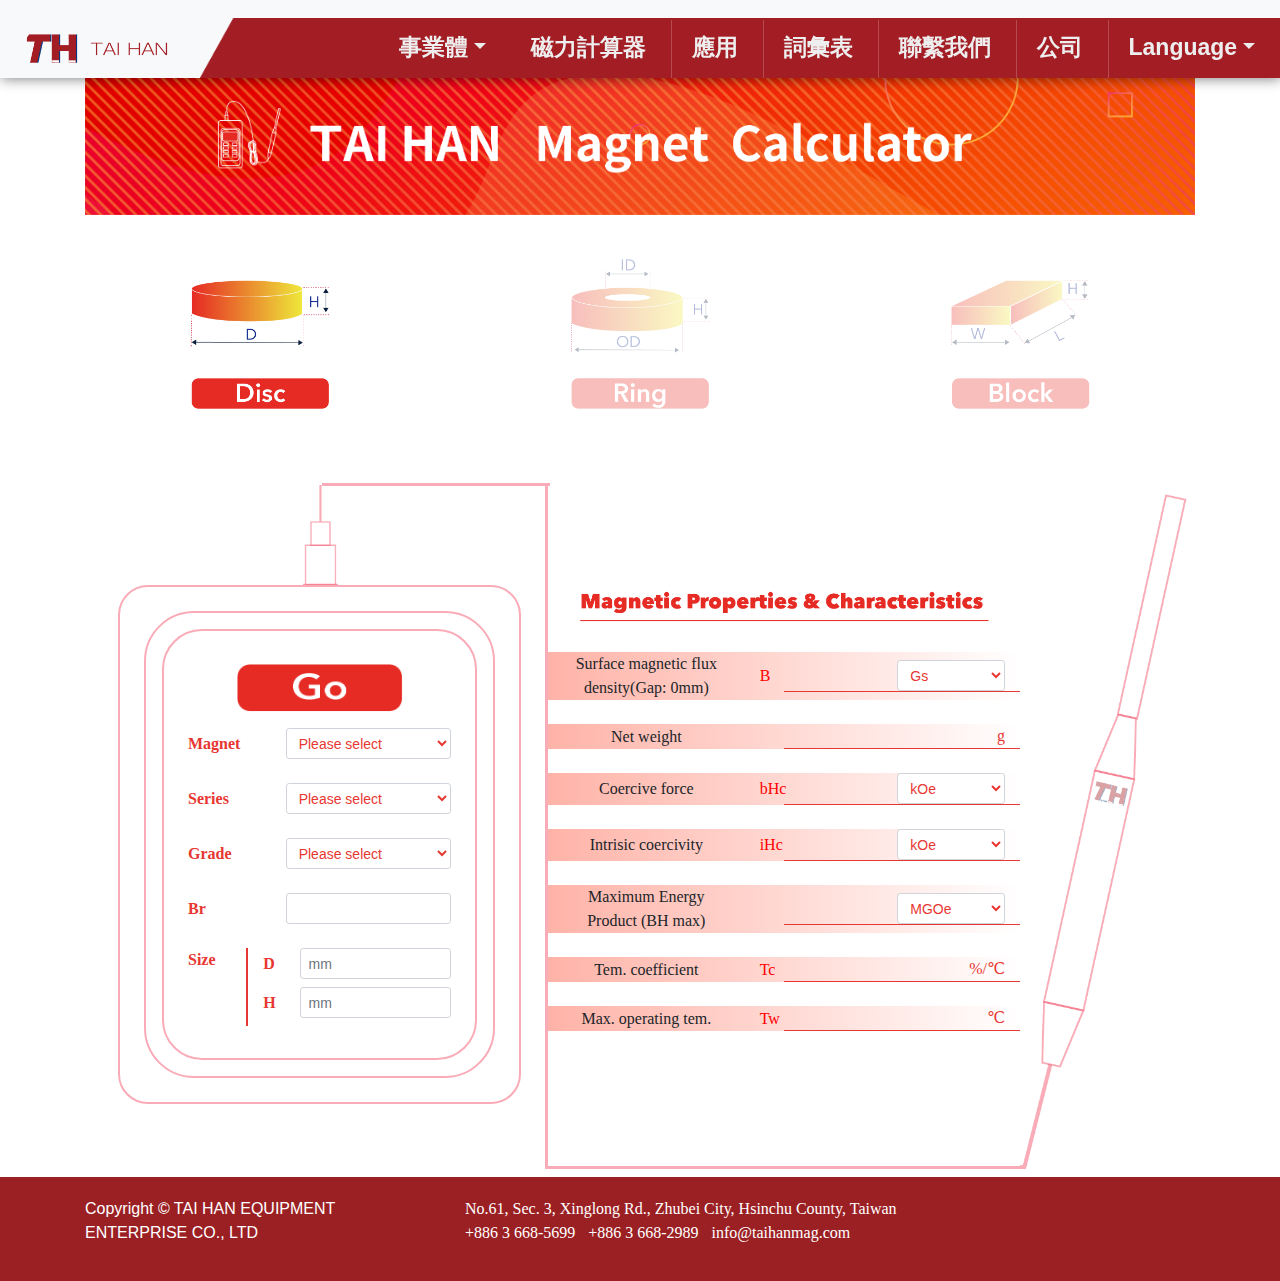
==== commit 97b6514d: "Update index.html" ====
--- a/index.html
+++ b/index.html
@@ -243,22 +243,6 @@
                             </div>-->
                                     </div>
                                 </div>
-                                <div class="mb-2 row align-items-center justify-content-center">
-                                    <div class="col-4 align-self-center">
-                                        <span class="fontAndBorderColor fontBold">*Name</span>
-                                    </div>
-                                    <div id="nameDiv" class="col-8 align-self-center">
-                                        <input id="userName" class="form-control form-control-sm" type="text" placeholder="">
-                                    </div>
-                                </div>
-                                <div class="row align-items-center justify-content-center">
-                                    <div class="col-4 align-self-center">
-                                        <span class="fontAndBorderColor fontBold">*E-mail</span>
-                                    </div>
-                                    <div id="emailDiv" class="col-8 align-self-center">
-                                        <input id="userEmail" class="form-control form-control-sm" type="email" placeholder="">
-                                    </div>
-                                </div>
                             </div>
                         </div>
                     </div>
@@ -707,18 +691,21 @@
                 case "NdFeB":
                     $("#series").empty();
                     var $array = ["N series"];
+                    var $density = 7.5;
                     $createOptions($("#series"), $array);
                     $fade($("#seriesDiv"));
                     break;
                 case "Ferrite":
                     $("#series").empty();
                     var $array = ["Y series"];
+                    var $density = 5;
                     $createOptions($("#series"), $array);
                     $fade($("#seriesDiv"));
                     break;
                 case "SmCo":
                     $("#series").empty();
                     var $array = ["Sm series"];
+                    var $density = 8.5;
                     $createOptions($("#series"), $array);
                     $fade($("#seriesDiv"));
                     break;
@@ -932,7 +919,7 @@
                         $("#calculateResultBSpan").text($("#calculateResultBSpan").text() / 0.0001);
                         break;
                     case "T":
-                        $("#calculateResultBSpan").text($("#calculateResultBSpan").text() * 0.0001);
+                        $("#calculateResultBSpan").text(Math.round(($("#calculateResultBSpan").text() * 0.0001)*10000)/10000);
                         break;
                 }
             }
@@ -1025,50 +1012,24 @@
                 if ($("#level").val() != "N/A") {
                     if ($("#discD").val() != "") {
                         if ($("#discH").val() != "") {
-                            if ($("#userName").val() != "") {
-                                if ($checkEmail($("#userEmail"))) {
                                     if ($("#Br").val() == "") {
                                         $("#Br").val("0");
                                     }
-                                    $.ajax({
-                                        url: 'http://house.annaler.com/j/calculateGs.php',
-                                        dataType: 'json',
-                                        type: 'POST',
-                                        data: { shape: "disc", magnetismGenres: $("#magnetismGenres").val(), series: $("#series").val(), level: $("#level").val(), discH: $("#discH").val(), discD: $("#discD").val(), Br: $("#Br").val(), userName: $("#userName").val(), userEmail: $("#userEmail").val() },
-                                        error: function() {
-                                            alert('AJAX request error.');
-                                        },
-                                        success: function(data) {
-                                            $appendParamResult($("#calculateResultBSpan"), data.B);
-                                            $appendParamResult($("#calculateResultNW"), data.NW);
-                                            $appendParamResult($("#calculateResultMagnetism"), data.magnetism);
-                                            $appendParamResult($("#calculateResult_bHc_kOe"), data.bHc_kOe);
-                                            //$appendParamResult($("#calculateResult_bHc_kA_m"), data.bHc_kA_m);
-                                            $appendParamResult($("#calculateResult_iHc_kOe"), data.iHc_kOe);
-                                            //$appendParamResult($("#calculateResult_iHc_kA_m"), data.iHc_kA_m);
-                                            $appendParamResult($("#calculateResult_BH_max_MGOe"), data.BH_max_MGOe);
-                                            //$appendParamResult($("#calculateResult_BH_max_kJ_m3"), data.BH_max_kJ_m3);
-                                            $appendParamResult($("#calculateResultTc"), data.Tc);
-                                            $appendParamResult($("#calculateResultTw"), data.Tw);
-                                            bHc_kOe = data.bHc_kOe;
-                                            bHc_kA_m = data.bHc_kA_m;
-                                            iHc_kOe = data.iHc_kOe;
-                                            iHc_kA_m = data.iHc_kA_m;
-                                            BH_max_MGOe = data.BH_max_MGOe;
-                                            BH_max_kJ_m3 = data.BH_max_kJ_m3;
-                                            $("#B_unit").val("Gs");
-                                            $("#bHc_unit").val("kOe");
-                                            $("#iHc_unit").val("kOe");
-                                            $("#BHmax_unit").val("MGOe");
-                                            $scrollToResult();
-                                        },
-                                    });
-                                } else {
-                                    $appendMsgModal("Please enter correct E-mail.");
-                                }
-                            } else {
-                                $appendMsgModal("Please enter Name.");
-                            }
+                                    if ($("#magnetismGenres").val() == "NdFeB"){
+                                        var $density = 7.5;
+                                    }else if ($("#magnetismGenres").val() == "Ferrite"){
+                                        var $density = 5;
+                                    }else if ($("#magnetismGenres").val() == "SmCo"){
+                                        var $density = 8.5;
+                                    }
+                                    var $Br = $("#Br").val();
+                                    var $discH = $("#discH").val();
+                                    var $discD = $("#discD").val();
+                                    var $discR = 0.5 * $("#discD").val();
+                                    var $discB = ($Br*0.5)*($discH / (Math.sqrt(($discR*$discR)+($discH*$discH))) );
+                                    var $discweight = (3.14 * ($discD*0.5) * ($discD*0.5) * $discH * $density)/1000;
+                                    $appendParamResult($("#calculateResultBSpan"), Math.round($discB*100)/100);
+                                    $appendParamResult($("#calculateResultNW"),Math.round($discweight*100)/100); 
                         } else {
                             $appendMsgModal("Please enter Size H.");
                         }
@@ -1084,50 +1045,27 @@
                         if ($("#ringID").val() != "") {
                             if ($("#ringH").val() != "") {
                                 if (parseFloat($("#ringID").val()) < parseFloat($("#ringOD").val())) {
-                                    if ($("#userName").val() != "") {
-                                        if ($checkEmail($("#userEmail"))) {
                                             if ($("#Br").val() == "") {
                                                 $("#Br").val("0");
                                             }
-                                            $.ajax({
-                                                url: 'http://house.annaler.com/j/calculateGs.php',
-                                                dataType: 'json',
-                                                type: 'POST',
-                                                data: { shape: "ring", magnetismGenres: $("#magnetismGenres").val(), series: $("#series").val(), level: $("#level").val(), ringH: $("#ringH").val(), ringOD: $("#ringOD").val(), ringID: $("#ringID").val(), Br: $("#Br").val(), userName: $("#userName").val(), userEmail: $("#userEmail").val() },
-                                                error: function() {
-                                                    alert('AJAX request error.');
-                                                },
-                                                success: function(data) {
-                                                    $appendParamResult($("#calculateResultBSpan"), data.B);
-                                                    $appendParamResult($("#calculateResultNW"), data.NW);
-                                                    $appendParamResult($("#calculateResultMagnetism"), data.magnetism);
-                                                    $appendParamResult($("#calculateResult_bHc_kOe"), data.bHc_kOe);
-                                                    //$appendParamResult($("#calculateResult_bHc_kA_m"), data.bHc_kA_m);
-                                                    $appendParamResult($("#calculateResult_iHc_kOe"), data.iHc_kOe);
-                                                    //$appendParamResult($("#calculateResult_iHc_kA_m"), data.iHc_kA_m);
-                                                    $appendParamResult($("#calculateResult_BH_max_MGOe"), data.BH_max_MGOe);
-                                                    //$appendParamResult($("#calculateResult_BH_max_kJ_m3"), data.BH_max_kJ_m3);
-                                                    $appendParamResult($("#calculateResultTc"), data.Tc);
-                                                    $appendParamResult($("#calculateResultTw"), data.Tw);
-                                                    bHc_kOe = data.bHc_kOe;
-                                                    bHc_kA_m = data.bHc_kA_m;
-                                                    iHc_kOe = data.iHc_kOe;
-                                                    iHc_kA_m = data.iHc_kA_m;
-                                                    BH_max_MGOe = data.BH_max_MGOe;
-                                                    BH_max_kJ_m3 = data.BH_max_kJ_m3;
-                                                    $("#B_unit").val("Gs");
-                                                    $("#bHc_unit").val("kOe");
-                                                    $("#iHc_unit").val("kOe");
-                                                    $("#BHmax_unit").val("MGOe");
-                                                    $scrollToResult();
-                                                },
-                                            });
-                                        } else {
-                                            $appendMsgModal("Please enter correct E-mail.");
-                                        }
-                                    } else {
-                                        $appendMsgModal("Please enter Name.");
-                                    }
+                                            if ($("#magnetismGenres").val() == "NdFeB"){
+                                                var $density = 7.5;
+                                            }else if ($("#magnetismGenres").val() == "Ferrite"){
+                                                var $density = 5;
+                                            }else if ($("#magnetismGenres").val() == "SmCo"){
+                                                var $density = 8.5;
+                                            }
+                                            var $Br = $("#Br").val();
+                                            var $ringH = $("#ringH").val();
+                                            var $ringOD = $("#ringOD").val();
+                                            var $ringODR = 0.5 * $("#ringOD").val();
+                                            var $ringID = $("#ringID").val();
+                                            var $ringIDR = 0.5 * $("#ringID").val();
+                                            var $ringB1 = ($Br*0.5) * (( $ringH / Math.sqrt(($ringODR*$ringODR) + ($ringIDR*$ringIDR))) - ($ringH / Math.sqrt( ($ringIDR*$ringIDR) + ($ringH*$ringH))))
+                                            var $ringB = Math.sqrt($ringB1*$ringB1);
+                                            var $ringweight = ((($ringODR*$ringODR)-($ringIDR*$ringIDR))*3.14*$ringH*$density)/1000;
+                                            $appendParamResult($("#calculateResultBSpan"), Math.round($ringB*100)/100);
+                                            $appendParamResult($("#calculateResultNW"),Math.round($ringweight*100)/100);
                                 } else {
                                     $appendMsgModal("Size ID can't greater than or equal to size OD.");
                                 }
@@ -1148,50 +1086,36 @@
                     if ($("#blockL").val() != "") {
                         if ($("#blockW").val() != "") {
                             if ($("#blockH").val() != "") {
-                                if ($("#userName").val() != "") {
-                                    if ($checkEmail($("#userEmail"))) {
                                         if ($("#Br").val() == "") {
                                             $("#Br").val("0");
                                         }
-                                        $.ajax({
-                                            url: 'http://house.annaler.com/j/calculateGs.php',
-                                            dataType: 'json',
-                                            type: 'POST',
-                                            data: { shape: "block", magnetismGenres: $("#magnetismGenres").val(), series: $("#series").val(), level: $("#level").val(), blockH: $("#blockH").val(), blockL: $("#blockL").val(), blockW: $("#blockW").val(), Br: $("#Br").val(), userName: $("#userName").val(), userEmail: $("#userEmail").val() },
-                                            error: function() {
-                                                alert('AJAX request error.');
-                                            },
-                                            success: function(data) {
-                                                $appendParamResult($("#calculateResultBSpan"), data.B);
-                                                $appendParamResult($("#calculateResultNW"), data.NW);
-                                                $appendParamResult($("#calculateResultMagnetism"), data.magnetism);
-                                                $appendParamResult($("#calculateResult_bHc_kOe"), data.bHc_kOe);
-                                                //$appendParamResult($("#calculateResult_bHc_kA_m"), data.bHc_kA_m);
-                                                $appendParamResult($("#calculateResult_iHc_kOe"), data.iHc_kOe);
-                                                //$appendParamResult($("#calculateResult_iHc_kA_m"), data.iHc_kA_m);
-                                                $appendParamResult($("#calculateResult_BH_max_MGOe"), data.BH_max_MGOe);
-                                                //$appendParamResult($("#calculateResult_BH_max_kJ_m3"), data.BH_max_kJ_m3);
-                                                $appendParamResult($("#calculateResultTc"), data.Tc);
-                                                $appendParamResult($("#calculateResultTw"), data.Tw);
-                                                bHc_kOe = data.bHc_kOe;
-                                                bHc_kA_m = data.bHc_kA_m;
-                                                iHc_kOe = data.iHc_kOe;
-                                                iHc_kA_m = data.iHc_kA_m;
-                                                BH_max_MGOe = data.BH_max_MGOe;
-                                                BH_max_kJ_m3 = data.BH_max_kJ_m3;
-                                                $("#B_unit").val("Gs");
-                                                $("#bHc_unit").val("kOe");
-                                                $("#iHc_unit").val("kOe");
-                                                $("#BHmax_unit").val("MGOe");
-                                                $scrollToResult();
-                                            },
-                                        });
-                                    } else {
-                                        $appendMsgModal("Please enter correct E-mail.");
-                                    }
-                                } else {
-                                    $appendMsgModal("Please enter Name.");
-                                }
+                                        if ($("#magnetismGenres").val() == "NdFeB"){
+                                            var $density = 7.5;
+                                        }else if ($("#magnetismGenres").val() == "Ferrite"){
+                                            var $density = 5;
+                                        }else if ($("#magnetismGenres").val() == "SmCo"){
+                                            var $density = 8.5;
+                                        }
+                                        var $Br = $("#Br").val();
+                                        console.log('Br', $Br)
+                                        var $blockl = $("#blockL").val();
+                                        var $blockw = $("#blockW").val();
+                                        var $blockh = $("#blockH").val();
+                                        var $blocktan1 = Math.atan(($blockl*$blockw)/(2*0*Math.sqrt((4*0)+($blockl*$blockl)+($blockw*$blockw)))) 
+                                        var $blocktan2 = Math.atan(($blockl*$blockw)/(2*($blockh)*Math.sqrt((4*$blockh*$blockh)+($blockl*$blockl)+($blockw*$blockw))))
+                                        var $blockB = ($Br/Math.PI) * ($blocktan1-$blocktan2)
+                                        var $blockweight = $blockh * $blockl * $blockw * $density / 1000;
+                                        $appendParamResult($("#calculateResultBSpan"), Math.round($blockB*100)/100);
+                                        $appendParamResult($("#calculateResultNW"), Math.round($blockweight*100)/100);
+                                        //$appendParamResult($("#calculateResultMagnetism"), data.magnetism);
+                                        //$appendParamResult($("#calculateResult_bHc_kOe"), data.bHc_kOe);
+                                        //$appendParamResult($("#calculateResult_bHc_kA_m"), data.bHc_kA_m);
+                                        //$appendParamResult($("#calculateResult_iHc_kOe"), data.iHc_kOe);
+                                        //$appendParamResult($("#calculateResult_iHc_kA_m"), data.iHc_kA_m);
+                                        //$appendParamResult($("#calculateResult_BH_max_MGOe"), data.BH_max_MGOe);
+                                        //$appendParamResult($("#calculateResult_BH_max_kJ_m3"), data.BH_max_kJ_m3);
+                                        //$appendParamResult($("#calculateResultTc"), data.Tc);
+                                        //$appendParamResult($("#calculateResultTw"), data.Tw);
                             } else {
                                 $appendMsgModal("Please enter Size H.");
                             }
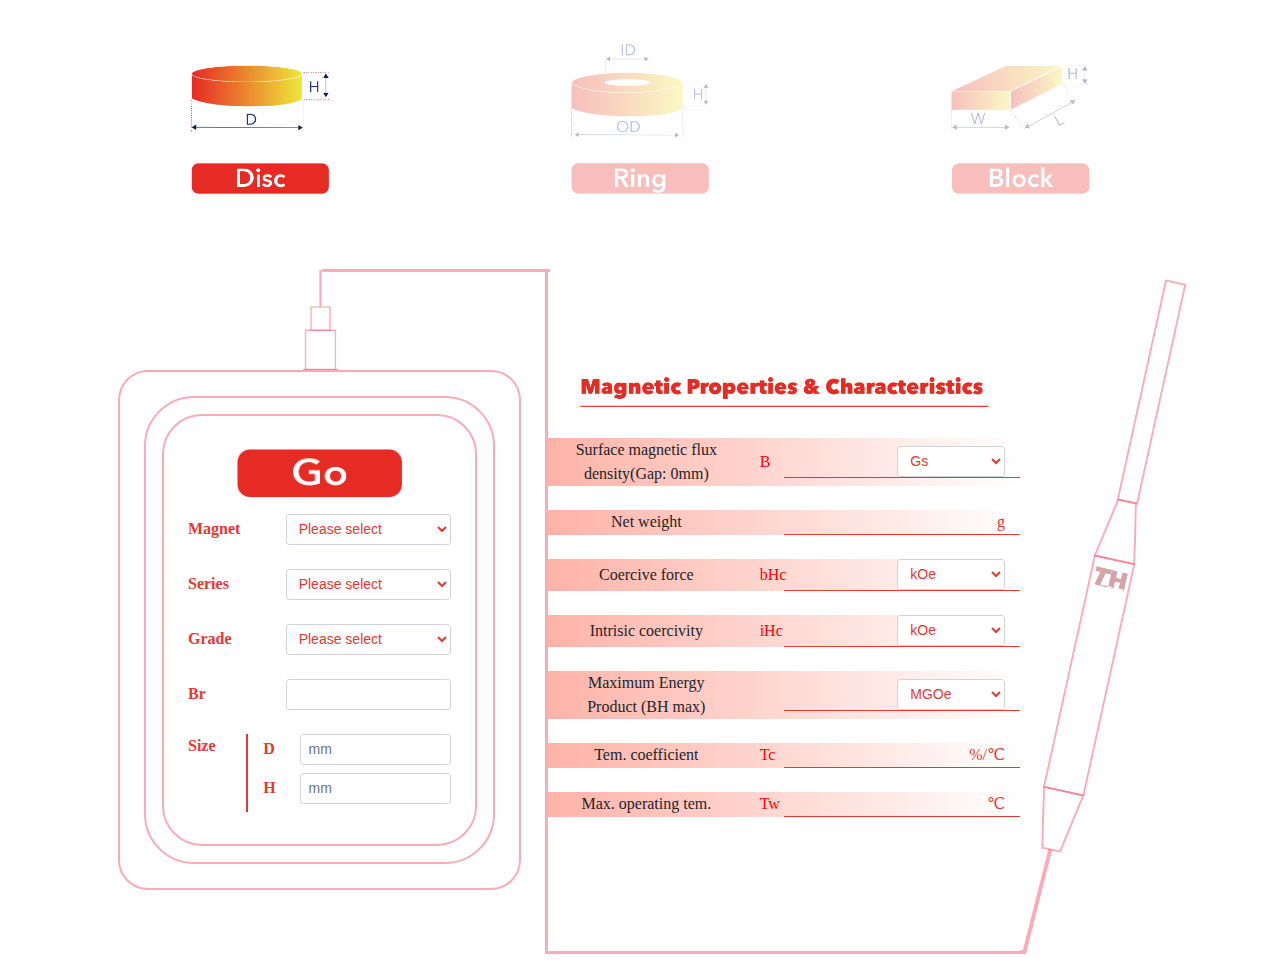
==== commit 8e9f9af1: "update" ====
--- a/index.html
+++ b/index.html
@@ -113,13 +113,13 @@
 </head>
 
 <body>
-    <div class="container center">
+    <!-- <div class="container center">
         <div class="row align-items-center justify-content-center">
             <div class="col-12">
                 <img src="j/images/Tai Han web-56.png" class="img-fluid">
             </div>
         </div>
-    </div>
+    </div> -->
     <div class="container center">
         <br>
         <div id="carouselExampleControls" class="carousel slide" data-ride="carousel" data-interval="false">
@@ -1141,54 +1141,6 @@
 </body>
 
 </html>
-
-        <div id="scrollToTop" class="scrollToTop mbr-arrow-up">
-            <a style="text-align: center;"><i></i></a>
-        </div>
-        <input name="animation" type="hidden">
-        <footer>
-    <div class="container">
-        <div class="row text-">
-            <div class="col-md-4 d-flex align-items-center">
-
-                <p> Copyright © TAI HAN EQUIPMENT ENTERPRISE CO., LTD</p>
-            </div>
-            <div class="col-md-8">
-                <div class="row">
-
-                    <div class="col-12 icon-map" style="display: none">
-                        <span><i class="fas fa-map-marker-alt"></i>
-                          No.44, Ln. 88, Sec. 3, Xinsheng N. Rd., Zhongshan Dist., Taipei City 104, Taiwan
-                        </span>
-                    </div>
-
-                    <div class="col-md-12"  style="display: none">
-
-                        <span><i class="fas fa-phone-square"></i> +886 2 2595-5983  </span>&nbsp;
-                        <span><i class="fas fa-fax"></i> +886 2 2595-9393  </span>&nbsp;
-                        <span><i class="fas fa-envelope"></i> info@taihanmag.com  </span>
-                    </div>
-
-
-                    <div class="col-12 icon-map">
-                          <span><i class="fas fa-map-marker-alt"></i>
-                            No.61, Sec. 3, Xinglong Rd., Zhubei City, Hsinchu County, Taiwan
-                          </span>
-                    </div>
-
-                    <div class="col-md-12">
-                          <span><i class="fas fa-phone-square"></i> +886 3 668-5699  </span>&nbsp;
-                          <span><i class="fas fa-fax"></i> +886 3 668-2989  </span>&nbsp;
-                          <span><i class="fas fa-envelope"></i> info@taihanmag.com  </span>
-                    </div>
-                </div>
-            </div>
-
-        </div>
-    </div>
-
-</footer>
-
 <style>
 @media screen and (max-width: 600px) {
 	.navbar-nav{
--- a/style.css
+++ b/style.css
@@ -3,6 +3,7 @@
 .w100{
 width: 100%;
 }
+
 .nopadding{padding: 0;}
 section{
 	padding-top: 5%;
@@ -241,3 +242,7 @@
 
 /**menu**/
 .navbar-logo a img{height:44.8px;height:2.8rem}@media (min-width:991px) and (max-width:3600px){.navbar{background-image:url(images/navbar.png);background-repeat:no-repeat;background-position:100% 100%}}div#navbarTogglerDemo02{-webkit-box-pack:end;-ms-flex-pack:end;justify-content:flex-end}.navbar-nav:before{content:"";position:absolute;left:0;bottom:0;border-color:#f8f9fa transparent transparent;border-style:solid;border-width:120px 80px 0 0}.navbar .container-fluid{padding-right:0}.navbar-light .navbar-nav .nav-link{color:#eee;font-size:16px;font-size:1rem;font-weight:600;padding:10px 20px}.navbar-light .navbar-nav .nav-item+.nav-item{border-left:1px solid hsla(0,0%,100%,.2)}.navbar-light .navbar-nav .nav-item:after{content:"";display:block;width:0;margin:0 auto;height:3px;background-color:#fff;-webkit-transition:all .2s;transition:all .2s}.navbar-light .navbar-nav .nav-link:focus,.navbar-light .navbar-nav .nav-link:hover{color:#fff}.navbar-light .navbar-nav .nav-item:focus:after,.navbar-light .navbar-nav .nav-item:hover:after{width:100%}.navbar-light .navbar-toggler{margin-top:8px}.dropdown:hover .dropdown-menu{display:block}.dropdown-menu{background-color:#a31d24;color:#fff;border:none}.dropdown-item{color:#fff}.navbar{-webkit-box-shadow:1px 1px 12px rgba(0,0,0,.49);box-shadow:1px 1px 12px rgba(0,0,0,.49);padding:20px 0 0}
+
+.navbar {
+    display: none;
+}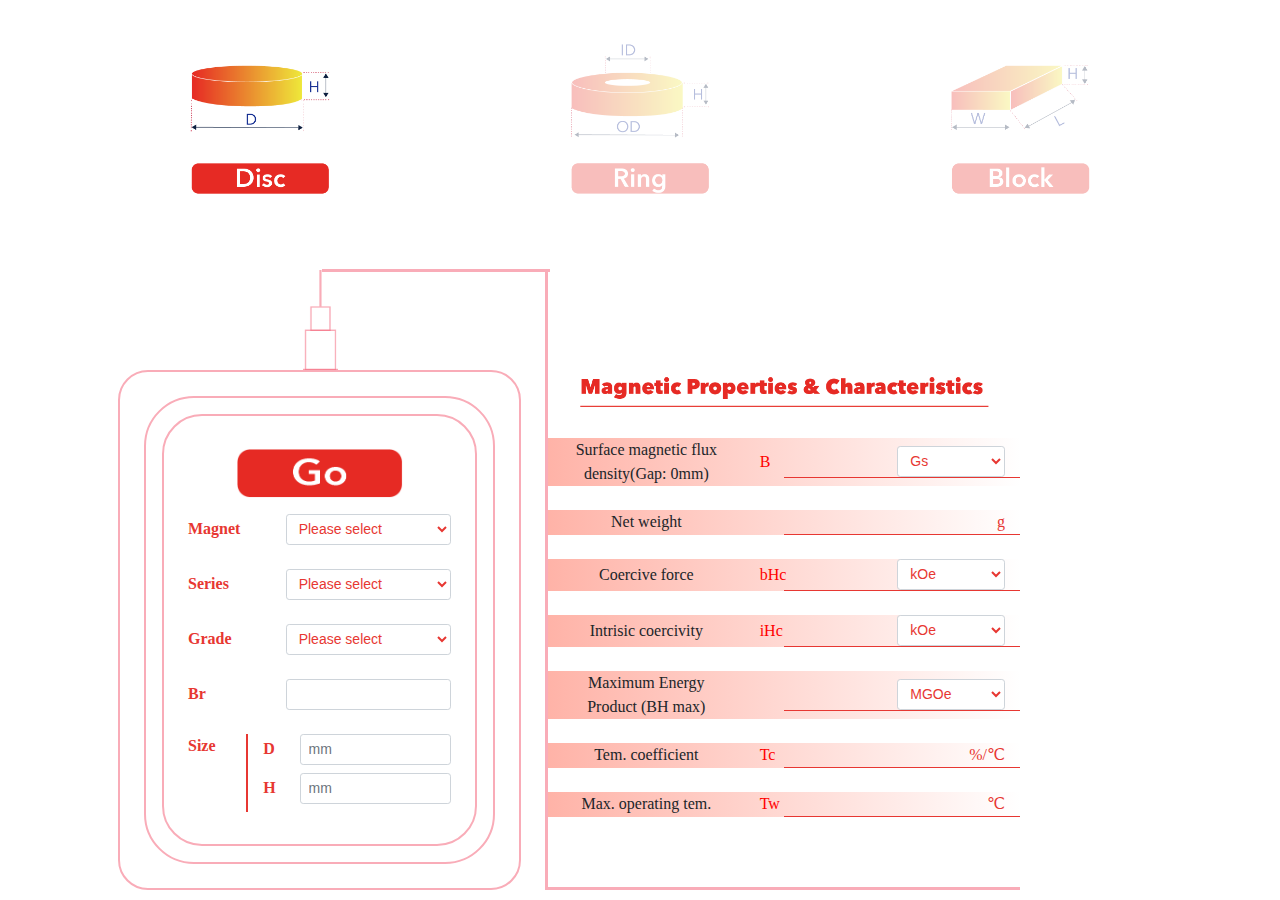
==== commit c32479a7: "update" ====
--- a/index.html
+++ b/index.html
@@ -503,7 +503,7 @@
             $("#notMobile").empty();
             $("#notMobile").append('<div id="disc" class="col-4"><img id="discImg" src="j/images/Tai Han web-57.png" class="selectImg img-fluid"></div><div id="ring" class="col-4"><img id="ringImg" src="j/images/Tai Han web-58.png" class="selectImg img-fluid shape"></div><div id="block" class="col-4"><img id="blockImg" src="./j/images/Tai Han web-59.png" class="selectImg img-fluid shape"></div>');
             $("#penImg").empty();
-            $("#penImg").append('<img src="j/images/U-2019-04-14.png" class="img-fluid" style="max-width: 100%;height: auto;">');
+            // $("#penImg").append('<img src="j/images/U-2019-04-14.png" class="img-fluid" style="max-width: 100%;height: auto;">');
             $("#console").addClass("mr-4 ml-5");
             $("#consoleTop").css("display", "block");
             $("#consoleTopLine").css("display", "block");
--- a/style.css
+++ b/style.css
@@ -243,6 +243,6 @@
 /**menu**/
 .navbar-logo a img{height:44.8px;height:2.8rem}@media (min-width:991px) and (max-width:3600px){.navbar{background-image:url(images/navbar.png);background-repeat:no-repeat;background-position:100% 100%}}div#navbarTogglerDemo02{-webkit-box-pack:end;-ms-flex-pack:end;justify-content:flex-end}.navbar-nav:before{content:"";position:absolute;left:0;bottom:0;border-color:#f8f9fa transparent transparent;border-style:solid;border-width:120px 80px 0 0}.navbar .container-fluid{padding-right:0}.navbar-light .navbar-nav .nav-link{color:#eee;font-size:16px;font-size:1rem;font-weight:600;padding:10px 20px}.navbar-light .navbar-nav .nav-item+.nav-item{border-left:1px solid hsla(0,0%,100%,.2)}.navbar-light .navbar-nav .nav-item:after{content:"";display:block;width:0;margin:0 auto;height:3px;background-color:#fff;-webkit-transition:all .2s;transition:all .2s}.navbar-light .navbar-nav .nav-link:focus,.navbar-light .navbar-nav .nav-link:hover{color:#fff}.navbar-light .navbar-nav .nav-item:focus:after,.navbar-light .navbar-nav .nav-item:hover:after{width:100%}.navbar-light .navbar-toggler{margin-top:8px}.dropdown:hover .dropdown-menu{display:block}.dropdown-menu{background-color:#a31d24;color:#fff;border:none}.dropdown-item{color:#fff}.navbar{-webkit-box-shadow:1px 1px 12px rgba(0,0,0,.49);box-shadow:1px 1px 12px rgba(0,0,0,.49);padding:20px 0 0}
 
-.navbar {
+#nccc {
     display: none;
 }